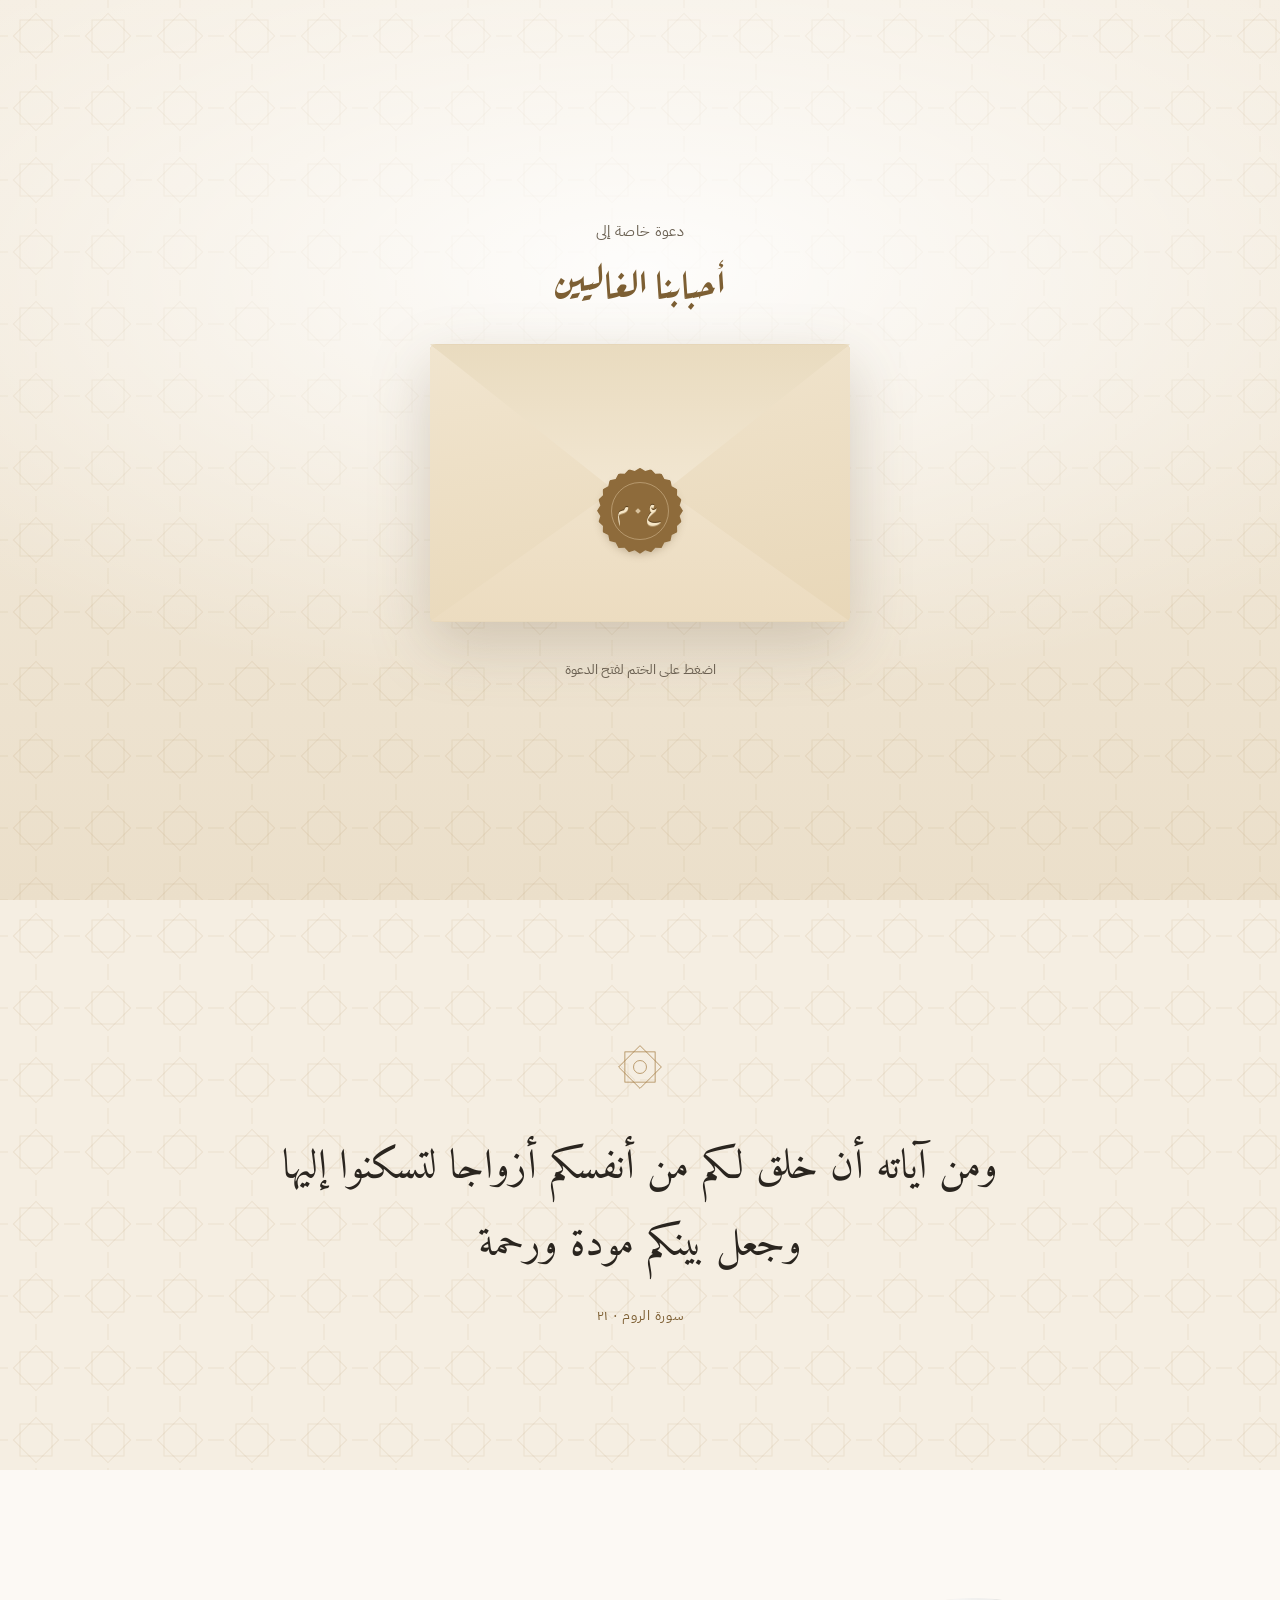
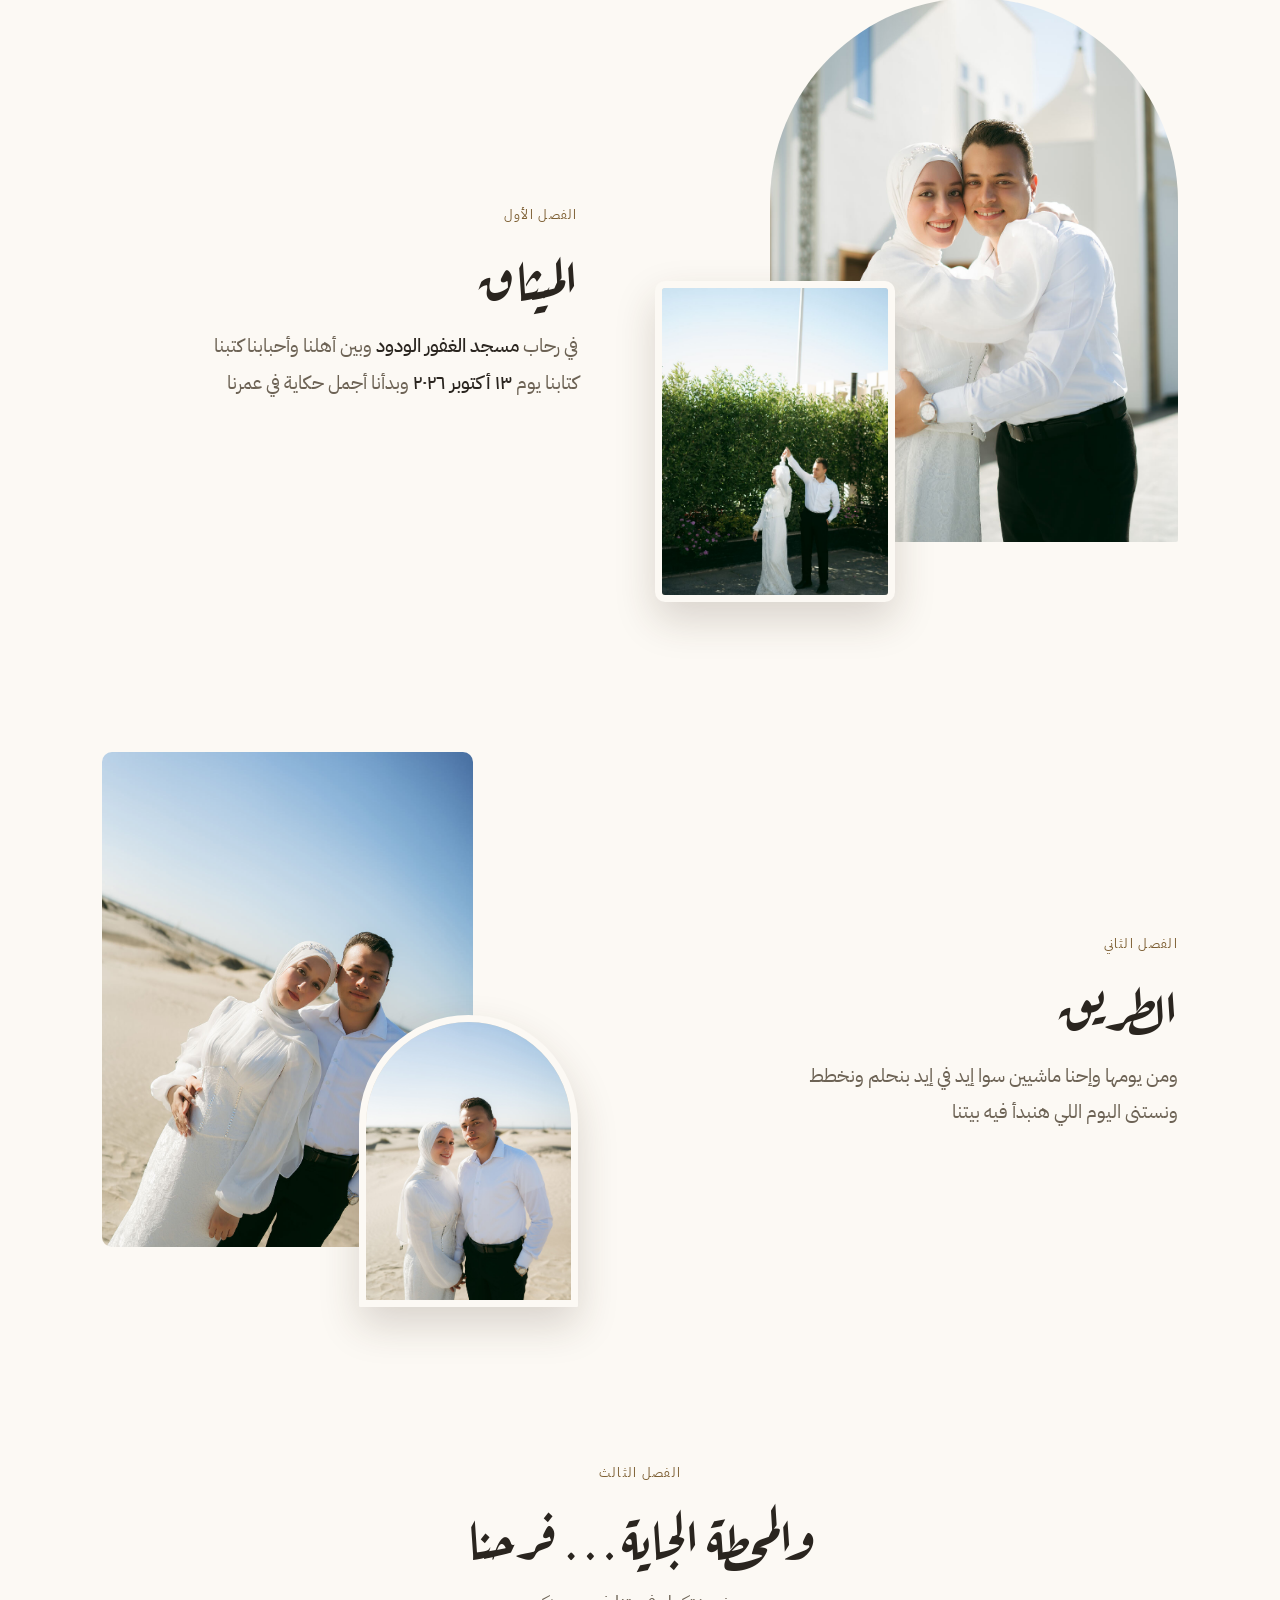
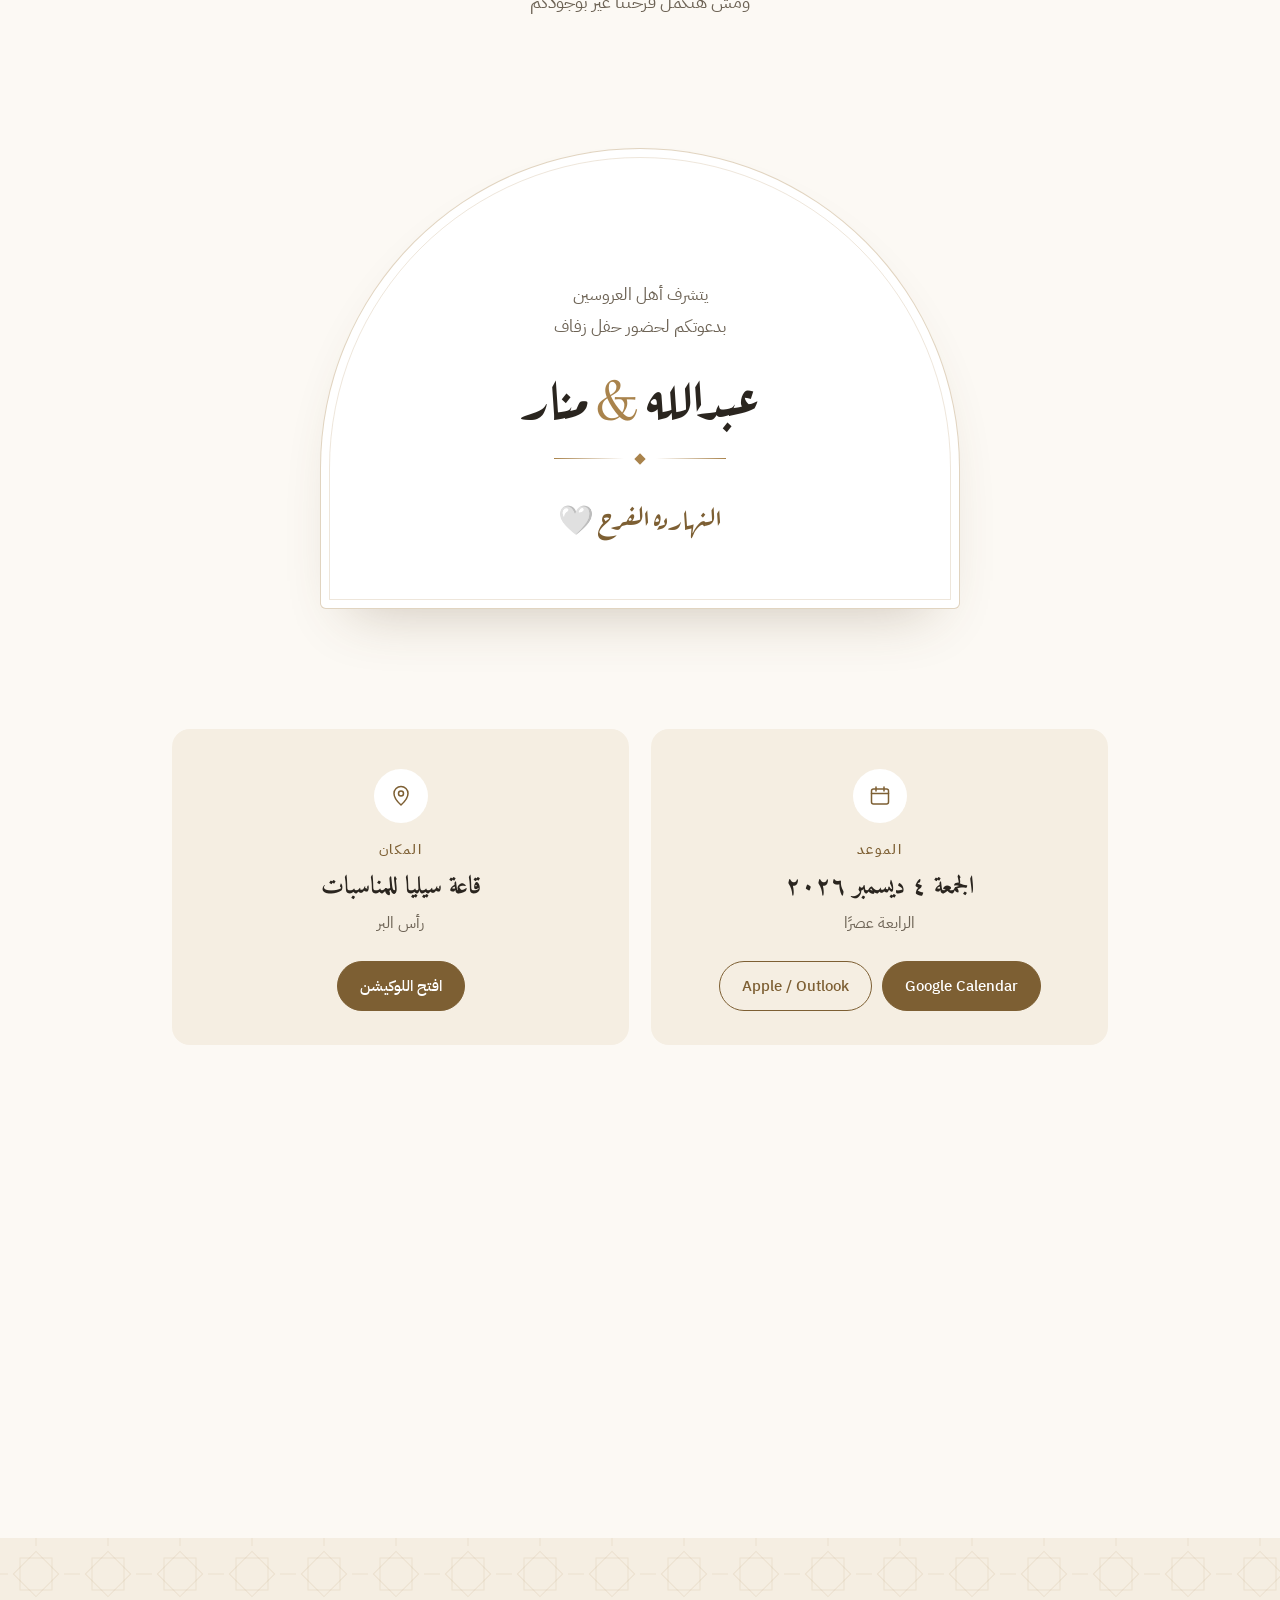
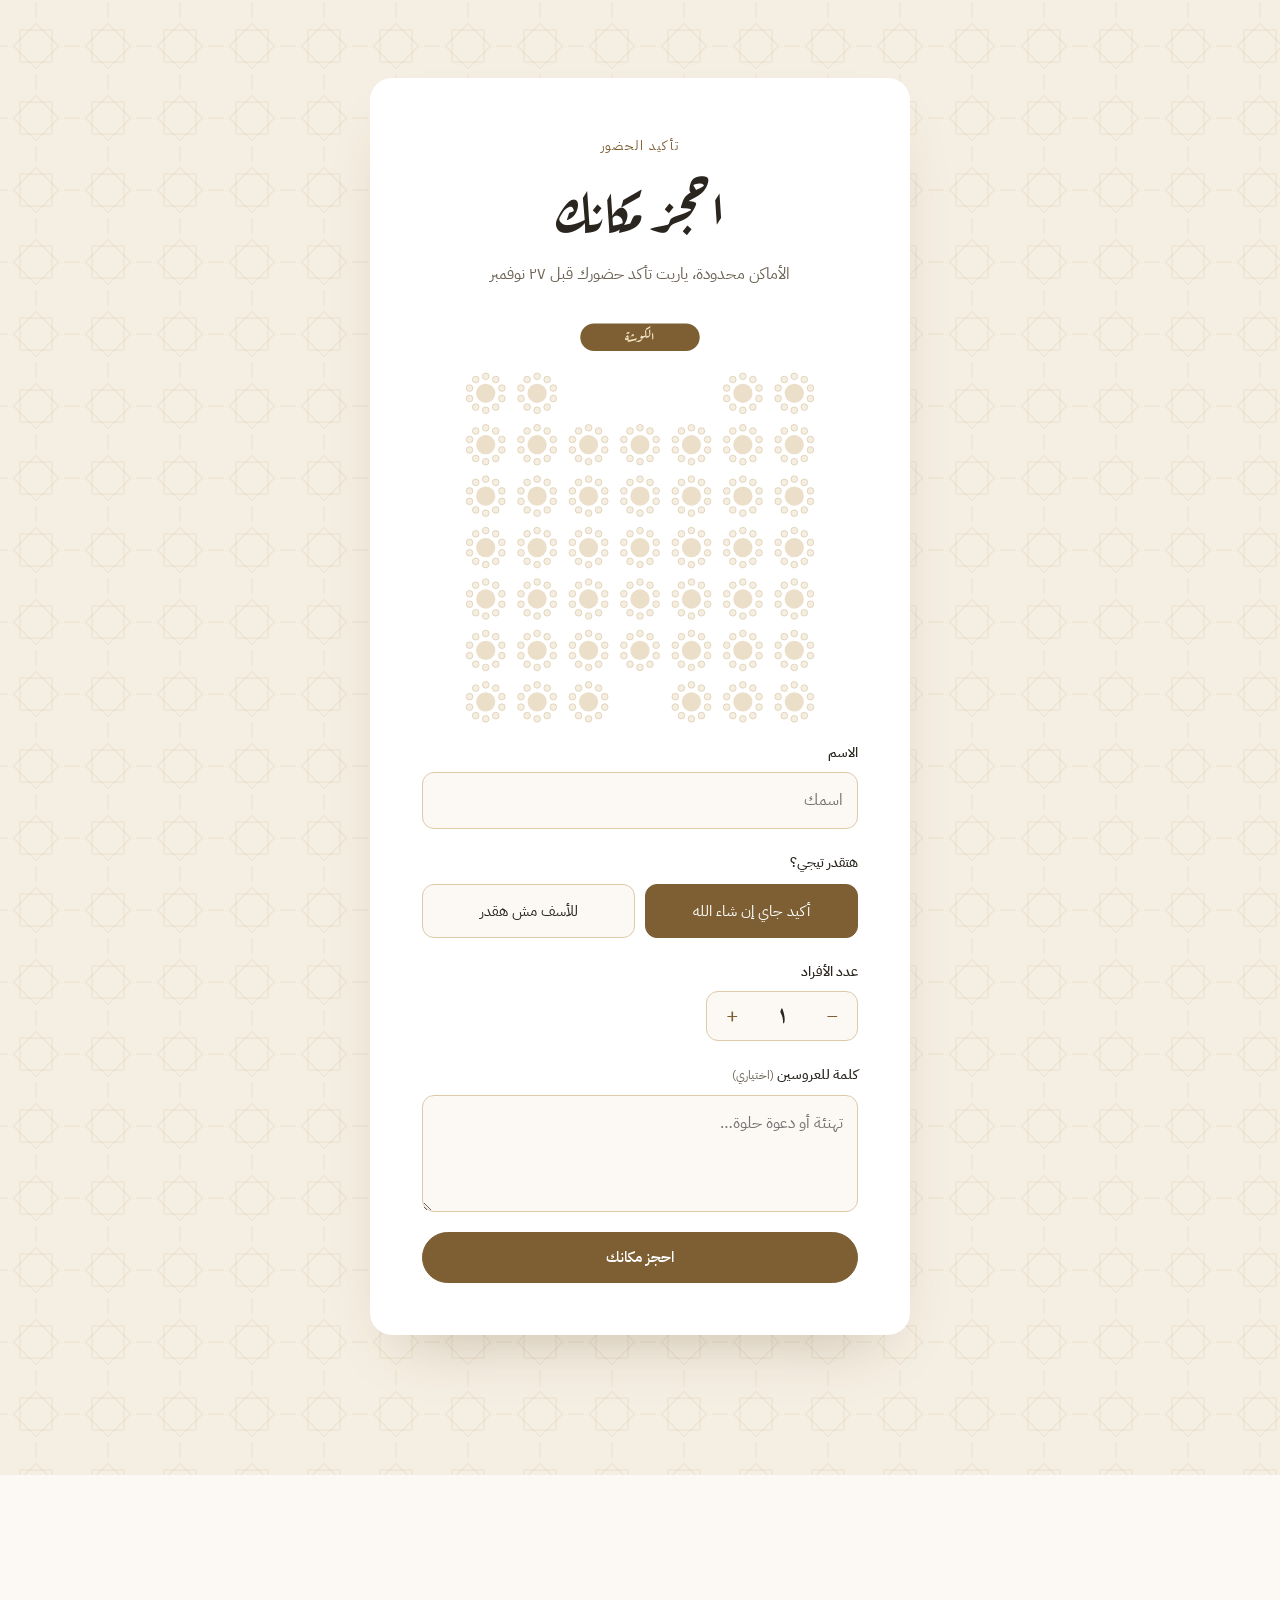
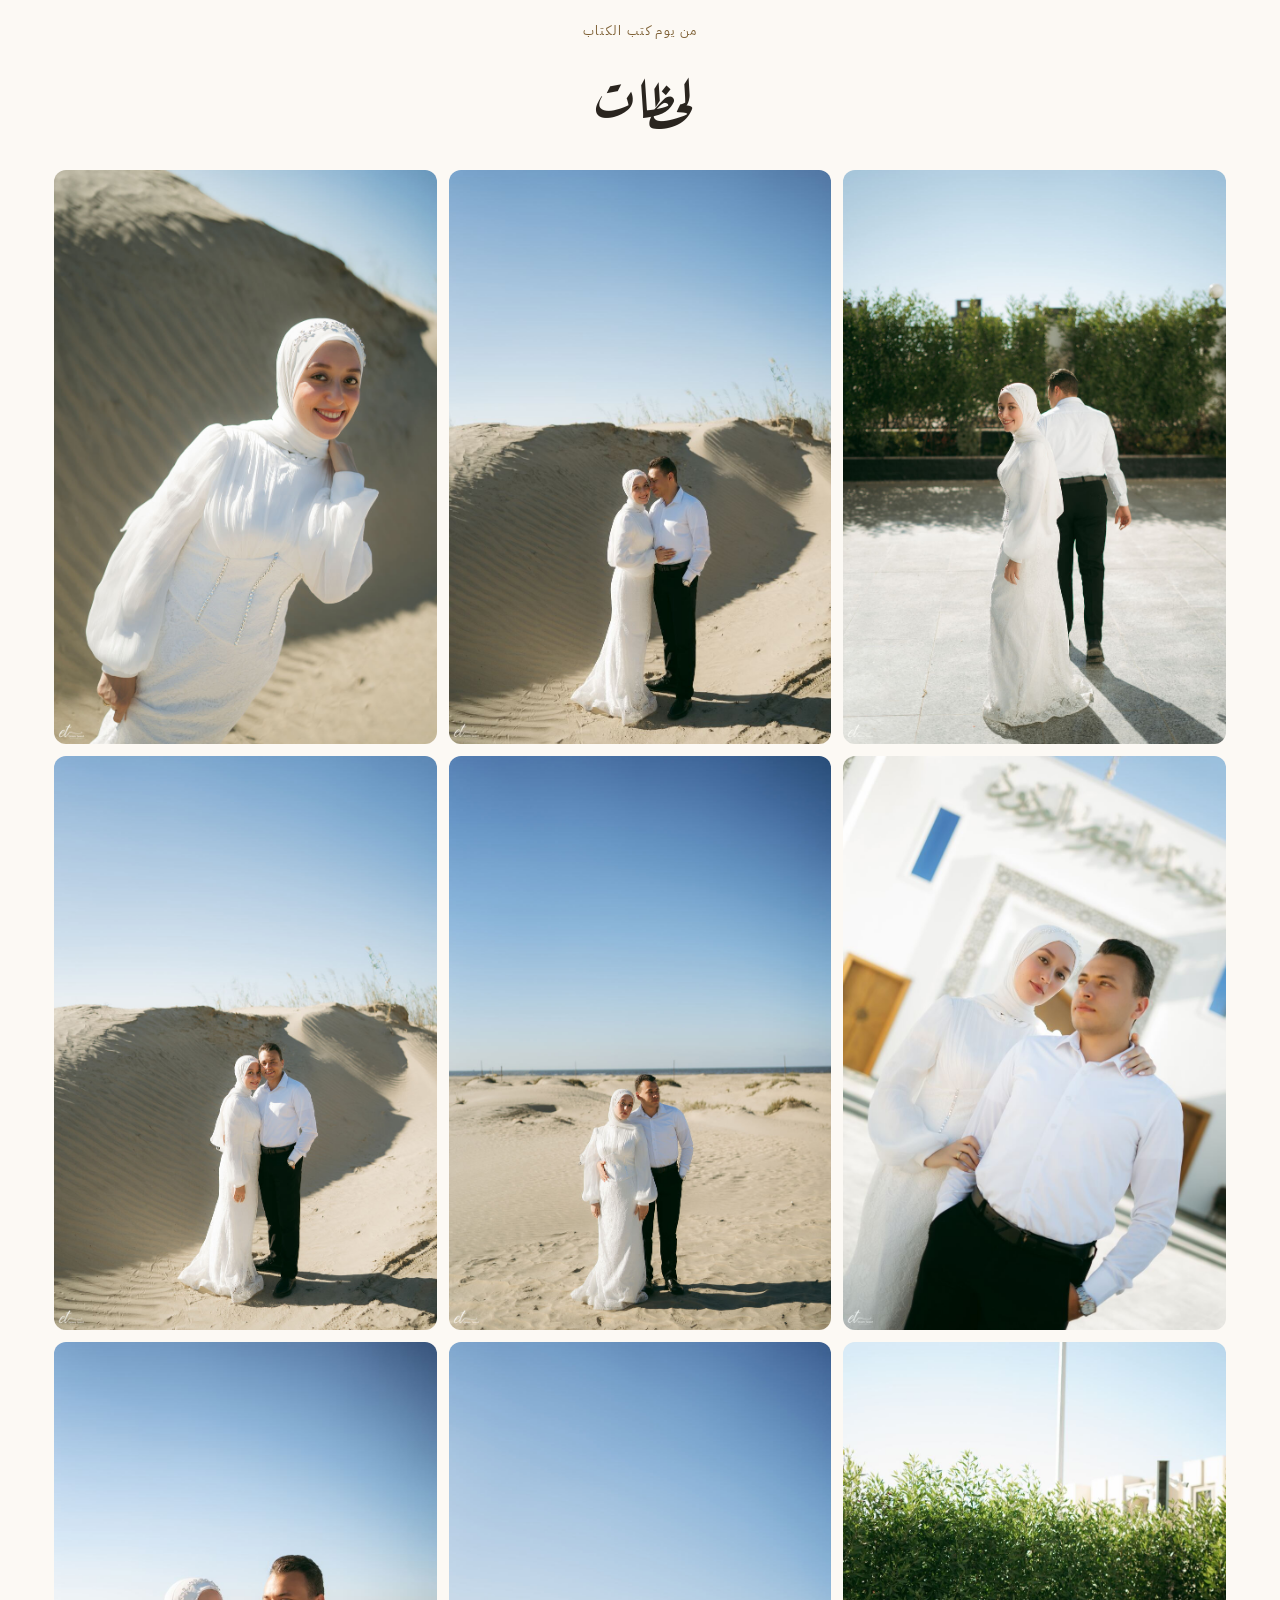
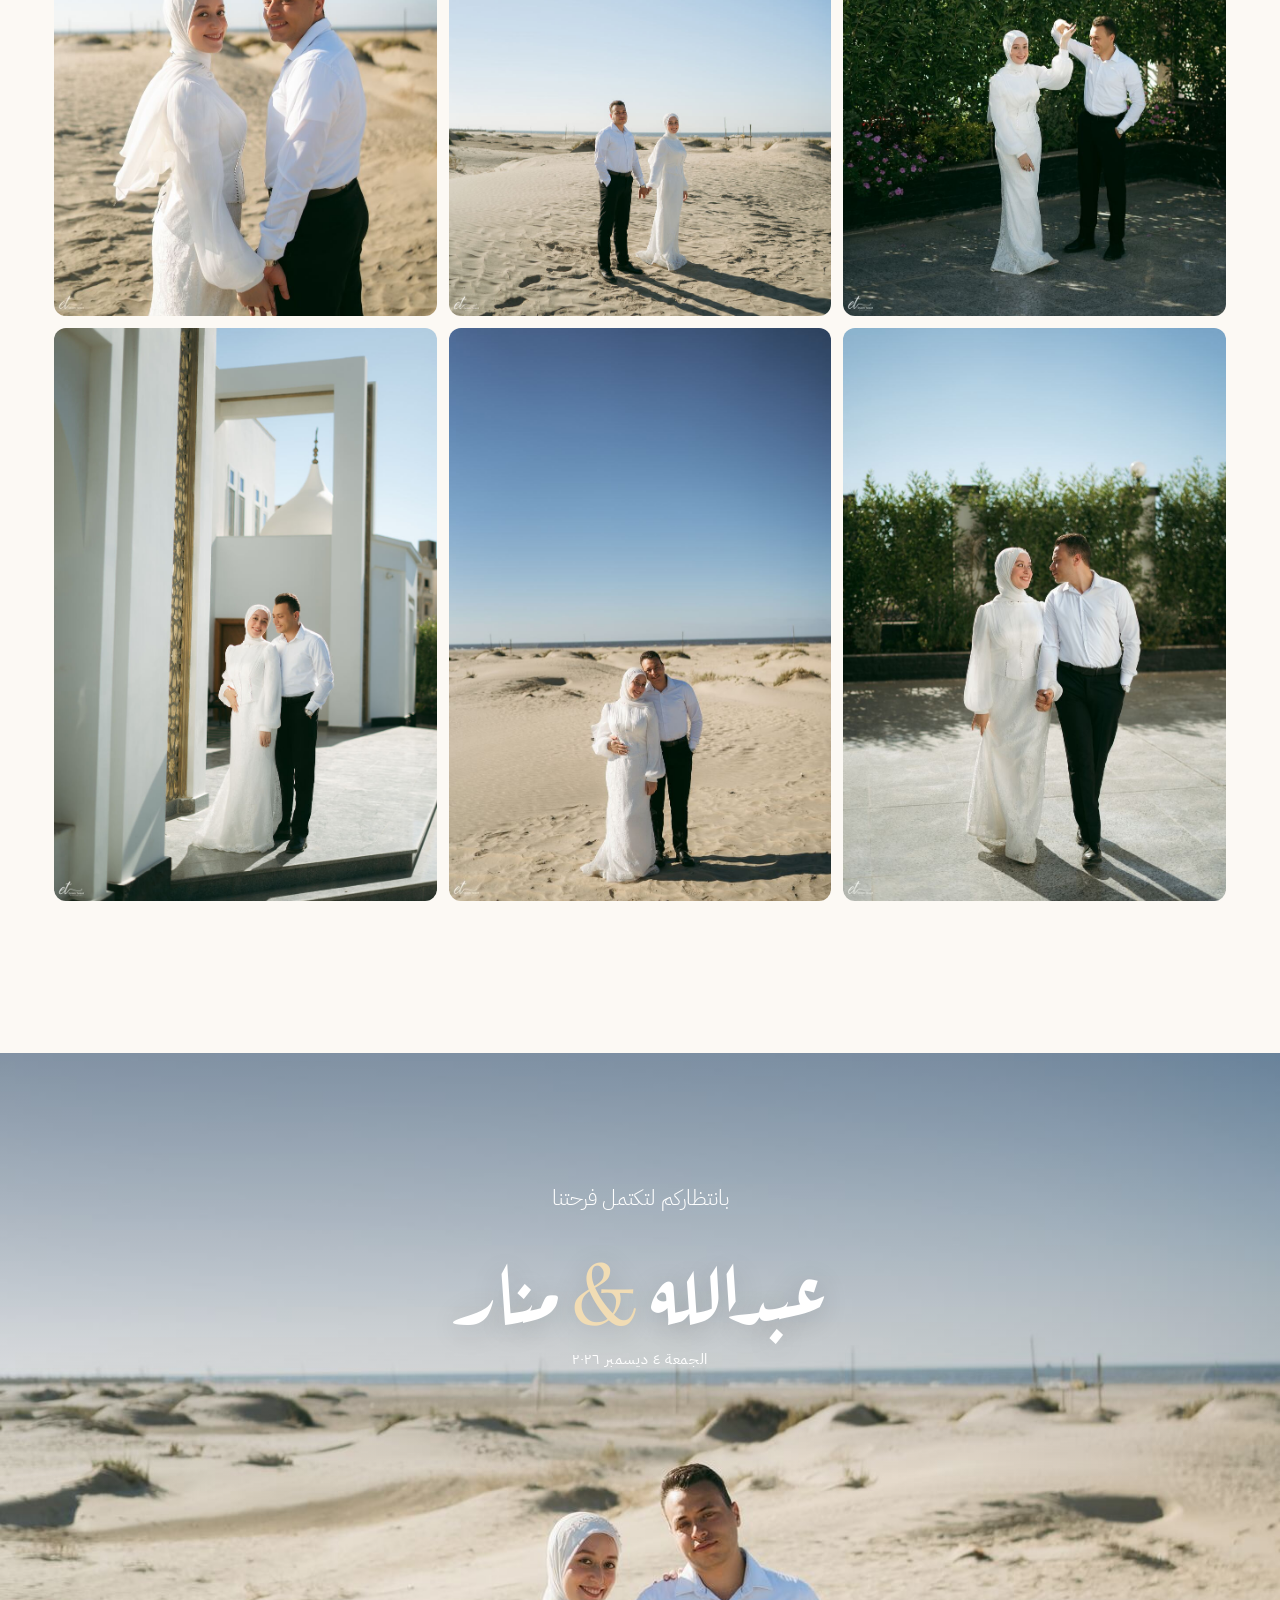
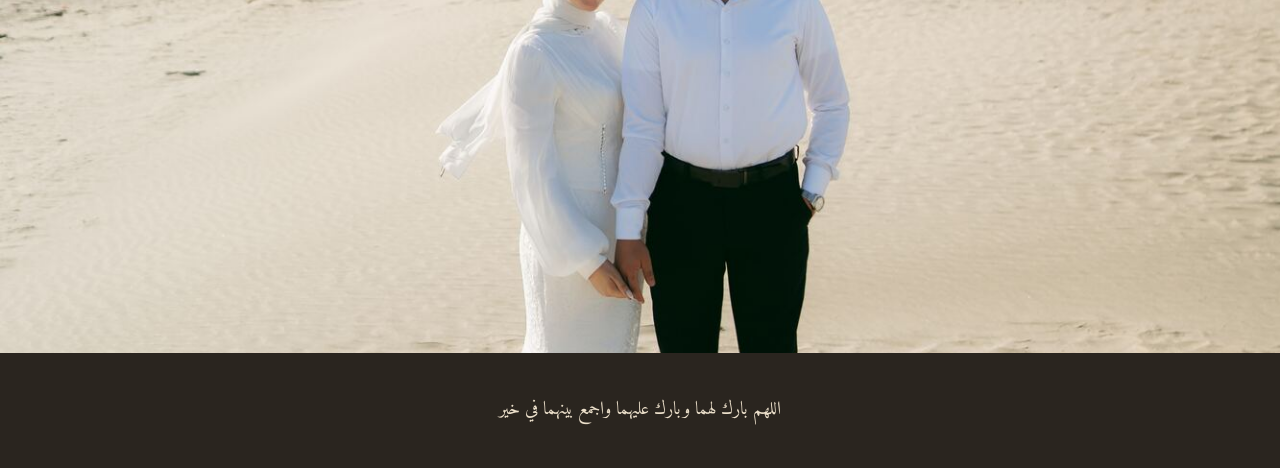
==== index.html @ acb017b3 "Add hall seat map with live counter and a public guestbook Seats fill from the front as RSVPs arrive" ====
<!DOCTYPE html>
<html lang="ar" dir="rtl">
<head>
  <meta charset="UTF-8" />
  <meta name="viewport" content="width=device-width, initial-scale=1, viewport-fit=cover" />
  <title>عبدالله & منار | دعوة زفاف</title>
  <meta name="description" content="يسعدنا دعوتكم لحضور حفل زفاف عبدالله ومنار" />
  <meta name="theme-color" content="#f4ecdf" />

  <!-- معاينة اللينك في واتساب وفيسبوك (لو غيرت الدومين غيّر اللينك ده) -->
  <meta property="og:url" content="https://abdllahosama.github.io/wedding-card/" />
  <meta property="og:type" content="website" />
  <meta property="og:title" content="عبدالله & منار — دعوة زفاف" />
  <meta property="og:description" content="يسعدنا حضورك ومشاركتنا فرحتنا 🤍" />
  <meta property="og:image" content="https://abdllahosama.github.io/wedding-card/images/og.jpg" />
  <meta property="og:image:width" content="1200" />
  <meta property="og:image:height" content="630" />
  <meta name="twitter:card" content="summary_large_image" />

  <link rel="preconnect" href="https://fonts.googleapis.com" />
  <link rel="preconnect" href="https://fonts.gstatic.com" crossorigin />
  <link href="https://fonts.googleapis.com/css2?family=Amiri:wght@400;700&family=Aref+Ruqaa:wght@400;700&family=IBM+Plex+Sans+Arabic:wght@300;400;500;600&display=swap" rel="stylesheet" />
  <link rel="preload" as="image" href="images/hero.jpg" />
  <link rel="stylesheet" href="css/style.css" />
</head>
<body class="locked">

  <!-- ================= الظرف ================= -->
  <section class="gate" id="gate" aria-label="الدعوة">
    <div class="gate-inner">
      <p class="gate-to"><span class="gate-to-label">دعوة خاصة إلى</span><span class="gate-to-name" id="gateName">أحبابنا الغاليين</span></p>

      <div class="envelope" id="envelope">
        <div class="env-back"></div>
        <div class="env-letter">
          <div class="letter-inner">
            <span class="letter-kicker">دعوة زفاف</span>
            <span class="letter-names"><span data-bind="groom"></span> <em>&</em> <span data-bind="bride"></span></span>
            <span class="letter-date" data-bind="dateText"></span>
          </div>
        </div>
        <div class="env-pocket"></div>
        <div class="env-flap"></div>
        <button class="seal" id="seal" type="button" aria-label="افتح الدعوة">
          <span class="seal-mono"><span id="mono1">ع</span><i></i><span id="mono2">م</span></span>
        </button>
      </div>

      <p class="gate-hint">اضغط على الختم لفتح الدعوة</p>
    </div>
  </section>

  <!-- زرار الموسيقى -->
  <button class="music" id="musicBtn" type="button" aria-label="تشغيل/إيقاف الموسيقى" hidden>
    <span class="bars"><i></i><i></i><i></i><i></i></span>
  </button>
  <audio id="music" loop preload="none"></audio>

  <main id="site">

    <!-- ================= الهيرو ================= -->
    <header class="hero">
      <div class="hero-media"><img src="images/hero.jpg" alt="عبدالله ومنار أمام مسجد الغفور الودود" /></div>
      <div class="hero-shade"></div>
      <div class="hero-content">
        <p class="basmala reveal">بسم الله الرحمن الرحيم</p>
        <h1 class="names reveal">
          <span data-bind="groom"></span>
          <span class="amp">&</span>
          <span data-bind="bride"></span>
        </h1>
        <p class="hero-greet reveal" id="heroGreet">يسعدنا حضوركم ومشاركتنا فرحتنا</p>
        <p class="hero-date reveal"><span data-bind="dateText"></span></p>
      </div>
      <a href="#ayah" class="scroll-cue" aria-label="انزل لتحت"><span></span></a>
    </header>

    <!-- ================= الآية ================= -->
    <section class="ayah" id="ayah">
      <div class="star reveal" aria-hidden="true">
        <svg viewBox="0 0 100 100"><g fill="none" stroke="currentColor" stroke-width="1.4"><rect x="22" y="22" width="56" height="56"/><rect x="22" y="22" width="56" height="56" transform="rotate(45 50 50)"/><circle cx="50" cy="50" r="12"/></g></svg>
      </div>
      <blockquote class="reveal">
        <p>ومن آياته أن خلق لكم من أنفسكم أزواجا لتسكنوا إليها وجعل بينكم مودة ورحمة</p>
        <cite>سورة الروم · ٢١</cite>
      </blockquote>
    </section>

    <!-- ================= القصة ================= -->
    <section class="story">
      <article class="chapter">
        <div class="chapter-media">
          <figure class="frame arch reveal"><img src="images/story-1.jpg" alt="" loading="lazy" /></figure>
          <figure class="frame small reveal"><img src="images/story-2.jpg" alt="" loading="lazy" /></figure>
        </div>
        <div class="chapter-text reveal">
          <span class="chapter-num">الفصل الأول</span>
          <h2>الميثاق</h2>
          <p>في رحاب <strong data-bind="mosque"></strong> وبين أهلنا وأحبابنا كتبنا كتابنا يوم <strong data-bind="katbDateText"></strong> وبدأنا أجمل حكاية في عمرنا</p>
        </div>
      </article>

      <article class="chapter flip">
        <div class="chapter-media">
          <figure class="frame tall reveal"><img src="images/story-3.jpg" alt="" loading="lazy" /></figure>
          <figure class="frame small reveal"><img src="images/story-4.jpg" alt="" loading="lazy" /></figure>
        </div>
        <div class="chapter-text reveal">
          <span class="chapter-num">الفصل الثاني</span>
          <h2>الطريق</h2>
          <p>ومن يومها وإحنا ماشيين سوا إيد في إيد بنحلم ونخطط ونستنى اليوم اللي هنبدأ فيه بيتنا</p>
        </div>
      </article>

      <div class="next-station reveal">
        <span class="chapter-num">الفصل الثالث</span>
        <h2>والمحطة الجاية… فرحنا</h2>
        <p>ومش هتكمل فرحتنا غير بوجودكم</p>
      </div>
    </section>

    <!-- ================= نص الدعوة + العد التنازلي ================= -->
    <section class="invite">
      <div class="invite-card reveal">
        <p class="invite-hosts" data-bind="hosts"></p>
        <p class="invite-line">بدعوتكم لحضور حفل زفاف</p>
        <p class="invite-names"><span data-bind="groom"></span> <em>&</em> <span data-bind="bride"></span></p>
        <div class="divider" aria-hidden="true"><span></span><i></i><span></span></div>

        <div class="countdown" id="countdown" aria-live="polite">
          <div><b data-cd="d">٠</b><small>يوم</small></div>
          <div><b data-cd="h">٠</b><small>ساعة</small></div>
          <div><b data-cd="m">٠</b><small>دقيقة</small></div>
          <div><b data-cd="s">٠</b><small>ثانية</small></div>
        </div>
        <p class="countdown-done" id="countdownDone" hidden>النهارده الفرح 🤍</p>
      </div>
    </section>

    <!-- ================= التفاصيل ================= -->
    <section class="details">
      <div class="detail reveal">
        <div class="detail-icon" aria-hidden="true">
          <svg viewBox="0 0 24 24"><rect x="3.5" y="5" width="17" height="15" rx="2"/><path d="M3.5 9.5h17M8 3v4M16 3v4"/></svg>
        </div>
        <h3>الموعد</h3>
        <p class="detail-main" data-bind="dateText"></p>
        <p class="detail-sub" data-bind="timeText"></p>
        <div class="btn-row">
          <a class="btn" id="gcalBtn" target="_blank" rel="noopener">Google Calendar</a>
          <button class="btn ghost" id="icsBtn" type="button">Apple / Outlook</button>
        </div>
      </div>

      <div class="detail reveal">
        <div class="detail-icon" aria-hidden="true">
          <svg viewBox="0 0 24 24"><path d="M12 21s-7-6.2-7-11.5A7 7 0 0 1 19 9.5C19 14.8 12 21 12 21z"/><circle cx="12" cy="9.5" r="2.5"/></svg>
        </div>
        <h3>المكان</h3>
        <p class="detail-main" data-bind="venueName"></p>
        <p class="detail-sub" data-bind="venueAddress"></p>
        <div class="btn-row">
          <a class="btn" id="mapsBtn" target="_blank" rel="noopener">افتح اللوكيشن</a>
        </div>
      </div>
    </section>
    <div class="map-wrap reveal" id="mapWrap" hidden><iframe id="mapFrame" title="خريطة المكان" loading="lazy" referrerpolicy="no-referrer-when-downgrade"></iframe></div>

    <!-- ================= تأكيد الحضور ================= -->
    <section class="rsvp" id="rsvp">
      <div class="rsvp-card reveal">
        <span class="chapter-num">تأكيد الحضور</span>
        <h2>احجز مكانك</h2>
        <p class="rsvp-note">الأماكن محدودة، ياريت تأكد حضورك <span data-bind="rsvpDeadlineText"></span></p>

        <div class="hall" id="hall" aria-hidden="true">
          <svg id="hallSvg" viewBox="0 0 392 452"></svg>
        </div>
        <div class="seats-meter" id="seatsMeter" hidden>
          <div class="meter-bar"><span id="meterFill"></span></div>
          <p><b id="seatsLeft">٠</b> مكان متبقي من <span id="seatsCap">٠</span></p>
        </div>

        <form id="rsvpForm" novalidate>
          <label class="field">
            <span>الاسم</span>
            <input type="text" name="name" id="rsvpName" required autocomplete="name" placeholder="اسمك" />
          </label>

          <fieldset class="choice">
            <legend>هتقدر تيجي؟</legend>
            <label><input type="radio" name="attending" value="yes" checked /><span>أكيد جاي إن شاء الله</span></label>
            <label><input type="radio" name="attending" value="no" /><span>للأسف مش هقدر</span></label>
          </fieldset>

          <label class="field" id="countField">
            <span>عدد الأفراد</span>
            <div class="stepper">
              <button type="button" data-step="-1" aria-label="أقل">−</button>
              <output id="guestCount">١</output>
              <button type="button" data-step="1" aria-label="أكتر">+</button>
            </div>
          </label>

          <label class="field">
            <span>كلمة للعروسين <small>(اختياري)</small></span>
            <textarea name="message" rows="3" placeholder="تهنئة أو دعوة حلوة…"></textarea>
          </label>

          <input type="text" name="website" class="hp" tabindex="-1" autocomplete="off" aria-hidden="true" />
          <button class="btn solid wide" type="submit" id="rsvpSubmit">احجز مكانك</button>
          <p class="form-error" id="rsvpError" hidden></p>
        </form>

        <div class="rsvp-done" id="rsvpDone" hidden>
          <div class="star small" aria-hidden="true"><svg viewBox="0 0 100 100"><g fill="none" stroke="currentColor" stroke-width="2"><rect x="22" y="22" width="56" height="56"/><rect x="22" y="22" width="56" height="56" transform="rotate(45 50 50)"/></g></svg></div>
          <h3 id="rsvpDoneTitle">ردك وصلنا</h3>
          <p id="rsvpDoneText">شكرا إنك أكدت 🤍</p>
          <button type="button" class="link-btn" id="rsvpEdit">عاوز تعدل ردك؟</button>
        </div>
      </div>
    </section>

    <!-- ================= التهاني ================= -->
    <section class="wishes" id="wishes" hidden>
      <div class="sec-head reveal">
        <span class="chapter-num">دفتر التهاني</span>
        <h2>كلمة حلوة</h2>
        <p class="wishes-note">حتى لو مش هتقدر تحضر، سيبلنا دعوة أو تهنئة</p>
      </div>

      <form class="wish-form reveal" id="wishForm" novalidate>
        <input type="text" name="name" id="wishName" maxlength="60" placeholder="اسمك" autocomplete="name" />
        <textarea name="message" id="wishMsg" maxlength="400" rows="3" placeholder="اكتب تهنئتك…"></textarea>
        <input type="text" name="website" class="hp" tabindex="-1" autocomplete="off" aria-hidden="true" />
        <div class="wish-actions">
          <small id="wishCount">٠ / ٤٠٠</small>
          <button class="btn" type="submit" id="wishSubmit">انشر التهنئة</button>
        </div>
        <p class="form-error" id="wishError" hidden></p>
      </form>

      <div class="wish-list" id="wishList" aria-live="polite"></div>
      <button type="button" class="btn ghost wish-more" id="wishMore" hidden>اعرض أكتر</button>
    </section>

    <!-- ================= الصور ================= -->
    <section class="gallery-sec">
      <div class="sec-head reveal">
        <span class="chapter-num">من يوم كتب الكتاب</span>
        <h2>لحظات</h2>
      </div>
      <div class="gallery" id="gallery"></div>
    </section>

    <!-- ================= الختام ================= -->
    <section class="finale">
      <img src="images/finale.jpg" alt="" loading="lazy" />
      <div class="finale-shade"></div>
      <div class="finale-content reveal">
        <p>بانتظاركم لتكتمل فرحتنا</p>
        <h2><span data-bind="groom"></span> <em>&</em> <span data-bind="bride"></span></h2>
        <span class="finale-date" data-bind="dateText"></span>
      </div>
    </section>

    <footer class="foot">
      <p>اللهم بارك لهما وبارك عليهما واجمع بينهما في خير</p>
    </footer>
  </main>

  <!-- عارض الصور -->
  <div class="lightbox" id="lightbox" hidden>
    <button class="lb-close" type="button" aria-label="إغلاق">×</button>
    <button class="lb-nav lb-prev" type="button" aria-label="السابقة">‹</button>
    <img alt="" />
    <button class="lb-nav lb-next" type="button" aria-label="التالية">›</button>
  </div>

  <script src="js/config.js"></script>
  <script src="js/main.js"></script>
</body>
</html>
---- css/style.css ----
/* ================================================================
   عبدالله & منار — دعوة زفاف
   ألوان مأخوذة من صور كتب الكتاب: رمل الصحرا، أبيض الجامع، دهبي الزخارف، أزرق السما
   ================================================================ */
:root {
  --sand-50: #fcf9f4;
  --sand-100: #f5eee2;
  --sand-200: #ebdfca;
  --sand-300: #dccaa9;
  --sand-500: #b99c70;
  --gold: #a9834c;
  --gold-deep: #7d5f33;
  --ink: #2a251f;
  --ink-soft: #6d6355;
  --sky: #4f7fae;
  --white: #fff;

  --f-display: "Aref Ruqaa", "Amiri", serif;
  --f-quote: "Amiri", serif;
  --f-body: "IBM Plex Sans Arabic", system-ui, sans-serif;

  --ease: cubic-bezier(.22, .8, .24, 1);
  --pattern: url("data:image/svg+xml,%3Csvg xmlns='http://www.w3.org/2000/svg' width='72' height='72' viewBox='0 0 72 72'%3E%3Cg fill='none' stroke='%23a9834c' stroke-opacity='.13' stroke-width='1'%3E%3Crect x='20' y='20' width='32' height='32'/%3E%3Crect x='20' y='20' width='32' height='32' transform='rotate(45 36 36)'/%3E%3Cpath d='M0 36h8M64 36h8M36 0v8M36 64v8'/%3E%3C/g%3E%3C/svg%3E");
}

*, *::before, *::after { box-sizing: border-box; }
html { scroll-behavior: smooth; -webkit-text-size-adjust: 100%; }
body {
  margin: 0;
  font-family: var(--f-body);
  font-weight: 400;
  color: var(--ink);
  background: var(--sand-50);
  line-height: 1.9;
  -webkit-font-smoothing: antialiased;
  overflow-x: hidden;
}
body.locked { overflow: hidden; height: 100svh; }
img { display: block; max-width: 100%; }
button { font: inherit; color: inherit; cursor: pointer; }
h1, h2, h3, p { margin: 0; }
em { font-style: normal; color: var(--gold); }
[hidden] { display: none !important; }

/* ================= الظرف ================= */
.gate {
  position: fixed; inset: 0; z-index: 50;
  display: grid; place-items: center;
  background:
    radial-gradient(120% 80% at 50% 30%, rgba(255,255,255,.9), rgba(255,255,255,0) 60%),
    var(--pattern),
    linear-gradient(180deg, var(--sand-100), var(--sand-200));
  transition: opacity 1s var(--ease), visibility 1s;
  padding: 24px;
}
.gate.s4 { opacity: 0; visibility: hidden; }
.gate-inner { display: flex; flex-direction: column; align-items: center; gap: 34px; }

.gate-to { text-align: center; display: flex; flex-direction: column; gap: 2px; }
.gate-to-label { font-size: .95rem; color: var(--ink-soft); letter-spacing: .02em; }
.gate-to-name { font-family: var(--f-display); font-size: clamp(1.9rem, 7vw, 2.6rem); color: var(--gold-deep); line-height: 1.5; }
.gate-hint { font-size: .9rem; color: var(--ink-soft); animation: breathe 2.4s ease-in-out infinite; }
.gate.s1 .gate-hint, .gate.s1 .gate-to { opacity: 0; transition: opacity .5s; }

.envelope {
  --ew: min(86vw, 420px);
  position: relative;
  width: var(--ew); height: calc(var(--ew) * .66);
  perspective: 1400px;
  filter: drop-shadow(0 22px 30px rgba(92, 70, 38, .22));
  transition: transform 1s var(--ease);
}
.gate.s3 .envelope { transform: translateY(18%); }

.env-back, .env-pocket, .env-flap, .env-letter { position: absolute; }
.env-back { inset: 0; border-radius: 6px; background: linear-gradient(180deg, #dcc8a6, #e5d4b6); }

.env-letter {
  left: 5%; right: 5%; top: 6%; height: 90%;
  z-index: 2;
  background: var(--sand-50);
  border-radius: 4px;
  padding: 8px;
  transition: transform 1.2s var(--ease);
}
.letter-inner {
  height: 100%;
  border: 1px solid rgba(169,131,76,.45);
  outline: 1px solid rgba(169,131,76,.25); outline-offset: -6px;
  display: flex; flex-direction: column; align-items: center; justify-content: flex-start;
  padding-top: 10%;
  gap: 2px; text-align: center;
}
.letter-kicker { font-size: .78rem; color: var(--ink-soft); letter-spacing: .08em; }
.letter-names { font-family: var(--f-display); font-size: clamp(1.6rem, 7vw, 2.2rem); line-height: 1.5; }
.letter-date { font-size: .82rem; color: var(--gold-deep); }
.gate.s3 .env-letter { transform: translateY(-58%); }

.env-pocket {
  inset: 0; z-index: 3; border-radius: 6px;
  background: linear-gradient(170deg, #f1e5cf, #e8d7b8);
  clip-path: polygon(0 0, 50% 54%, 100% 0, 100% 100%, 0 100%);
}
.env-pocket::after {
  content: ""; position: absolute; inset: 0;
  background: linear-gradient(0deg, #ecdcc0, #f4e9d6);
  clip-path: polygon(0 100%, 50% 46%, 100% 100%);
}

.env-flap {
  top: 0; left: 0; right: 0; height: 60%;
  z-index: 4;
  background: linear-gradient(180deg, #e9dbbf, #f3e8d4);
  clip-path: polygon(0 0, 100% 0, 50% 100%);
  transform-origin: top center;
  transition: transform .9s var(--ease), z-index 0s .45s;
}
.gate.s2 .env-flap { transform: rotateX(180deg); z-index: 1; }

.seal {
  position: absolute; z-index: 5;
  top: calc(60% - 38px); left: 50%;
  width: 76px; height: 76px; margin-left: -38px;
  border: 0; border-radius: 50%;
  background:
    radial-gradient(circle at 35% 30%, #c9a46a 0%, #a9834c 38%, #7d5f33 75%, #6a4f2a 100%);
  box-shadow:
    inset 0 2px 3px rgba(255,240,210,.45),
    inset 0 -3px 6px rgba(60,40,15,.45),
    0 4px 10px rgba(80,55,20,.35);
  display: grid; place-items: center;
  transition: transform .5s var(--ease), opacity .5s;
  animation: pulse 2.4s ease-in-out infinite;
}
.seal::before {   /* حافة الشمع المتعرجة */
  content: ""; position: absolute; inset: -5px; border-radius: 50%; z-index: -1;
  background: #8e6b3b;
  clip-path: polygon(50.0% 0.0%, 56.1% 3.9%, 62.9% 1.7%, 67.8% 7.0%, 75.0% 6.7%, 78.3% 13.1%, 85.4% 14.6%, 86.9% 21.7%, 93.3% 25.0%, 93.0% 32.2%, 98.3% 37.1%, 96.1% 43.9%, 100.0% 50.0%, 96.1% 56.1%, 98.3% 62.9%, 93.0% 67.8%, 93.3% 75.0%, 86.9% 78.3%, 85.4% 85.4%, 78.3% 86.9%, 75.0% 93.3%, 67.8% 93.0%, 62.9% 98.3%, 56.1% 96.1%, 50.0% 100.0%, 43.9% 96.1%, 37.1% 98.3%, 32.2% 93.0%, 25.0% 93.3%, 21.7% 86.9%, 14.6% 85.4%, 13.1% 78.3%, 6.7% 75.0%, 7.0% 67.8%, 1.7% 62.9%, 3.9% 56.1%, 0.0% 50.0%, 3.9% 43.9%, 1.7% 37.1%, 7.0% 32.2%, 6.7% 25.0%, 13.1% 21.7%, 14.6% 14.6%, 21.7% 13.1%, 25.0% 6.7%, 32.2% 7.0%, 37.1% 1.7%, 43.9% 3.9%);
}
.seal-mono {
  width: 58px; height: 58px; border-radius: 50%;
  border: 1px solid rgba(255,235,200,.35);
  display: flex; align-items: center; justify-content: center; gap: 7px;
  font-family: var(--f-display); font-size: 1.35rem; line-height: 1;
  color: #f6e6c6;
  text-shadow: 0 -1px 0 rgba(60,40,15,.6), 0 1px 0 rgba(255,240,210,.35);
}
.seal-mono span { display: block; height: 1.35rem; line-height: 1.35rem; transform: translateY(-.12em); }
.seal-mono i { width: 4px; height: 4px; background: rgba(246,230,198,.7); transform: rotate(45deg); flex: none; }
.seal:hover { transform: scale(1.05); }
.seal:focus-visible { outline: 2px solid var(--gold-deep); outline-offset: 8px; }
.gate.s1 .seal { animation: none; transform: scale(1.25) rotate(-12deg); opacity: 0; pointer-events: none; }

@keyframes pulse { 0%,100% { transform: scale(1); } 50% { transform: scale(1.06); } }
@keyframes breathe { 0%,100% { opacity: .55; } 50% { opacity: 1; } }

/* ================= زرار الموسيقى ================= */
.music {
  position: fixed; z-index: 40; bottom: max(18px, env(safe-area-inset-bottom)); left: 18px;
  width: 48px; height: 48px; border-radius: 50%;
  border: 1px solid rgba(169,131,76,.4);
  background: rgba(252,249,244,.85); backdrop-filter: blur(8px); -webkit-backdrop-filter: blur(8px);
  display: grid; place-items: center;
  box-shadow: 0 6px 18px rgba(60,45,25,.15);
}
.bars { display: flex; gap: 3px; align-items: flex-end; height: 16px; }
.bars i { width: 3px; height: 4px; background: var(--gold-deep); border-radius: 2px; }
.music.playing .bars i { animation: bar 1s ease-in-out infinite; }
.music.playing .bars i:nth-child(2) { animation-delay: .2s; }
.music.playing .bars i:nth-child(3) { animation-delay: .4s; }
.music.playing .bars i:nth-child(4) { animation-delay: .1s; }
@keyframes bar { 0%,100% { height: 4px; } 50% { height: 16px; } }

/* ================= الحركة عند الظهور ================= */
.reveal { opacity: 0; transform: translateY(26px); transition: opacity 1s var(--ease), transform 1s var(--ease); }
.reveal.in { opacity: 1; transform: none; }

/* ================= الهيرو ================= */
.hero { position: relative; height: 100svh; min-height: 560px; overflow: hidden; color: var(--white); }
.hero-media { position: absolute; inset: 0; }
.hero-media img { width: 100%; height: 100%; object-fit: cover; object-position: center 35%; transform: scale(1.12); transition: transform 6s var(--ease); }
body.opened .hero-media img { transform: scale(1); }
.hero-shade { position: absolute; inset: 0; background: linear-gradient(180deg, rgba(20,16,10,.15) 0%, rgba(20,16,10,0) 30%, rgba(20,16,10,.25) 55%, rgba(20,16,10,.78) 100%); }
.hero-content {
  position: absolute; inset: auto 0 0 0;
  padding: 0 24px calc(90px + env(safe-area-inset-bottom));
  text-align: center;
  display: flex; flex-direction: column; align-items: center; gap: 6px;
}
.basmala { font-family: var(--f-quote); font-size: 1.05rem; opacity: .9; }
.names {
  font-family: var(--f-display); font-weight: 400;
  font-size: clamp(3.2rem, 13vw, 6.8rem); line-height: 1.35;
  display: flex; align-items: baseline; gap: .25em; flex-wrap: wrap; justify-content: center;
  text-shadow: 0 4px 30px rgba(0,0,0,.25);
}
.names .amp { color: #e9cf9f; font-size: .7em; }
.hero-greet { font-size: clamp(1rem, 3.6vw, 1.2rem); font-weight: 300; max-width: 30ch; }
.hero-greet b { font-weight: 600; color: #f1dcb4; }
.hero-date { margin-top: 10px; font-size: .9rem; letter-spacing: .04em; padding: 6px 18px; border: 1px solid rgba(255,255,255,.45); border-radius: 999px; }
.hero .reveal:nth-child(2) { transition-delay: .15s; }
.hero .reveal:nth-child(3) { transition-delay: .3s; }
.hero .reveal:nth-child(4) { transition-delay: .45s; }

.scroll-cue { position: absolute; bottom: calc(26px + env(safe-area-inset-bottom)); left: 50%; transform: translateX(-50%); width: 26px; height: 42px; border: 1.5px solid rgba(255,255,255,.7); border-radius: 14px; }
.scroll-cue span { position: absolute; top: 8px; left: 50%; width: 3px; height: 8px; margin-left: -1.5px; border-radius: 2px; background: #fff; animation: cue 1.8s ease-in-out infinite; }
@keyframes cue { 0% { opacity: 0; transform: translateY(0); } 40% { opacity: 1; } 100% { opacity: 0; transform: translateY(12px); } }

/* ================= الآية ================= */
.ayah {
  padding: clamp(80px, 14vw, 140px) 24px;
  text-align: center;
  background: var(--pattern), var(--sand-100);
}
.star { width: 54px; margin: 0 auto 26px; color: var(--gold); }
.star.small { width: 40px; margin-bottom: 14px; }
.ayah blockquote { margin: 0 auto; max-width: 760px; }
.ayah p { font-family: var(--f-quote); font-size: clamp(1.6rem, 5.4vw, 2.6rem); line-height: 1.85; color: var(--ink); }
.ayah cite { display: block; margin-top: 18px; font-style: normal; font-size: .9rem; color: var(--gold-deep); letter-spacing: .05em; }

/* ================= القصة ================= */
.story { padding: clamp(70px, 10vw, 130px) 22px; max-width: 1120px; margin: 0 auto; display: flex; flex-direction: column; gap: clamp(80px, 12vw, 150px); }
.chapter { display: grid; grid-template-columns: 1.1fr 1fr; gap: clamp(36px, 6vw, 90px); align-items: center; }
.chapter.flip .chapter-media { order: 2; }
.chapter-media { position: relative; padding-bottom: 60px; }
.frame { margin: 0; overflow: hidden; background: var(--sand-200); }
.frame img { width: 100%; height: 100%; object-fit: cover; }
.frame.arch { border-radius: 999px 999px 10px 10px; aspect-ratio: 3 / 4; width: 78%; }
.frame.tall { border-radius: 10px; aspect-ratio: 3 / 4; width: 78%; }
.frame.small {
  position: absolute; bottom: 0; left: 0;
  width: 46%; aspect-ratio: 3 / 4; border-radius: 10px;
  border: 7px solid var(--sand-50);
  box-shadow: 0 18px 40px rgba(60,45,25,.18);
  transition-delay: .2s;
}
.chapter.flip .frame.tall { margin-right: auto; }
.chapter.flip .frame.small { left: auto; right: 0; border-radius: 999px 999px 10px 10px; }
.chapter-num { display: inline-block; font-size: .82rem; color: var(--gold-deep); letter-spacing: .1em; margin-bottom: 6px; }
.chapter-text h2, .next-station h2, .rsvp h2, .sec-head h2 { font-family: var(--f-display); font-weight: 400; font-size: clamp(2.4rem, 7vw, 3.6rem); line-height: 1.4; margin-bottom: 14px; }
.chapter-text p { font-size: clamp(1.05rem, 2.6vw, 1.2rem); color: var(--ink-soft); max-width: 34ch; }
.chapter-text strong { color: var(--ink); font-weight: 500; }
.next-station { text-align: center; }
.next-station p { color: var(--ink-soft); font-size: 1.1rem; }

/* ================= نص الدعوة ================= */
.invite { padding: 0 22px clamp(70px, 10vw, 120px); }
.invite-card {
  max-width: 640px; margin: 0 auto; text-align: center;
  background: var(--white);
  padding: clamp(40px, 7vw, 64px) clamp(22px, 5vw, 56px);
  border-radius: 999px 999px 18px 18px;
  border: 1px solid rgba(169,131,76,.35);
  outline: 1px solid rgba(169,131,76,.2); outline-offset: -10px;
  box-shadow: 0 30px 60px -30px rgba(92,70,38,.3);
  padding-top: clamp(90px, 16vw, 130px);
}
.invite-hosts { color: var(--ink-soft); font-size: 1.05rem; }
.invite-line { color: var(--ink-soft); font-size: 1.05rem; }
.invite-names { font-family: var(--f-display); font-size: clamp(2.4rem, 9vw, 3.6rem); line-height: 1.5; margin: 6px 0 4px; }
.divider { display: flex; align-items: center; gap: 12px; justify-content: center; margin: 20px auto 26px; }
.divider span { width: 70px; height: 1px; background: linear-gradient(90deg, transparent, var(--gold)); }
.divider span:last-child { transform: scaleX(-1); }
.divider i { width: 8px; height: 8px; background: var(--gold); transform: rotate(45deg); }
.countdown { display: grid; grid-template-columns: repeat(4, 1fr); gap: 10px; max-width: 420px; margin: 0 auto; }
.countdown div { background: var(--sand-100); border-radius: 12px; padding: 14px 4px 10px; display: flex; flex-direction: column; }
.countdown b { font-family: var(--f-quote); font-size: clamp(1.7rem, 6vw, 2.3rem); font-weight: 700; line-height: 1.2; color: var(--gold-deep); font-variant-numeric: tabular-nums; }
.countdown small { font-size: .78rem; color: var(--ink-soft); }
.countdown-done { font-family: var(--f-display); font-size: 1.8rem; color: var(--gold-deep); }

/* ================= التفاصيل ================= */
.details { max-width: 980px; margin: 0 auto; padding: 0 22px; display: grid; grid-template-columns: 1fr 1fr; gap: 22px; }
.detail {
  text-align: center; padding: 40px 26px 34px;
  background: var(--sand-100); border-radius: 18px;
  display: flex; flex-direction: column; align-items: center;
}
.detail-icon { width: 54px; height: 54px; border-radius: 50%; display: grid; place-items: center; background: var(--white); color: var(--gold-deep); margin-bottom: 14px; }
.detail-icon svg { width: 24px; height: 24px; fill: none; stroke: currentColor; stroke-width: 1.5; stroke-linecap: round; stroke-linejoin: round; }
.detail h3 { font-size: .85rem; font-weight: 500; letter-spacing: .1em; color: var(--gold-deep); }
.detail-main { font-family: var(--f-quote); font-size: 1.55rem; font-weight: 700; line-height: 1.6; margin-top: 6px; }
.detail-sub { color: var(--ink-soft); }
.detail .reveal { transition-delay: .1s; }
.btn-row { display: flex; gap: 10px; flex-wrap: wrap; justify-content: center; margin-top: 22px; }
.btn {
  display: inline-flex; align-items: center; justify-content: center;
  min-height: 46px; padding: 10px 22px; border-radius: 999px;
  border: 1px solid var(--gold-deep); background: var(--gold-deep); color: var(--white);
  text-decoration: none; font-size: .95rem; font-weight: 500;
  transition: transform .2s, background .2s, color .2s;
}
.btn:hover { transform: translateY(-2px); }
.btn.ghost { background: transparent; color: var(--gold-deep); }
.btn.ghost:hover { background: var(--white); }
.btn.wide { width: 100%; }
.btn:disabled { opacity: .6; cursor: wait; transform: none; }

.map-wrap { max-width: 980px; margin: 22px auto 0; padding: 0 22px; }
.map-wrap iframe { width: 100%; height: 340px; border: 0; border-radius: 18px; filter: sepia(.25) saturate(.9); }

/* ================= تأكيد الحضور ================= */
.rsvp { padding: clamp(80px, 12vw, 140px) 22px; background: var(--pattern), var(--sand-100); margin-top: clamp(70px, 10vw, 120px); }
.rsvp-card { max-width: 540px; margin: 0 auto; background: var(--white); border-radius: 22px; padding: clamp(32px, 6vw, 52px); text-align: center; box-shadow: 0 30px 60px -34px rgba(92,70,38,.35); }
.rsvp-note { color: var(--ink-soft); margin-bottom: 28px; }
form { text-align: right; display: flex; flex-direction: column; gap: 20px; }
.field { display: flex; flex-direction: column; gap: 6px; }
.field > span, .choice legend { font-size: .9rem; font-weight: 500; color: var(--ink); }
.field small { color: var(--ink-soft); font-weight: 400; }
input[type="text"], textarea {
  font: inherit; color: var(--ink);
  border: 1px solid var(--sand-300); background: var(--sand-50);
  border-radius: 12px; padding: 12px 14px; width: 100%;
  transition: border-color .2s, box-shadow .2s;
}
input[type="text"]:focus, textarea:focus { outline: none; border-color: var(--gold); box-shadow: 0 0 0 3px rgba(169,131,76,.15); }
textarea { resize: vertical; min-height: 90px; }
.choice { border: 0; padding: 0; margin: 0; display: grid; grid-template-columns: 1fr 1fr; gap: 10px; }
.choice legend { margin-bottom: 8px; padding: 0; }
.choice label { position: relative; }
.choice input { position: absolute; opacity: 0; inset: 0; cursor: pointer; }
.choice span {
  display: flex; align-items: center; justify-content: center; text-align: center;
  min-height: 54px; padding: 8px 10px; border-radius: 12px;
  border: 1px solid var(--sand-300); background: var(--sand-50);
  font-size: .92rem; line-height: 1.5; transition: all .2s;
}
.choice input:checked + span { border-color: var(--gold-deep); background: var(--gold-deep); color: var(--white); }
.choice input:focus-visible + span { outline: 2px solid var(--gold); outline-offset: 2px; }
.stepper { display: flex; align-items: center; gap: 0; border: 1px solid var(--sand-300); border-radius: 12px; background: var(--sand-50); width: max-content; overflow: hidden; }
.stepper button { width: 50px; height: 48px; border: 0; background: transparent; font-size: 1.3rem; color: var(--gold-deep); }
.stepper button:hover { background: var(--sand-100); }
.stepper output { min-width: 50px; text-align: center; font-family: var(--f-quote); font-size: 1.4rem; font-weight: 700; }
.form-error { color: #a33b2b; font-size: .9rem; text-align: center; }
.rsvp-done h3 { font-family: var(--f-display); font-weight: 400; font-size: 2.2rem; }
.rsvp-done p { color: var(--ink-soft); }
.link-btn { margin-top: 14px; border: 0; background: none; color: var(--gold-deep); text-decoration: underline; text-underline-offset: 4px; font-size: .9rem; }

/* ================= رسمة القاعة ================= */
.hall { margin: 0 auto 6px; max-width: 360px; }
.hall svg { width: 100%; height: auto; display: block; }
.hall .stage { fill: var(--gold-deep); }
.hall .stage-label { fill: #f6e6c6; font-family: var(--f-display); font-size: 15px; }
.hall .table { fill: var(--sand-200); }
.hall .seat { fill: var(--sand-100); stroke: var(--sand-300); stroke-width: .8; transition: fill .6s, stroke .6s; }
.hall .seat.on { fill: var(--gold); stroke: var(--gold); }
.hall .seat.mine { fill: var(--sky); stroke: rgba(79,127,174,.35); stroke-width: 4; paint-order: stroke; transform-box: fill-box; transform-origin: center; animation: seatPop .9s var(--ease) both, seatGlow 1.6s ease-in-out 1s infinite; }
@keyframes seatPop { 0% { transform: scale(0); } 60% { transform: scale(2); } 100% { transform: scale(1.5); } }
@keyframes seatGlow { 0%,100% { opacity: 1; } 50% { opacity: .45; } }

.seats-meter { margin: 10px auto 30px; max-width: 320px; }
.meter-bar { height: 6px; border-radius: 99px; background: var(--sand-200); overflow: hidden; }
.meter-bar span { display: block; height: 100%; width: 0; background: linear-gradient(90deg, var(--gold), var(--gold-deep)); border-radius: inherit; transition: width 1.2s var(--ease); margin-right: 0; margin-left: auto; }
.seats-meter p { margin-top: 8px; font-size: .92rem; color: var(--ink-soft); }
.seats-meter b { font-family: var(--f-quote); font-size: 1.35rem; color: var(--gold-deep); }
.seats-meter.almost b { color: #a33b2b; }
.hp { position: absolute !important; width: 1px !important; height: 1px !important; min-width: 0 !important; inset: 0 auto auto 0; padding: 0 !important; border: 0 !important; overflow: hidden; clip-path: inset(50%); opacity: 0; pointer-events: none; }

/* ================= دفتر التهاني ================= */
.wishes { padding: clamp(80px, 12vw, 130px) 22px 0; max-width: 1100px; margin: 0 auto; }
.wishes-note { color: var(--ink-soft); }
.wish-form {
  max-width: 560px; margin: 0 auto 40px; display: flex; flex-direction: column; gap: 10px;
  background: var(--white); padding: 22px; border-radius: 20px;
  box-shadow: 0 24px 50px -32px rgba(92,70,38,.35);
}
.wish-actions { display: flex; align-items: center; justify-content: space-between; gap: 12px; }
.wish-actions small { color: var(--ink-soft); font-size: .8rem; }
.wish-list { columns: 3 260px; column-gap: 14px; }
.wish {
  break-inside: avoid; margin-bottom: 14px;
  background: var(--sand-100); border-radius: 16px; padding: 20px 20px 14px;
  position: relative;
}
.wish::before { content: "”"; position: absolute; top: -6px; left: 14px; font-family: var(--f-quote); font-size: 3.4rem; color: var(--sand-300); line-height: 1; }
.wish p { font-family: var(--f-quote); font-size: 1.12rem; line-height: 1.9; white-space: pre-line; word-break: break-word; }
.wish footer { display: flex; justify-content: space-between; align-items: baseline; gap: 10px; margin-top: 10px; font-size: .85rem; }
.wish footer b { font-weight: 500; color: var(--gold-deep); }
.wish footer time { color: var(--ink-soft); font-size: .78rem; }
.wish.fresh { animation: fresh 1.2s var(--ease); }
@keyframes fresh { from { opacity: 0; transform: translateY(-14px) scale(.97); background: #fff4dc; } }
.wish-more { display: flex; margin: 10px auto 0; }

/* ================= الصور ================= */
.gallery-sec { padding: clamp(80px, 12vw, 140px) 14px; max-width: 1200px; margin: 0 auto; }
.sec-head { text-align: center; margin-bottom: 40px; }
.gallery { columns: 3 260px; column-gap: 12px; }
.gallery button { display: block; width: 100%; padding: 0; border: 0; margin-bottom: 12px; border-radius: 12px; overflow: hidden; background: var(--sand-200); break-inside: avoid; }
.gallery img { width: 100%; height: auto; aspect-ratio: 867 / 1300; transition: transform .8s var(--ease); }
.gallery button:hover img { transform: scale(1.04); }

.lightbox { position: fixed; inset: 0; z-index: 60; background: rgba(22,18,13,.94); display: grid; place-items: center; padding: 50px 12px; }
.lightbox img { max-width: 100%; max-height: 100%; border-radius: 8px; object-fit: contain; }
.lb-close, .lb-nav { position: absolute; border: 0; background: rgba(255,255,255,.1); color: #fff; border-radius: 50%; width: 46px; height: 46px; font-size: 1.7rem; line-height: 1; }
.lb-close { top: 14px; left: 14px; }
.lb-nav { top: 50%; margin-top: -23px; }
.lb-prev { right: 12px; }
.lb-next { left: 12px; }

/* ================= الختام ================= */
.finale { position: relative; height: 100svh; min-height: 560px; overflow: hidden; color: var(--white); }
.finale img { position: absolute; inset: 0; width: 100%; height: 100%; object-fit: cover; object-position: center 70%; }
.finale-shade { position: absolute; inset: 0; background: linear-gradient(180deg, rgba(25,45,70,.45), rgba(25,45,70,0) 50%); }
.finale-content { position: relative; text-align: center; padding: clamp(80px, 14vh, 150px) 24px 0; }
.finale-content p { font-size: clamp(1.05rem, 3.4vw, 1.3rem); font-weight: 300; }
.finale-content h2 { font-family: var(--f-display); font-weight: 400; font-size: clamp(3rem, 12vw, 5.6rem); line-height: 1.4; text-shadow: 0 4px 30px rgba(0,0,0,.2); }
.finale-content em { color: #f1dcb4; }
.finale-date { font-size: .95rem; letter-spacing: .04em; }

.foot { text-align: center; padding: 40px 24px calc(40px + env(safe-area-inset-bottom)); background: var(--ink); color: var(--sand-200); }
.foot p { font-family: var(--f-quote); font-size: 1.15rem; }

/* ================= موبايل ================= */
@media (max-width: 760px) {
  .wish-list { columns: 1; }
  .chapter { grid-template-columns: 1fr; }
  .chapter.flip .chapter-media { order: 0; }
  .chapter-text { text-align: center; }
  .chapter-text p { margin: 0 auto; }
  .frame.arch, .frame.tall { width: 80%; margin-right: 0; }
  .chapter.flip .frame.tall { margin-right: auto; margin-left: 0; }
  .details { grid-template-columns: 1fr; }
  .gallery { columns: 2; column-gap: 8px; }
  .gallery button { margin-bottom: 8px; }
  .invite-card { border-radius: 260px 260px 18px 18px; }
}

@media (prefers-reduced-motion: reduce) {
  *, *::before, *::after { animation: none !important; transition-duration: .01ms !important; transition-delay: 0s !important; }
  .reveal { opacity: 1; transform: none; }
}
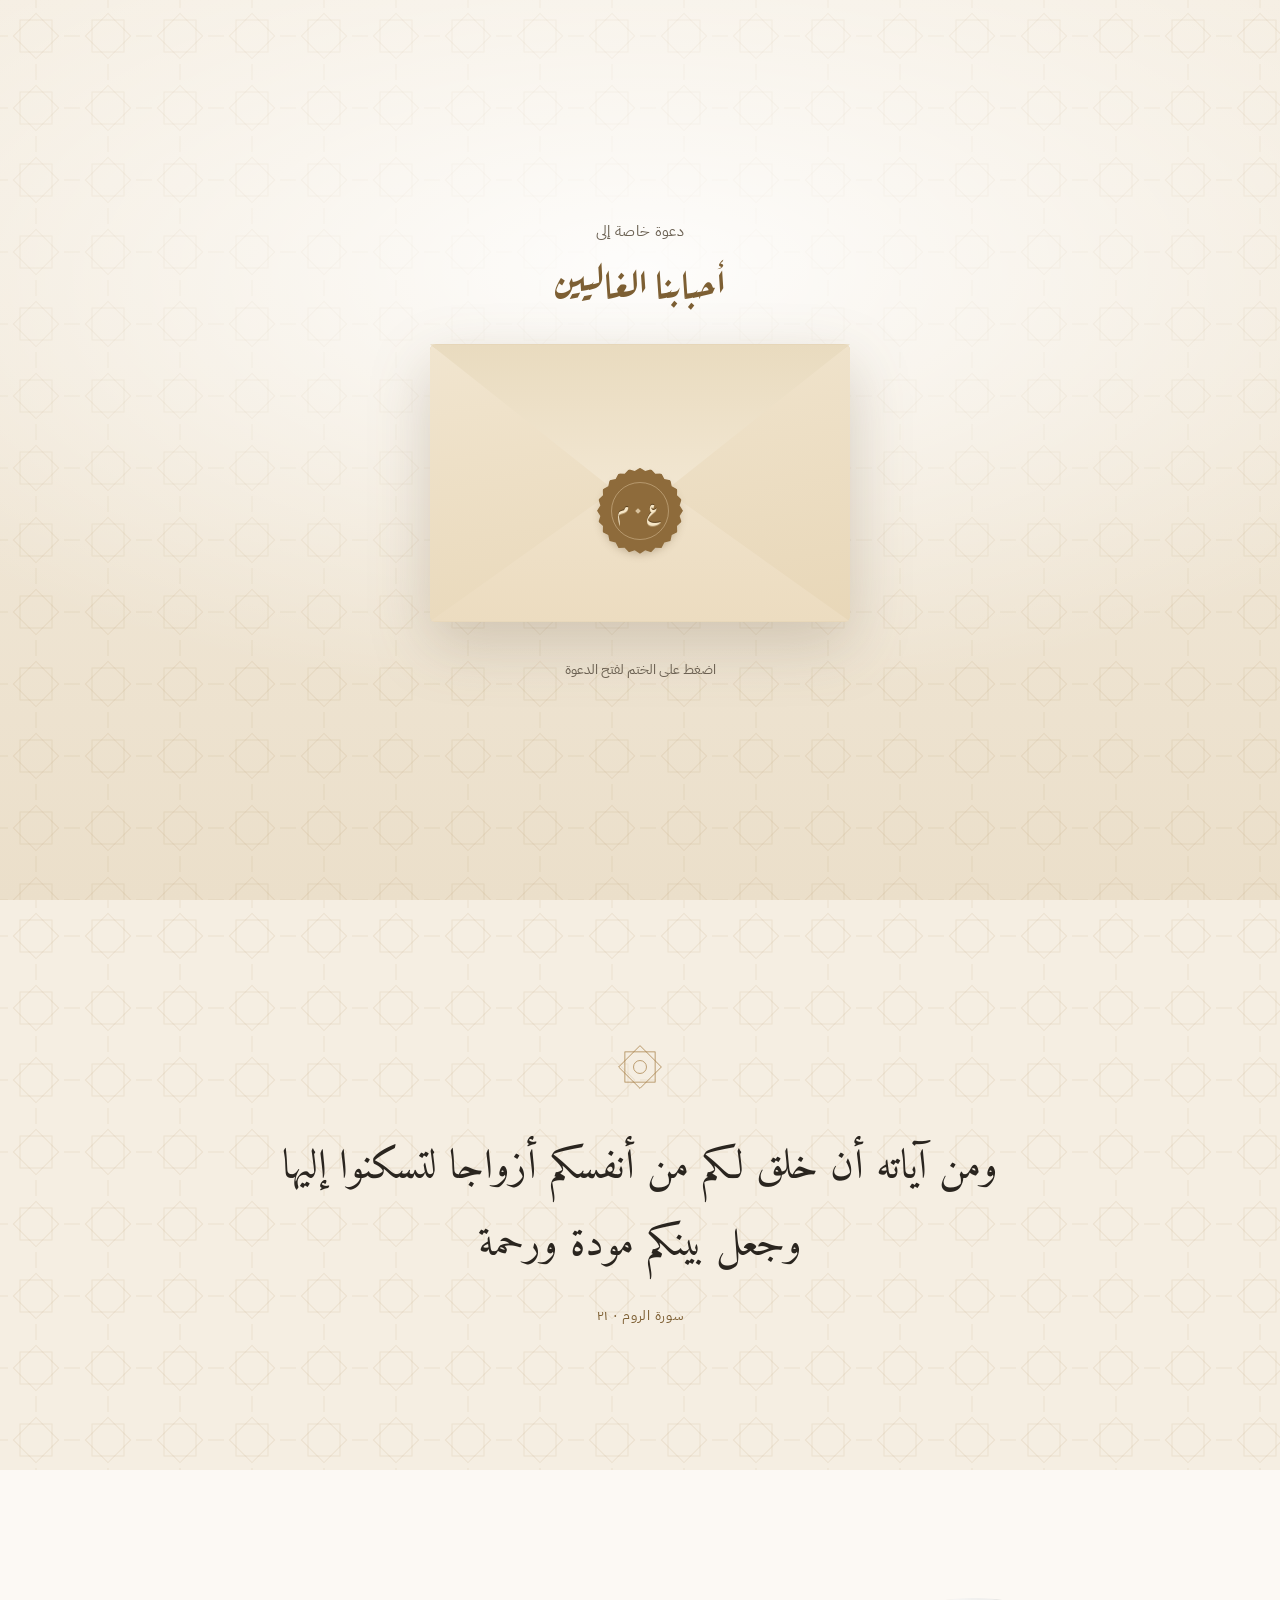
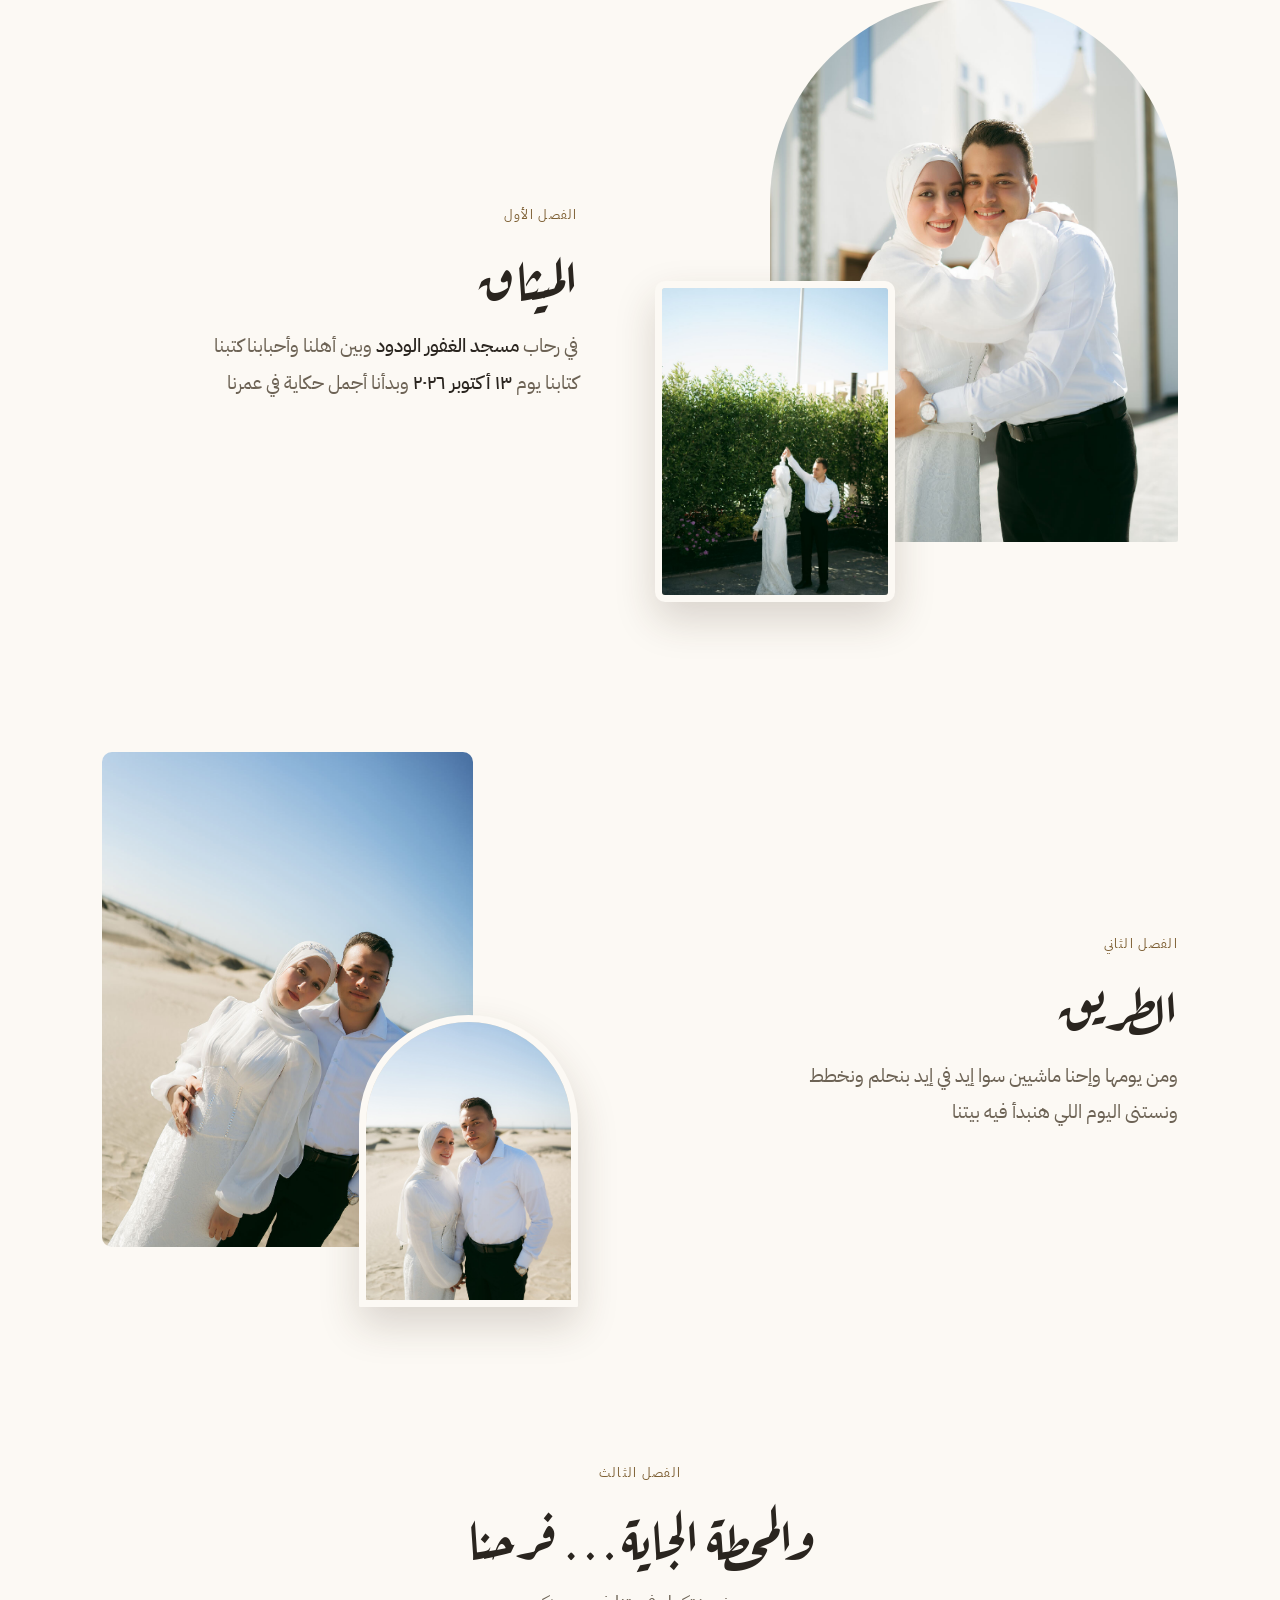
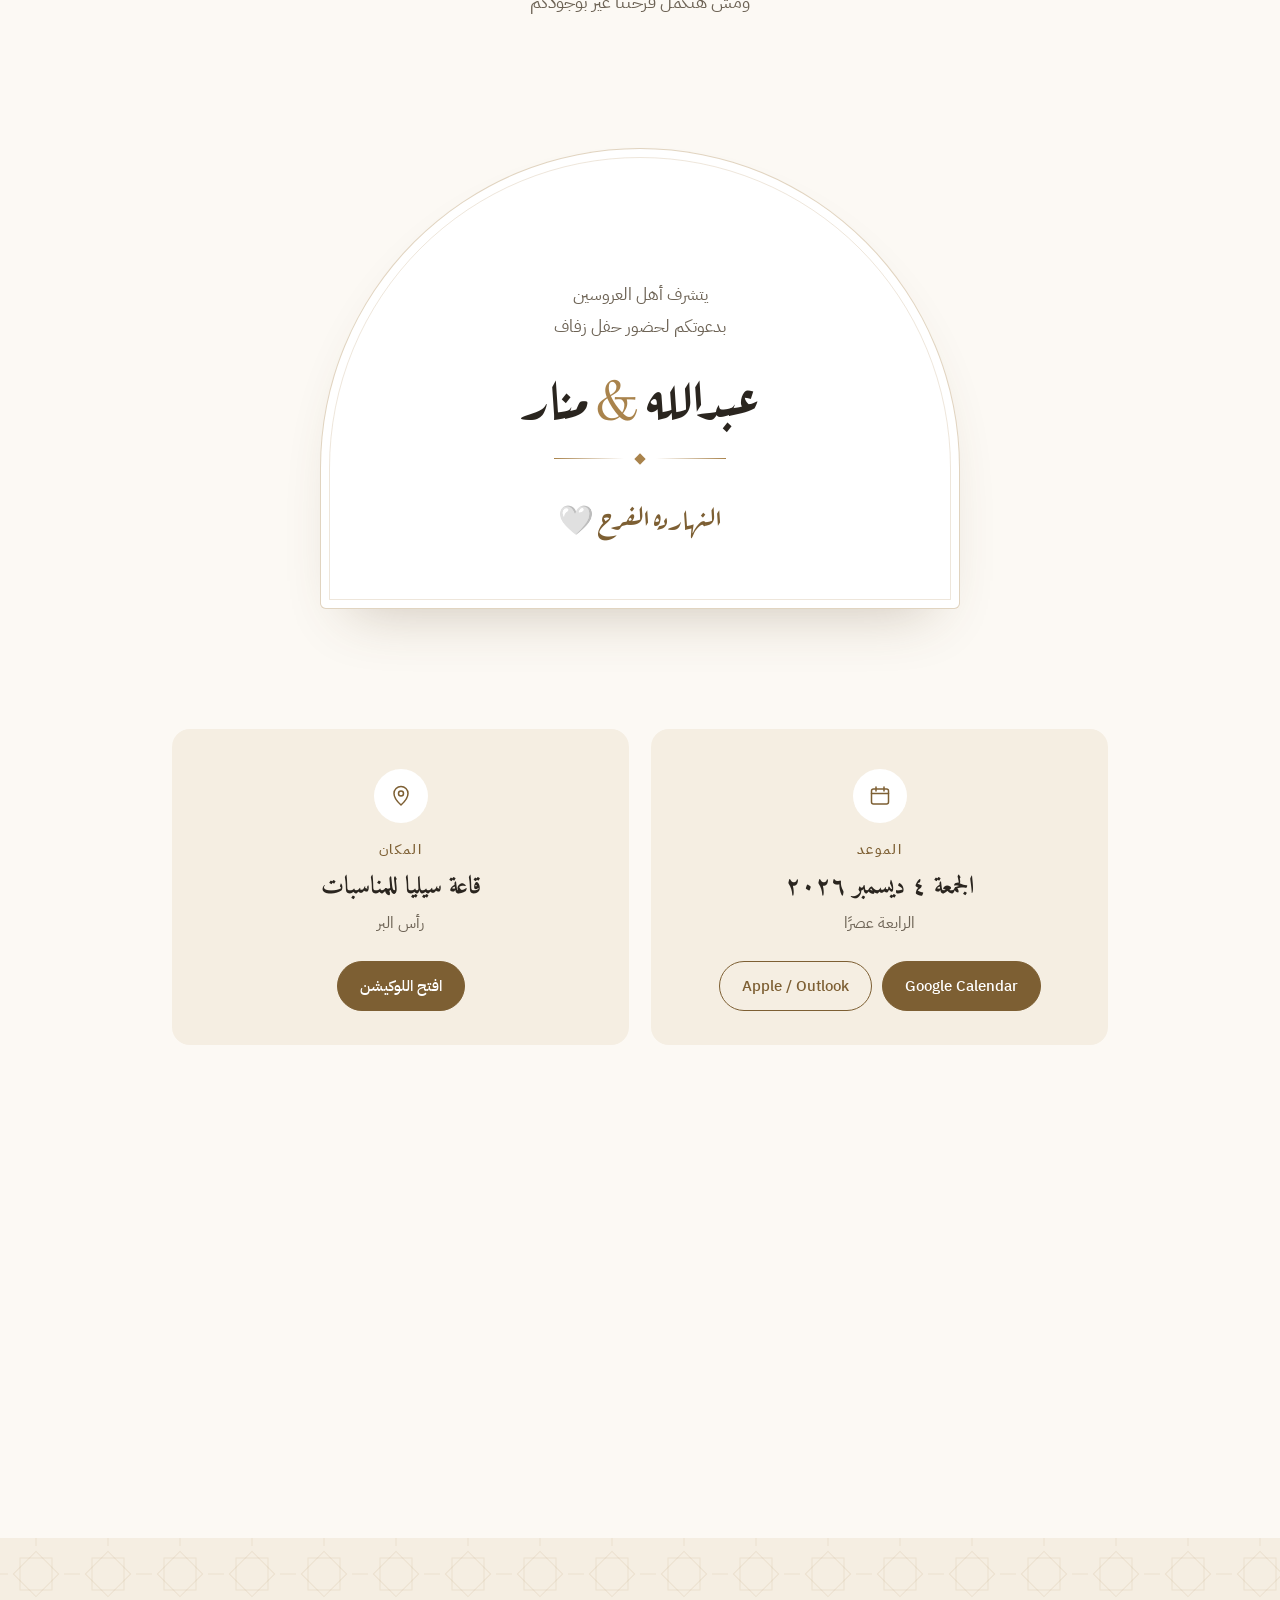
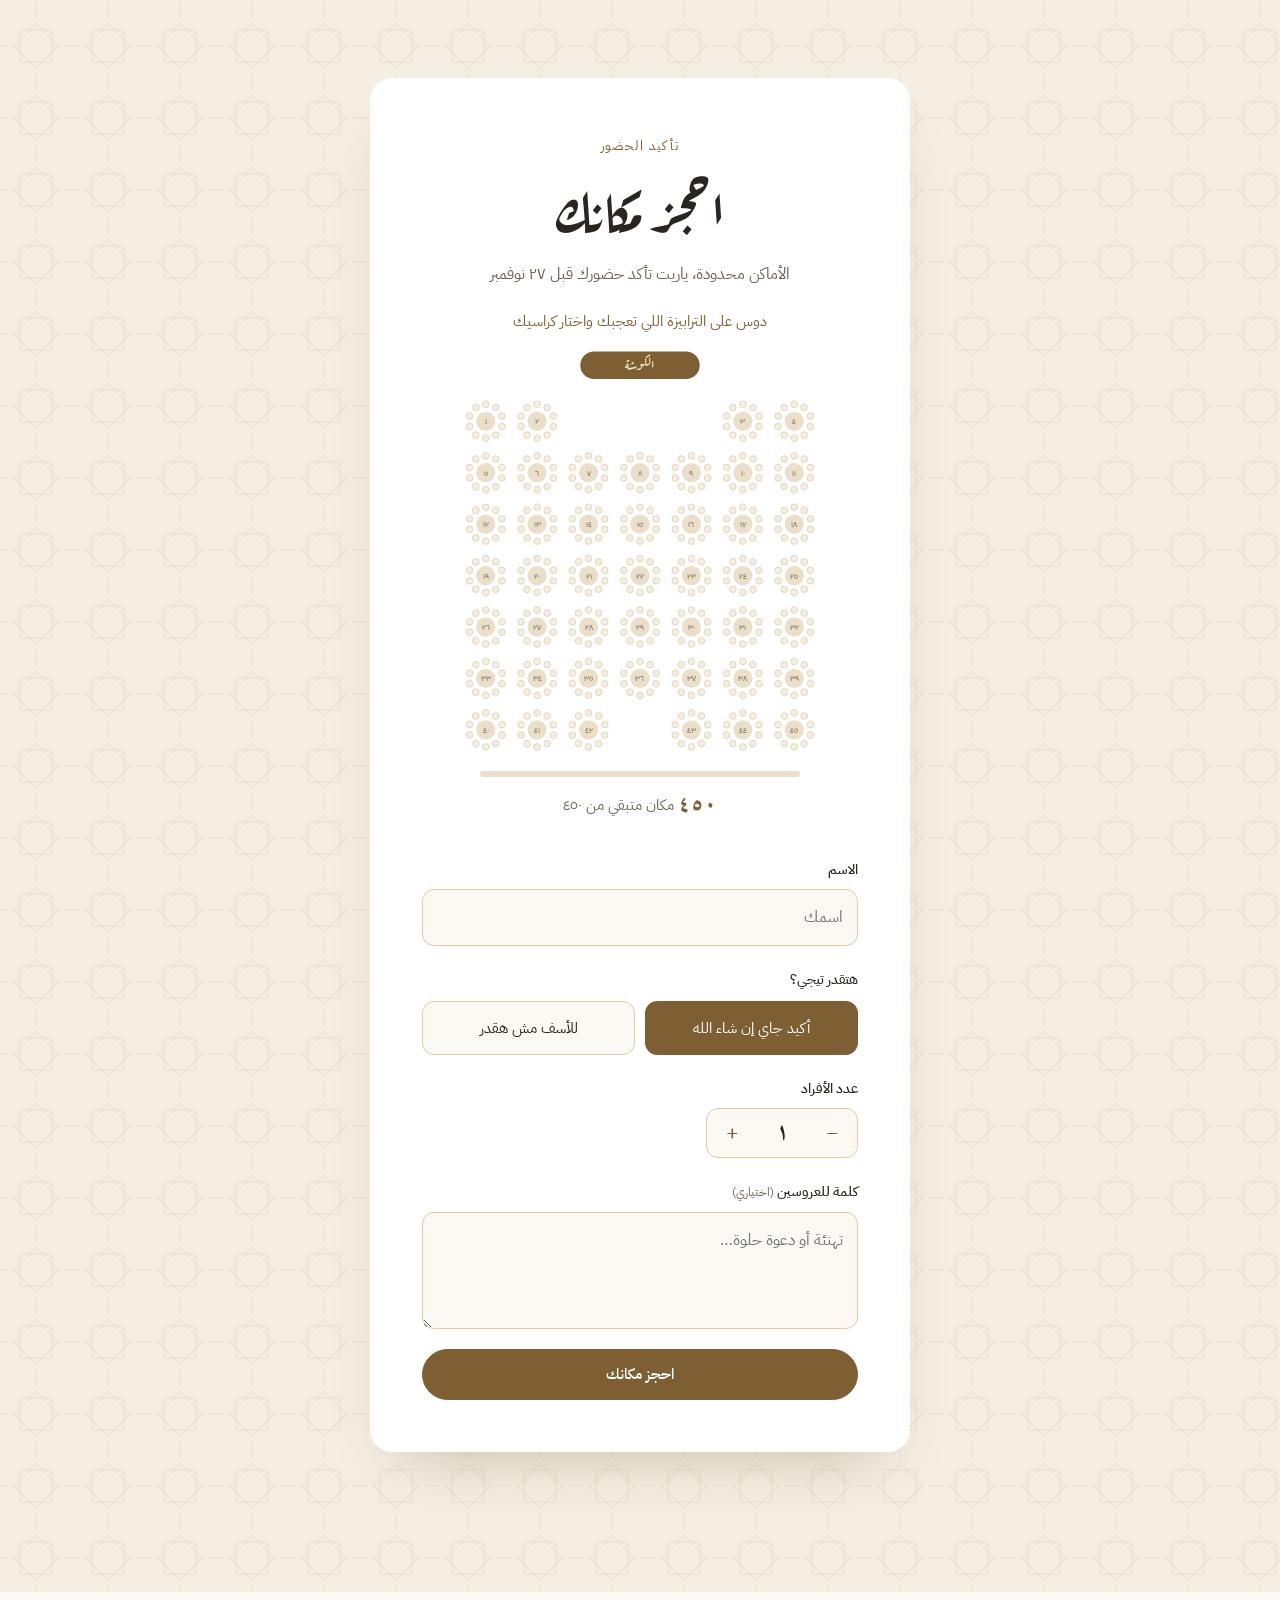
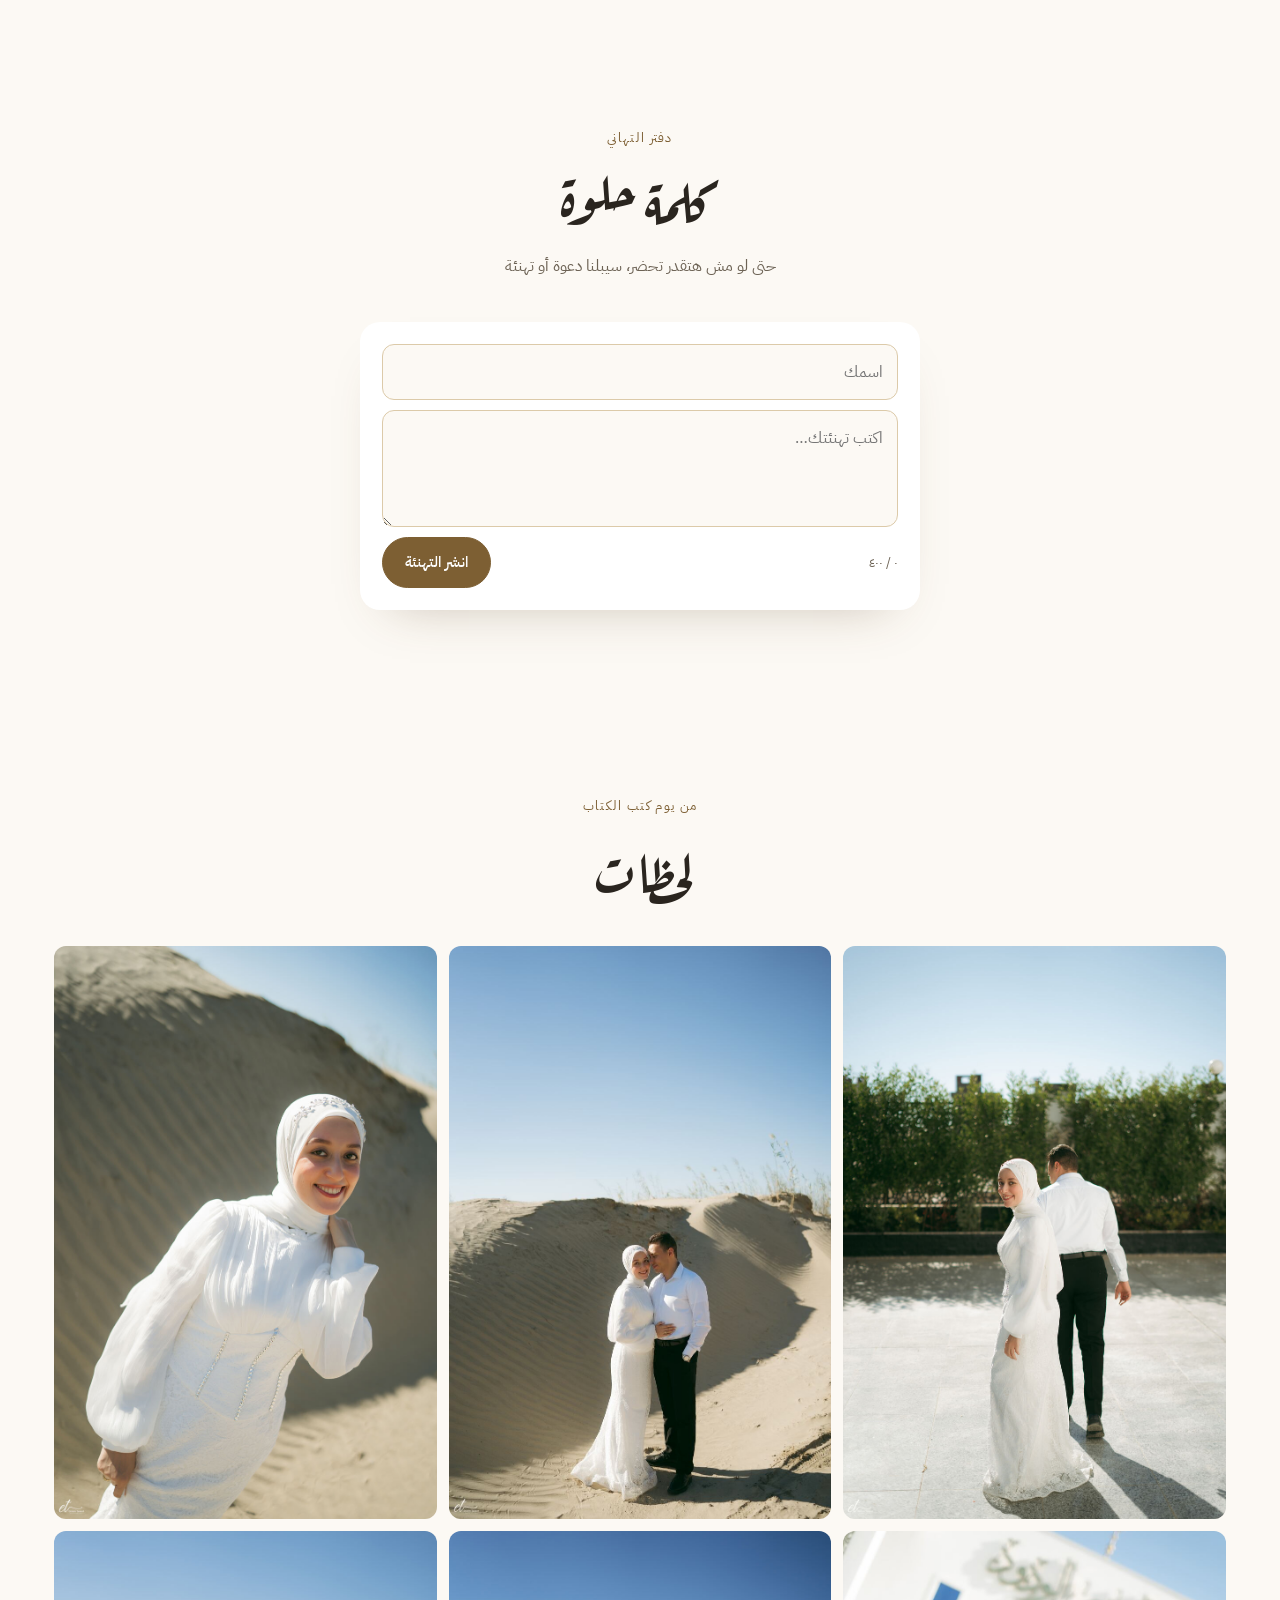
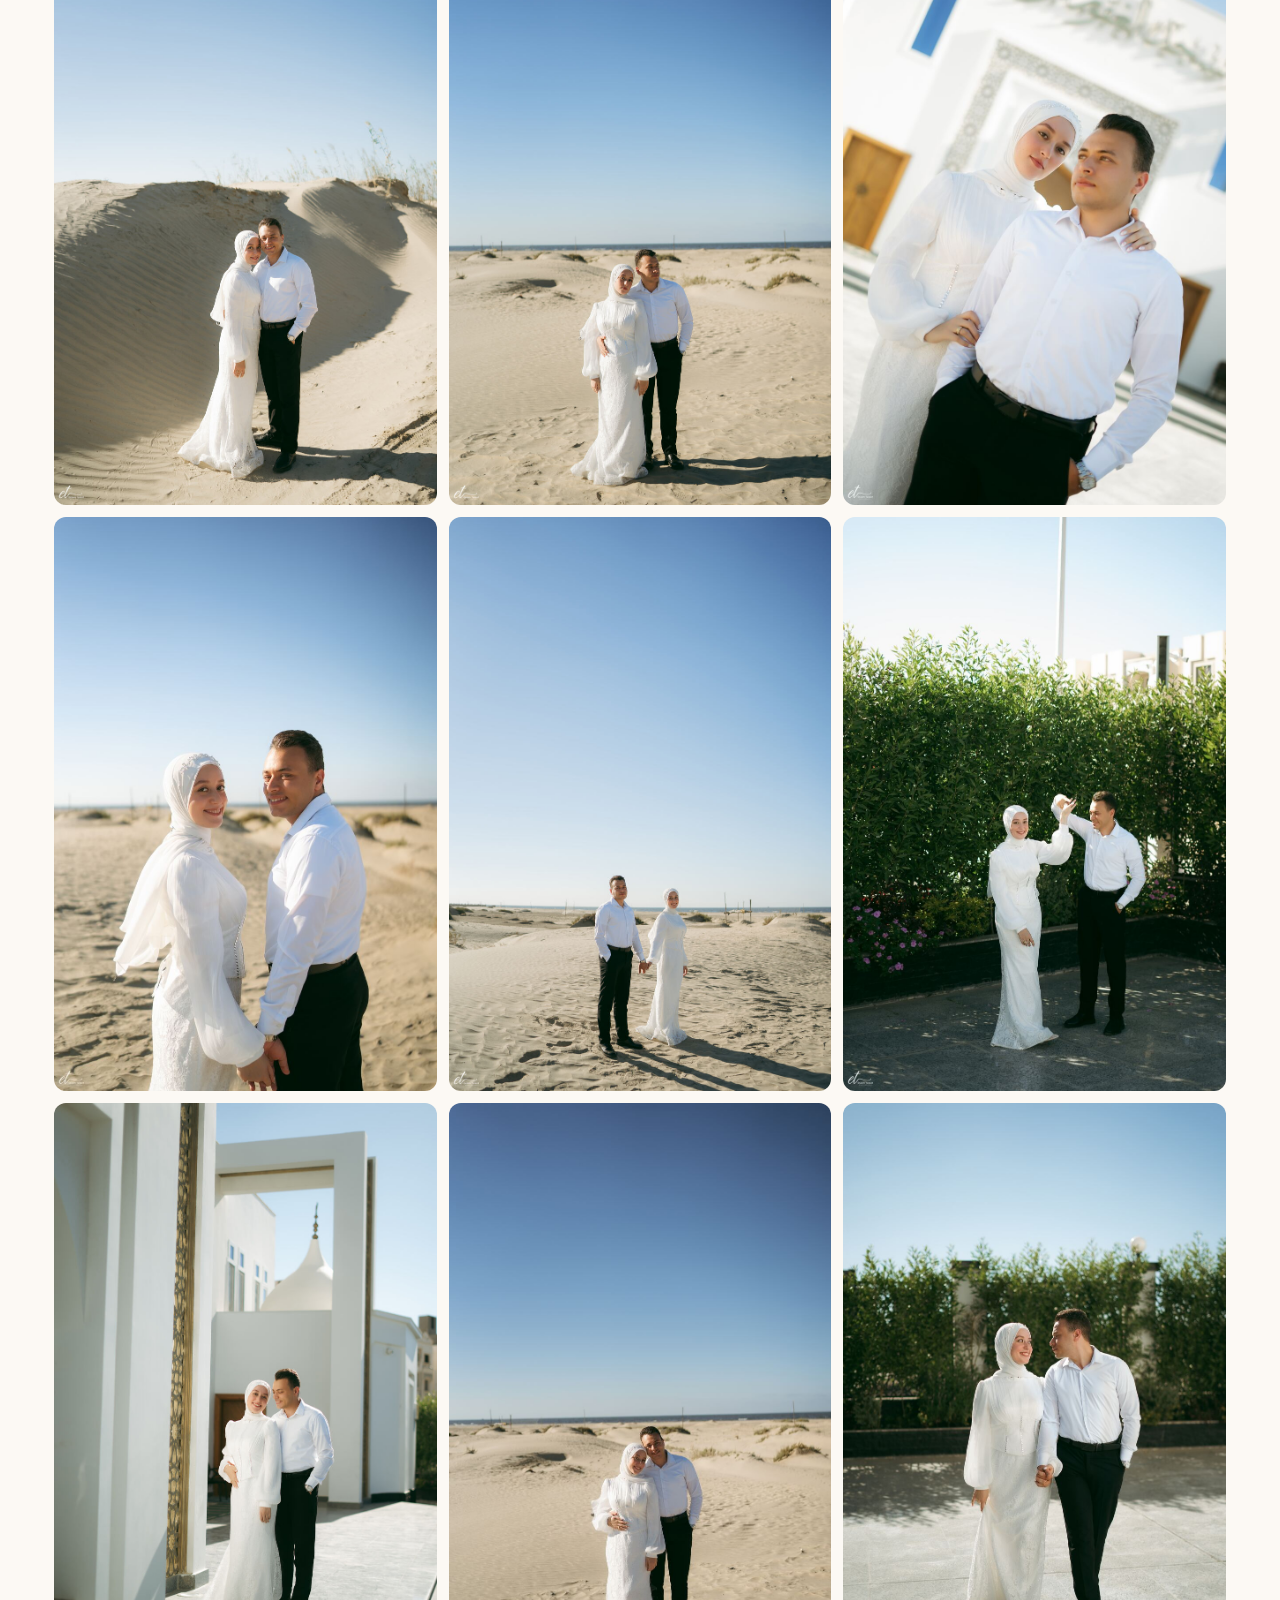
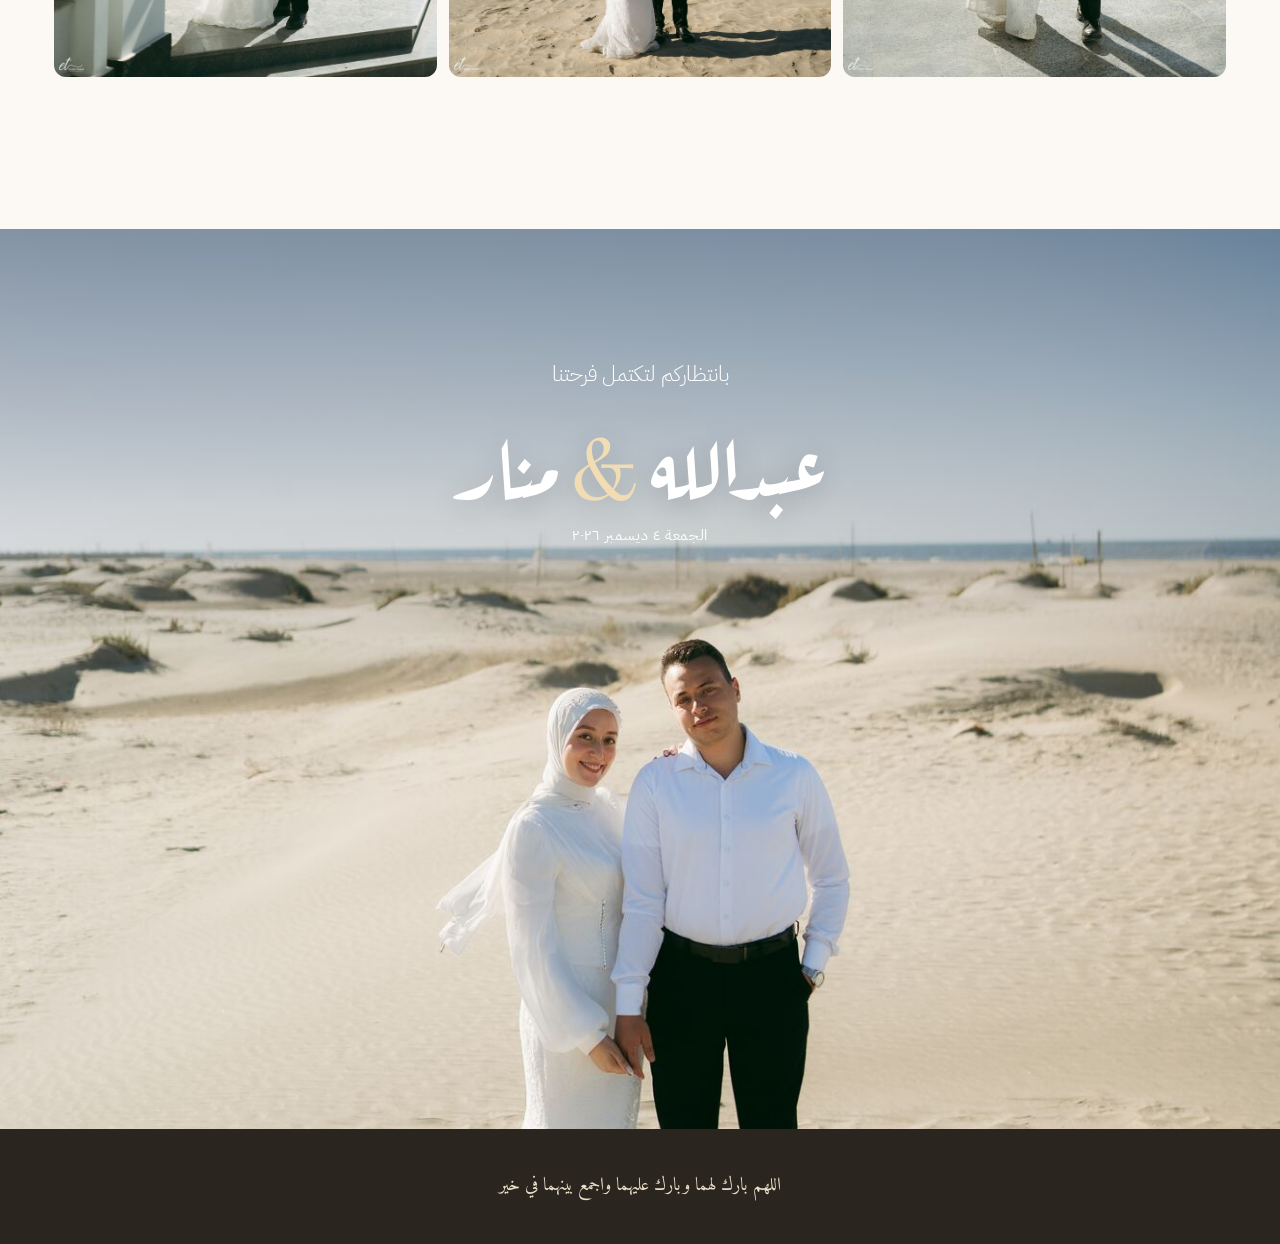
==== commit bd0b497d: "Let guests pick their table and seats Tapping a table opens an enlarged view where guests choose sea" ====
--- a/index.html
+++ b/index.html
@@ -173,8 +173,19 @@
         <h2>احجز مكانك</h2>
         <p class="rsvp-note">الأماكن محدودة، ياريت تأكد حضورك <span data-bind="rsvpDeadlineText"></span></p>
 
-        <div class="hall" id="hall" aria-hidden="true">
-          <svg id="hallSvg" viewBox="0 0 392 452"></svg>
+        <p class="hall-hint" id="hallHint">دوس على الترابيزة اللي تعجبك واختار كراسيك</p>
+        <div class="hall" id="hall">
+          <svg id="hallSvg" viewBox="0 0 392 452" role="img" aria-label="رسمة القاعة"></svg>
+        </div>
+        <div class="picker" id="picker" hidden>
+          <div class="picker-head">
+            <b id="pickerTitle">ترابيزة</b>
+            <button type="button" class="picker-close" id="pickerClose" aria-label="إغلاق">×</button>
+          </div>
+          <svg id="pickerSvg" viewBox="0 0 240 240"></svg>
+          <div class="picker-legend"><span class="lg free"></span>فاضي <span class="lg mine"></span>اختيارك <span class="lg taken"></span>محجوز</div>
+          <p class="picker-hint" id="pickerHint"></p>
+          <p class="picker-note">ده عشان نعرف تحب تقعد فين، والقعدة يوم الفرح حرة 🤍</p>
         </div>
         <div class="seats-meter" id="seatsMeter" hidden>
           <div class="meter-bar"><span id="meterFill"></span></div>
--- a/css/style.css
+++ b/css/style.css
@@ -343,9 +343,41 @@
 .hall .table { fill: var(--sand-200); }
 .hall .seat { fill: var(--sand-100); stroke: var(--sand-300); stroke-width: .8; transition: fill .6s, stroke .6s; }
 .hall .seat.on { fill: var(--gold); stroke: var(--gold); }
-.hall .seat.mine { fill: var(--sky); stroke: rgba(79,127,174,.35); stroke-width: 4; paint-order: stroke; transform-box: fill-box; transform-origin: center; animation: seatPop .9s var(--ease) both, seatGlow 1.6s ease-in-out 1s infinite; }
+.hall .seat.mine { fill: var(--sky); stroke: rgba(79,127,174,.35); stroke-width: 4; paint-order: stroke; transform-box: fill-box; transform-origin: center; animation: seatPop .6s var(--ease) both; }
+.hall .seat.mine.booked { animation: seatPop .9s var(--ease) both, seatGlow 1.6s ease-in-out 1s infinite; }
 @keyframes seatPop { 0% { transform: scale(0); } 60% { transform: scale(2); } 100% { transform: scale(1.5); } }
 @keyframes seatGlow { 0%,100% { opacity: 1; } 50% { opacity: .45; } }
+
+.hall-hint { font-size: .92rem; color: var(--gold-deep); margin: -10px 0 10px; }
+.hall .tbl { cursor: pointer; }
+.hall .tbl-hit { fill: transparent; }
+.hall .tbl:hover .table, .hall .tbl.active .table { fill: var(--sand-300); }
+.hall .tbl.active .tbl-hit { fill: rgba(79,127,174,.08); stroke: var(--sky); stroke-width: 1; stroke-dasharray: 3 3; }
+.hall .tbl-num { font-family: var(--f-body); font-size: 8.5px; fill: var(--ink-soft); pointer-events: none; }
+
+.picker { margin: 4px auto 18px; max-width: 320px; background: var(--sand-50); border: 1px solid var(--sand-200); border-radius: 18px; padding: 12px 14px 14px; animation: pickerIn .5s var(--ease); }
+@keyframes pickerIn { from { opacity: 0; transform: translateY(-8px) scale(.97); } }
+.picker-head { display: flex; justify-content: space-between; align-items: center; }
+.picker-head b { font-family: var(--f-display); font-weight: 400; font-size: 1.5rem; }
+.picker-close { width: 34px; height: 34px; border: 0; border-radius: 50%; background: var(--sand-100); font-size: 1.3rem; line-height: 1; }
+#pickerSvg { width: 100%; max-width: 240px; display: block; margin: 0 auto; }
+.p-table { fill: var(--sand-200); }
+.p-label { font-family: var(--f-body); font-size: 12px; fill: var(--ink-soft); }
+.p-num { font-family: var(--f-quote); font-size: 26px; font-weight: 700; fill: var(--gold-deep); }
+.p-seat { cursor: pointer; outline: none; }
+.p-seat circle { transition: fill .25s, stroke .25s, transform .25s; transform-box: fill-box; transform-origin: center; stroke-width: 2; }
+.p-seat.free circle { fill: var(--white); stroke: var(--sand-300); }
+.p-seat.free:hover circle, .p-seat.free:focus-visible circle { stroke: var(--sky); }
+.p-seat.mine circle { fill: var(--sky); stroke: rgba(79,127,174,.3); stroke-width: 7; paint-order: stroke; transform: scale(1.08); }
+.p-seat.taken { cursor: not-allowed; }
+.p-seat.taken circle { fill: var(--gold); stroke: var(--gold); opacity: .85; }
+.picker-legend { display: flex; justify-content: center; align-items: center; gap: 6px 14px; flex-wrap: wrap; font-size: .8rem; color: var(--ink-soft); margin-top: 4px; }
+.picker-legend .lg { display: inline-block; width: 11px; height: 11px; border-radius: 50%; margin-inline-end: 4px; vertical-align: -1px; }
+.lg.free { background: var(--white); border: 1.5px solid var(--sand-300); }
+.lg.mine { background: var(--sky); }
+.lg.taken { background: var(--gold); }
+.picker-hint { margin-top: 8px; font-weight: 500; font-size: .95rem; color: var(--ink); }
+.picker-note { margin-top: 2px; font-size: .78rem; color: var(--ink-soft); }
 
 .seats-meter { margin: 10px auto 30px; max-width: 320px; }
 .meter-bar { height: 6px; border-radius: 99px; background: var(--sand-200); overflow: hidden; }
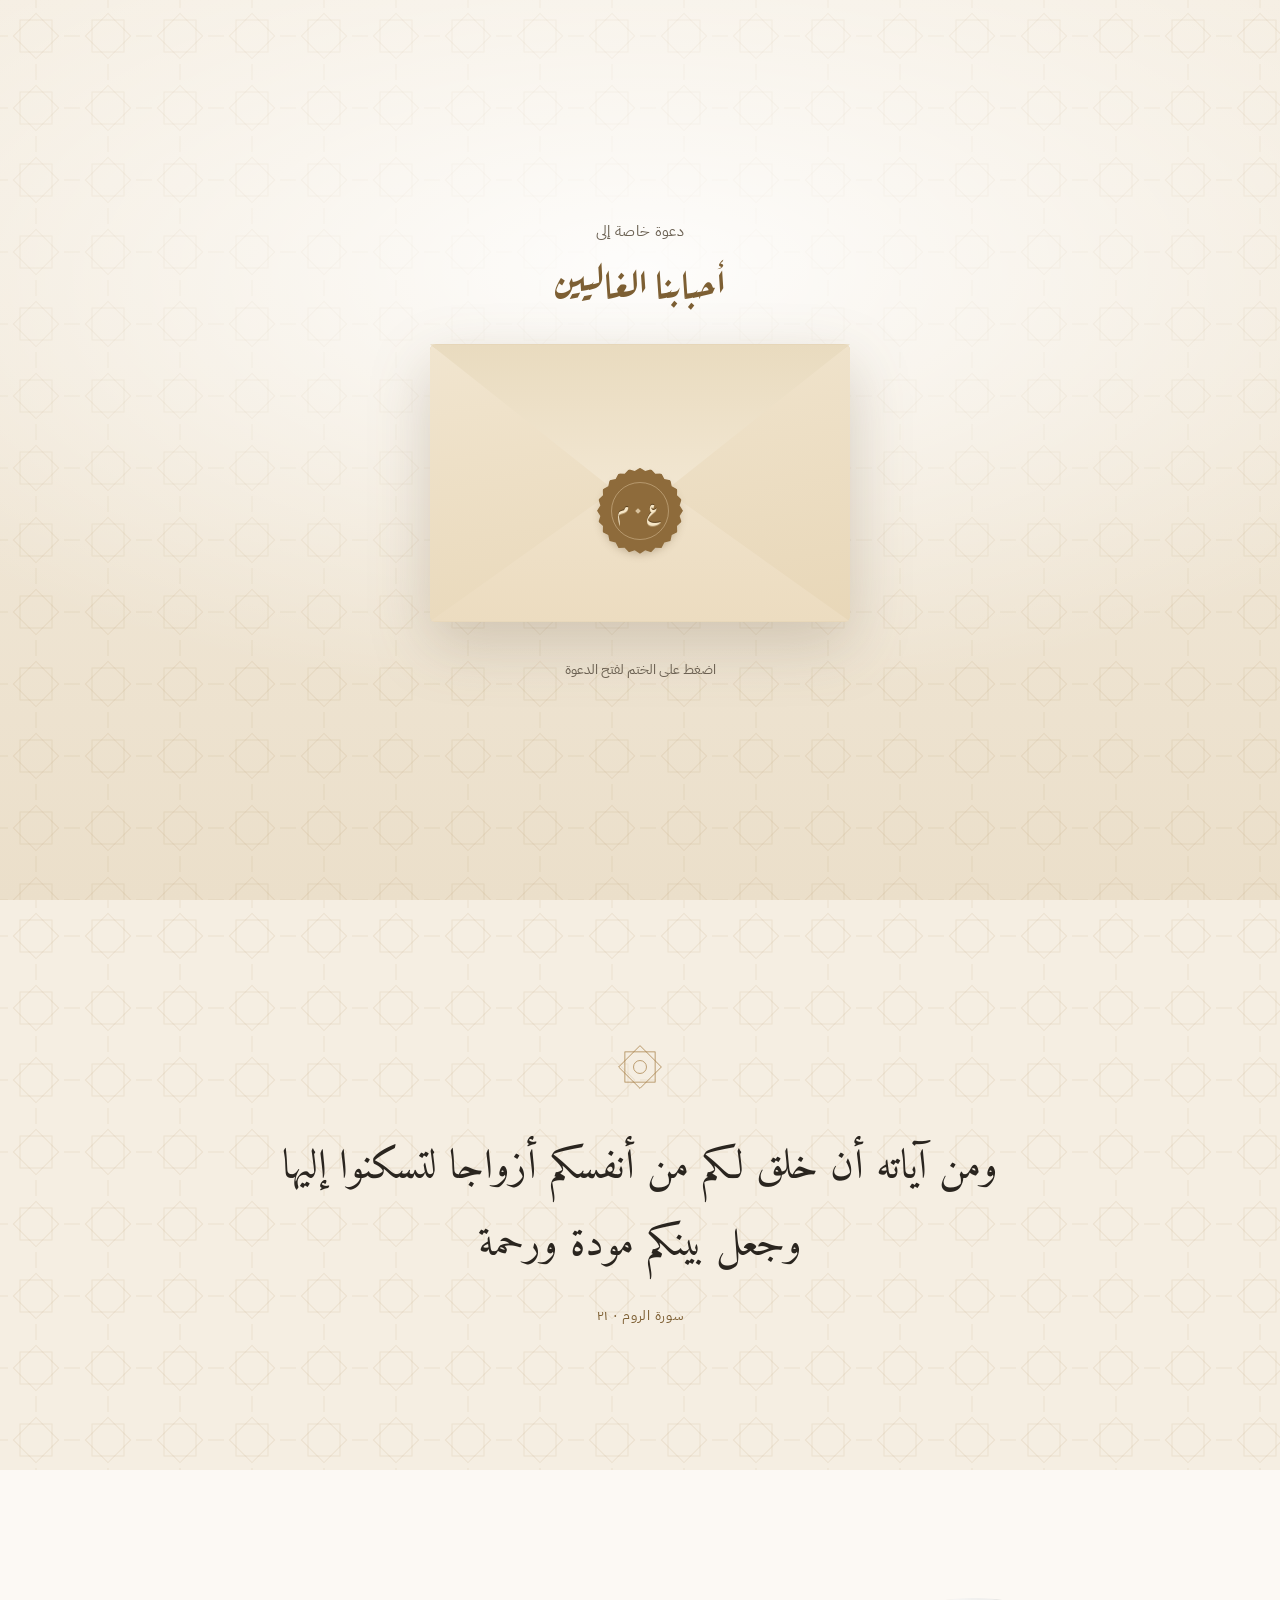
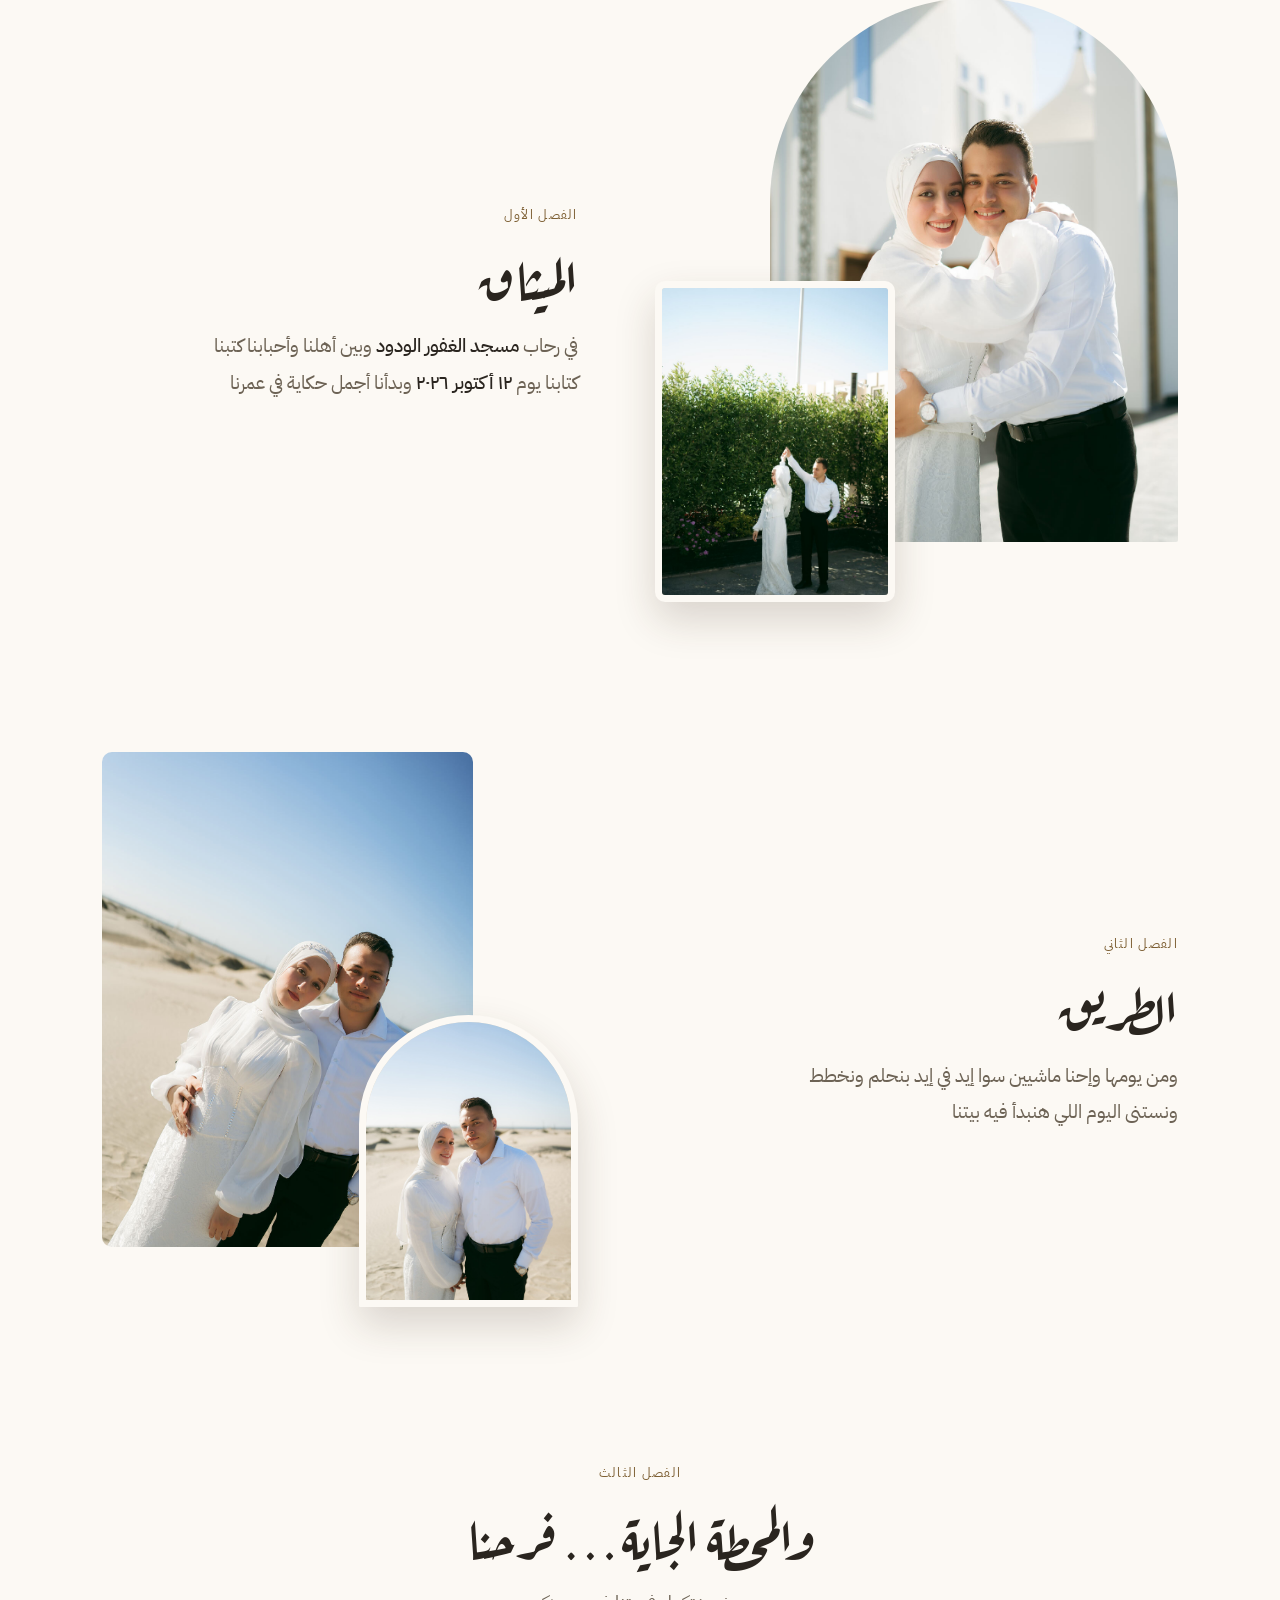
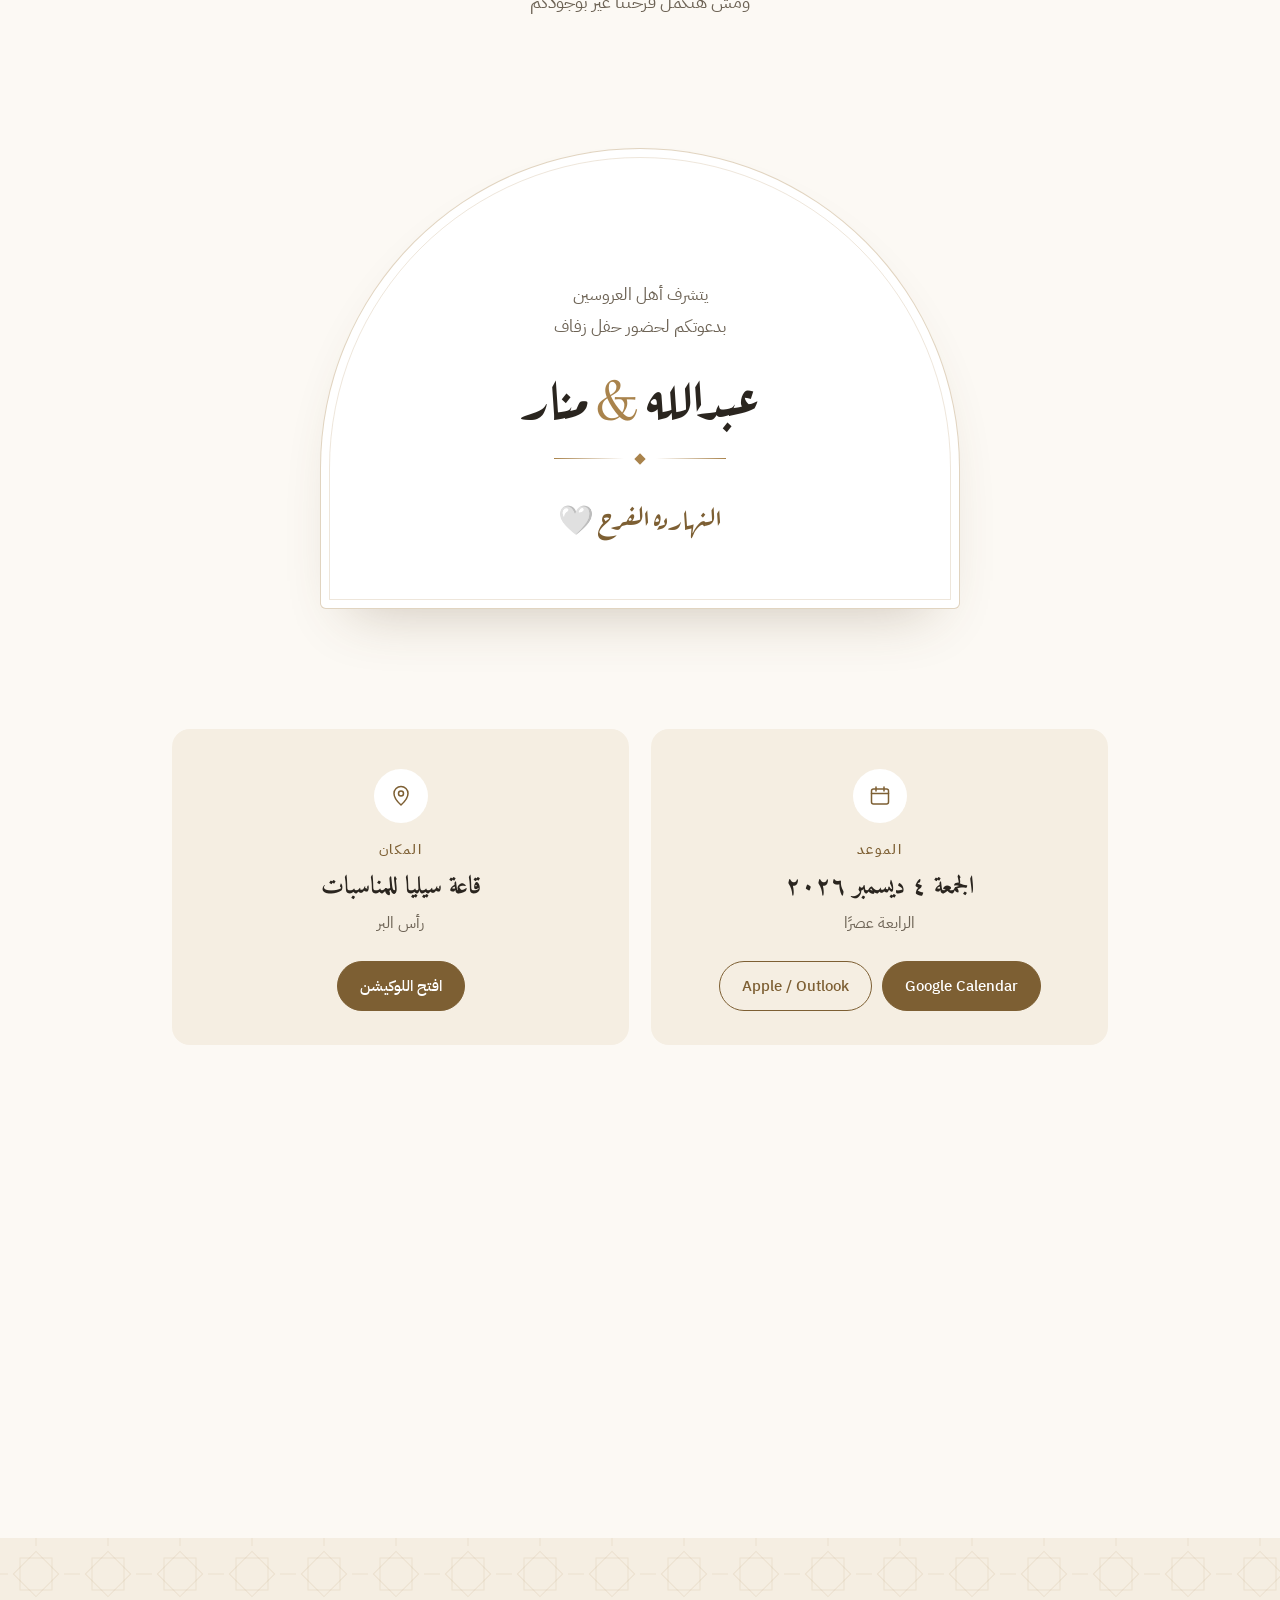
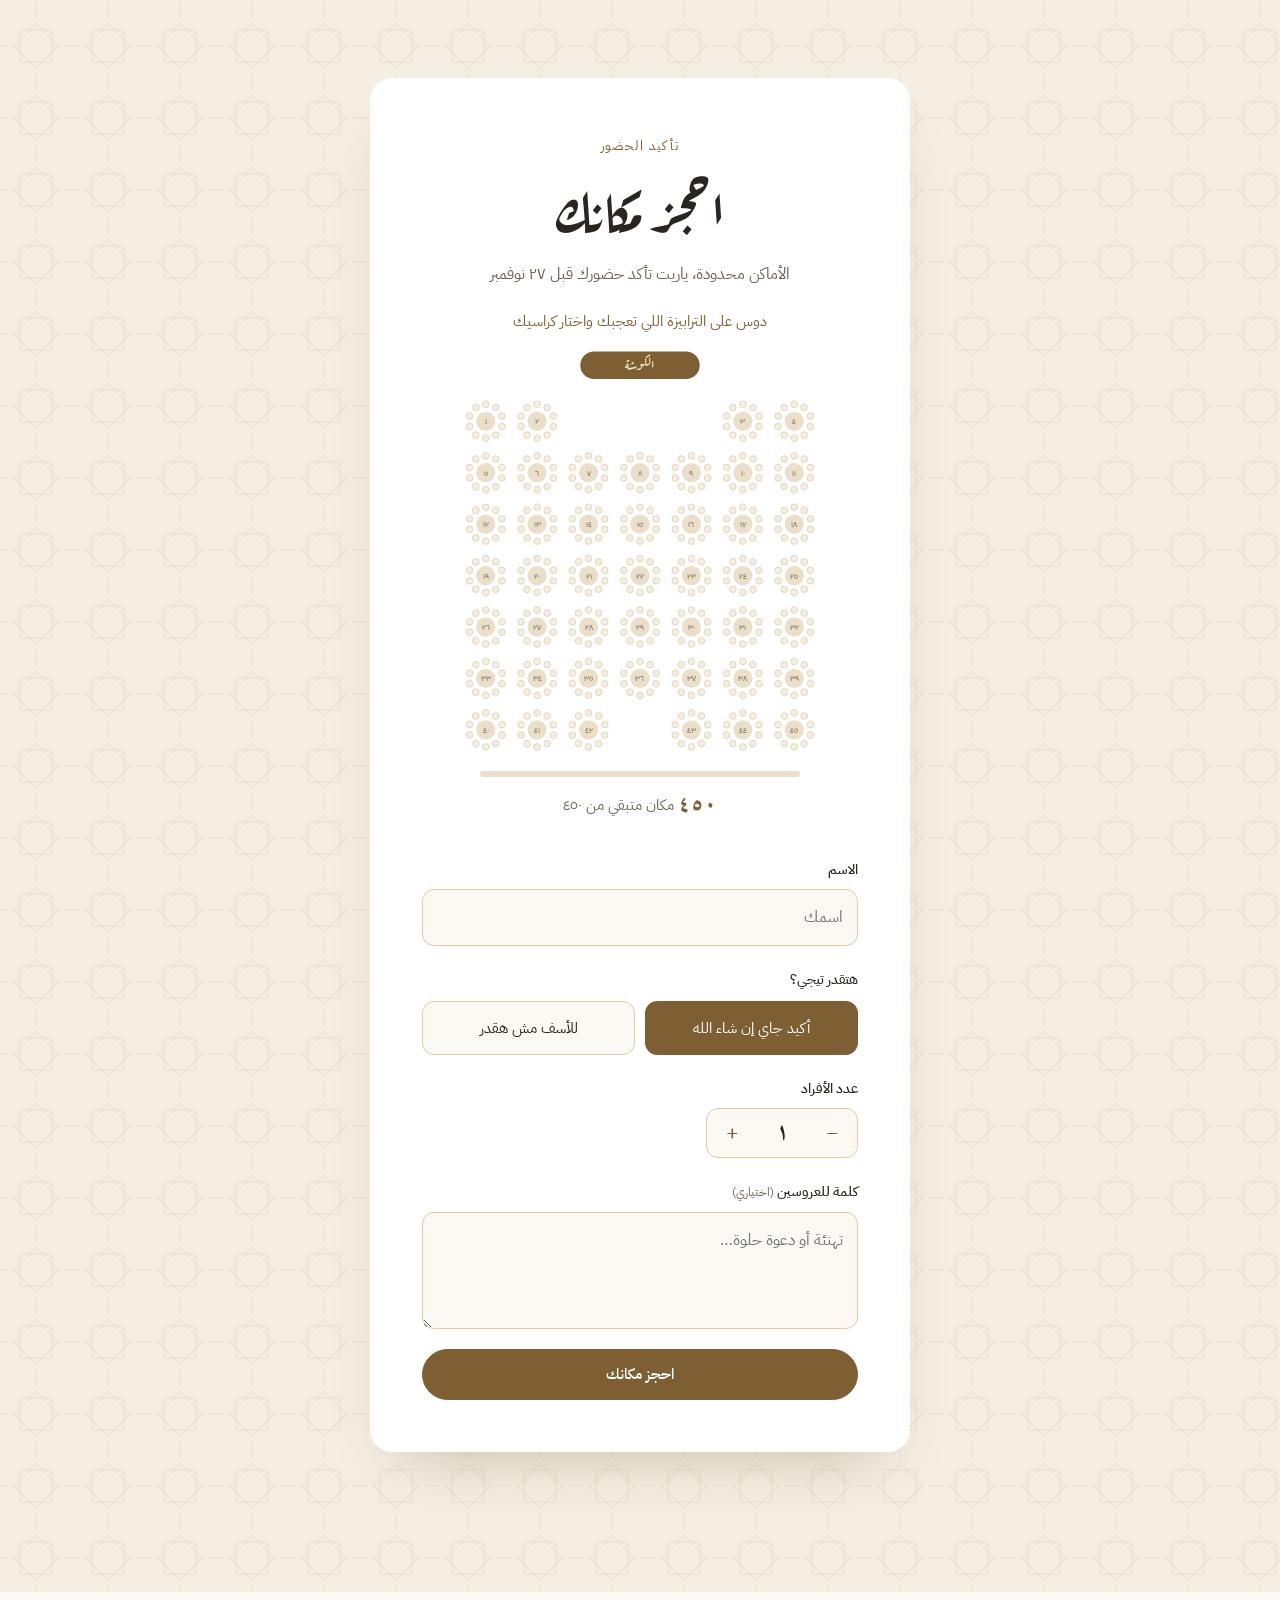
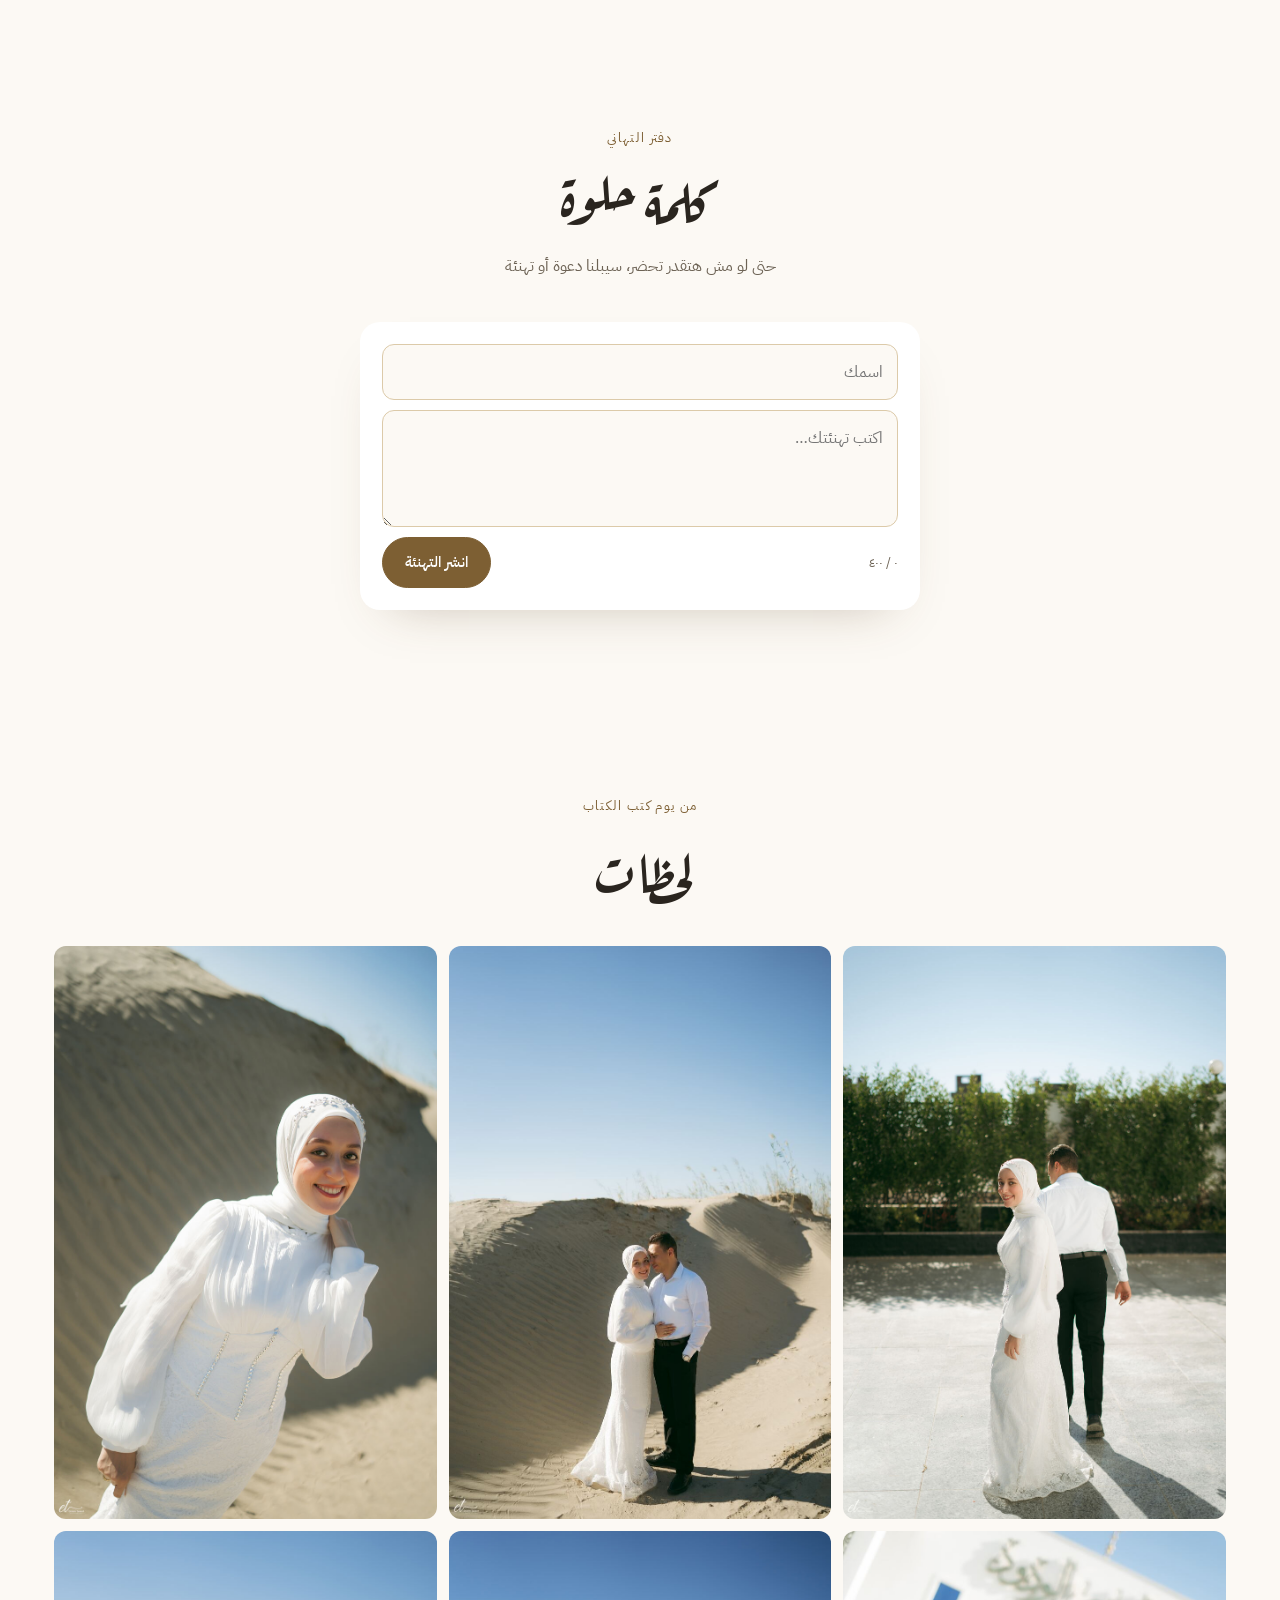
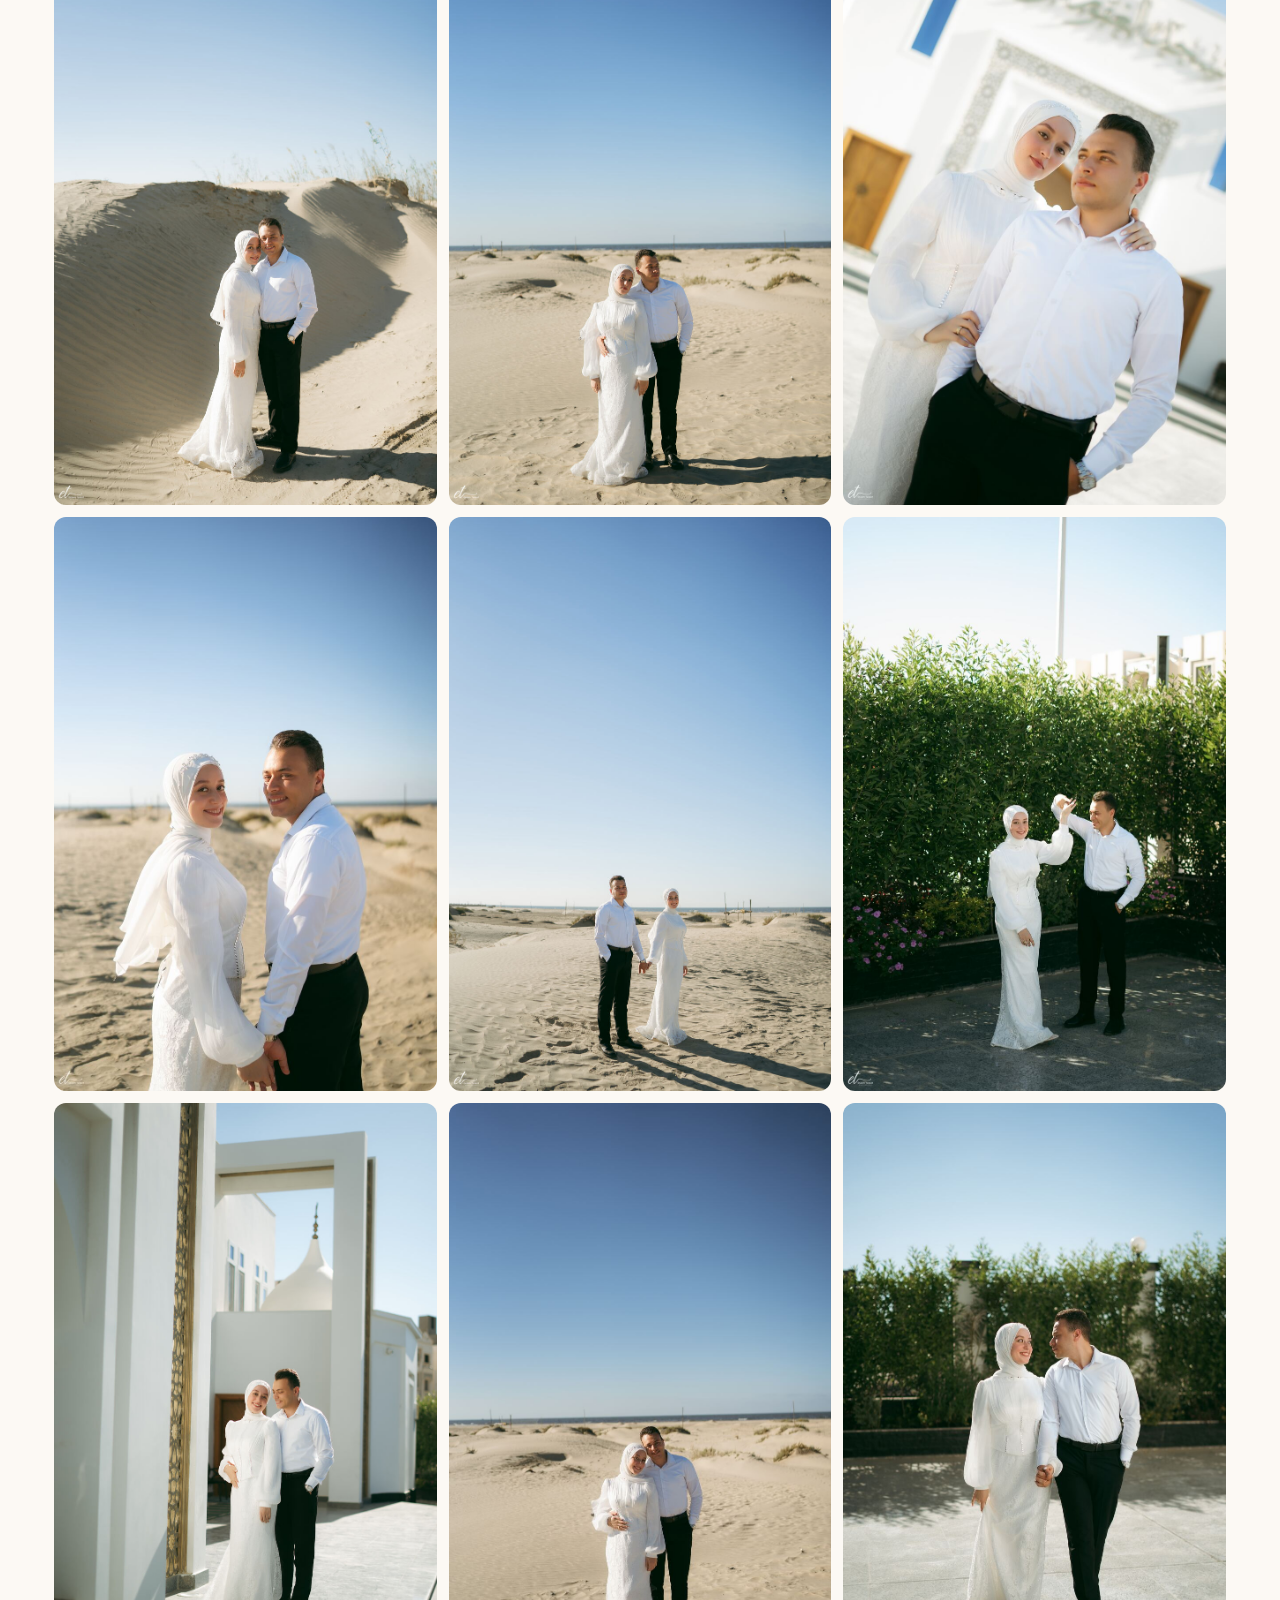
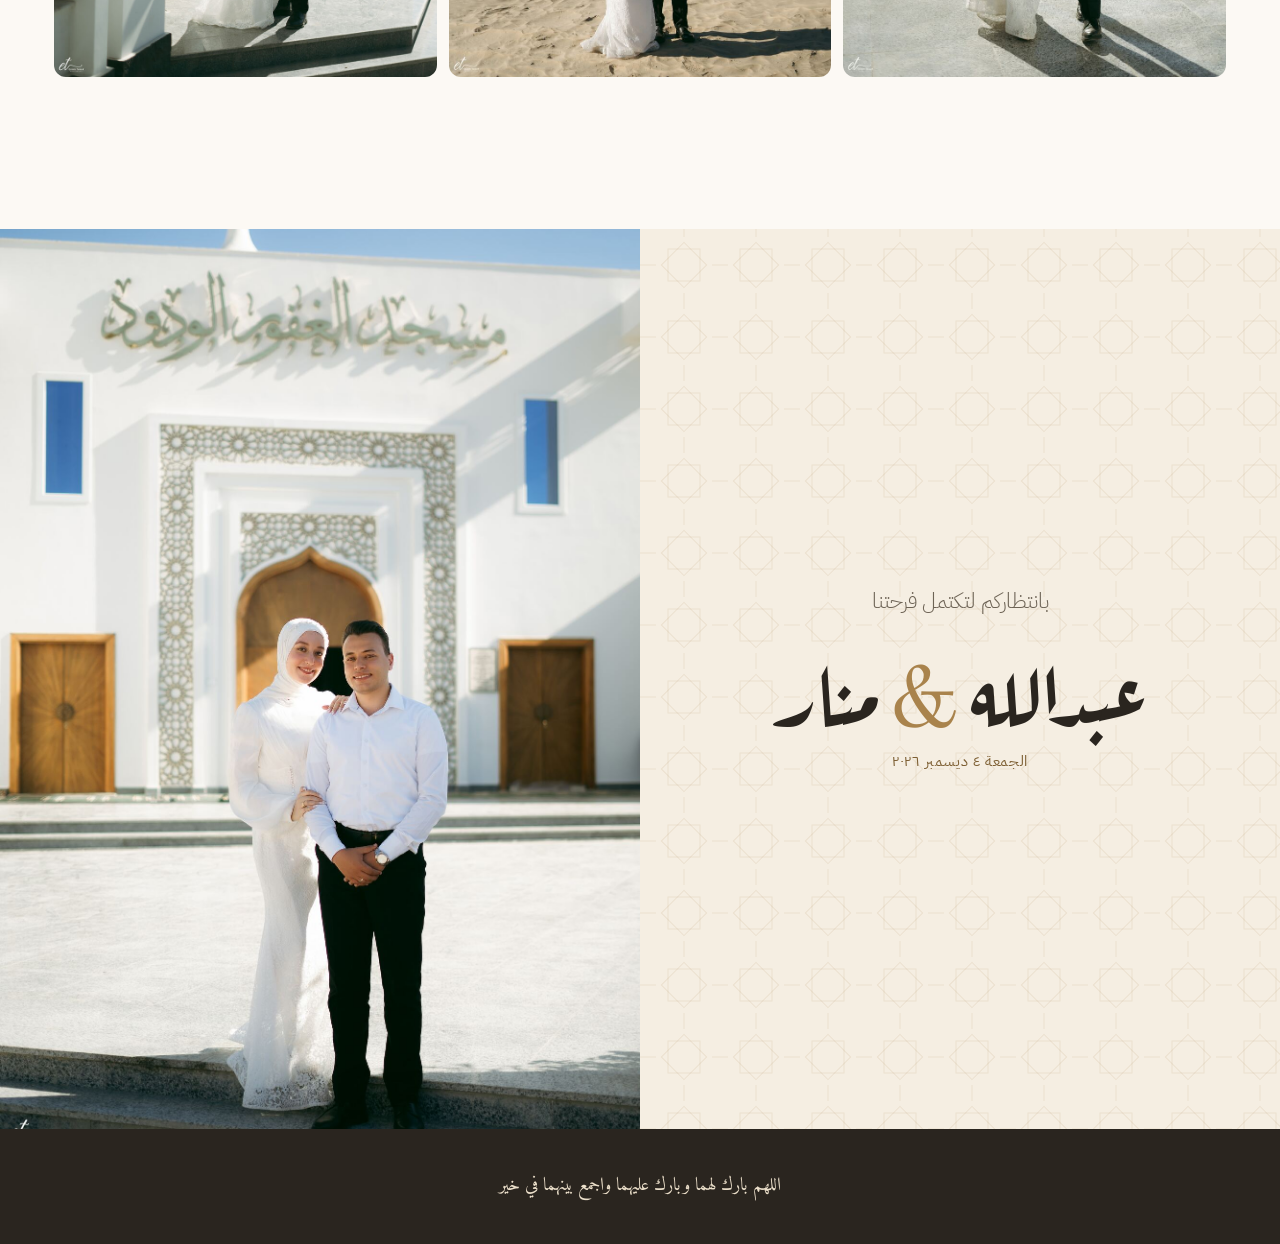
==== commit 569ddef1: "Swap header and footer photos, fix katb el-kitab date Text now sits over the sky in the desert hero " ====
--- a/index.html
+++ b/index.html
@@ -60,7 +60,7 @@
 
     <!-- ================= الهيرو ================= -->
     <header class="hero">
-      <div class="hero-media"><img src="images/hero.jpg" alt="عبدالله ومنار أمام مسجد الغفور الودود" /></div>
+      <div class="hero-media"><img src="images/hero.jpg" alt="عبدالله ومنار في الصحرا" /></div>
       <div class="hero-shade"></div>
       <div class="hero-content">
         <p class="basmala reveal">بسم الله الرحمن الرحيم</p>
@@ -266,7 +266,7 @@
 
     <!-- ================= الختام ================= -->
     <section class="finale">
-      <img src="images/finale.jpg" alt="" loading="lazy" />
+      <img src="images/finale.jpg" alt="عبدالله ومنار أمام مسجد الغفور الودود" loading="lazy" />
       <div class="finale-shade"></div>
       <div class="finale-content reveal">
         <p>بانتظاركم لتكتمل فرحتنا</p>
--- a/css/style.css
+++ b/css/style.css
@@ -178,12 +178,12 @@
 /* ================= الهيرو ================= */
 .hero { position: relative; height: 100svh; min-height: 560px; overflow: hidden; color: var(--white); }
 .hero-media { position: absolute; inset: 0; }
-.hero-media img { width: 100%; height: 100%; object-fit: cover; object-position: center 35%; transform: scale(1.12); transition: transform 6s var(--ease); }
+.hero-media img { width: 100%; height: 100%; object-fit: cover; object-position: center 78%; transform: scale(1.12); transition: transform 6s var(--ease); }
 body.opened .hero-media img { transform: scale(1); }
-.hero-shade { position: absolute; inset: 0; background: linear-gradient(180deg, rgba(20,16,10,.15) 0%, rgba(20,16,10,0) 30%, rgba(20,16,10,.25) 55%, rgba(20,16,10,.78) 100%); }
+.hero-shade { position: absolute; inset: 0; background: linear-gradient(180deg, rgba(22,36,54,.62) 0%, rgba(22,36,54,.3) 32%, rgba(22,36,54,0) 55%, rgba(20,16,10,0) 80%, rgba(20,16,10,.35) 100%); }
 .hero-content {
-  position: absolute; inset: auto 0 0 0;
-  padding: 0 24px calc(90px + env(safe-area-inset-bottom));
+  position: absolute; inset: 0 0 auto 0;
+  padding: calc(clamp(56px, 11vh, 110px) + env(safe-area-inset-top)) 24px 0;
   text-align: center;
   display: flex; flex-direction: column; align-items: center; gap: 6px;
 }
@@ -430,9 +430,9 @@
 
 /* ================= الختام ================= */
 .finale { position: relative; height: 100svh; min-height: 560px; overflow: hidden; color: var(--white); }
-.finale img { position: absolute; inset: 0; width: 100%; height: 100%; object-fit: cover; object-position: center 70%; }
-.finale-shade { position: absolute; inset: 0; background: linear-gradient(180deg, rgba(25,45,70,.45), rgba(25,45,70,0) 50%); }
-.finale-content { position: relative; text-align: center; padding: clamp(80px, 14vh, 150px) 24px 0; }
+.finale img { position: absolute; inset: 0; width: 100%; height: 100%; object-fit: cover; object-position: center 40%; }
+.finale-shade { position: absolute; inset: 0; background: linear-gradient(0deg, rgba(20,16,10,.82) 0%, rgba(20,16,10,.45) 28%, rgba(20,16,10,0) 52%); }
+.finale-content { position: absolute; inset: auto 0 0 0; text-align: center; padding: 0 24px calc(clamp(48px, 8vh, 90px) + env(safe-area-inset-bottom)); }
 .finale-content p { font-size: clamp(1.05rem, 3.4vw, 1.3rem); font-weight: 300; }
 .finale-content h2 { font-family: var(--f-display); font-weight: 400; font-size: clamp(3rem, 12vw, 5.6rem); line-height: 1.4; text-shadow: 0 4px 30px rgba(0,0,0,.2); }
 .finale-content em { color: #f1dcb4; }
@@ -456,6 +456,31 @@
   .invite-card { border-radius: 260px 260px 18px 18px; }
 }
 
+/* ================= شاشات عريضة: الصورة في نص والكلام في نص ================= */
+@media (min-width: 900px) and (min-aspect-ratio: 1/1) {
+  .hero, .finale { background: var(--pattern), var(--sand-100); color: var(--ink); }
+  .hero-shade, .finale-shade { display: none; }
+  .hero-media { inset: 0 0 0 auto; width: 50%; }
+  .hero-content, .finale-content {
+    inset: 0 auto 0 0; width: 50%;
+    padding: 0 clamp(32px, 5vw, 80px);
+    justify-content: center;
+    display: flex; flex-direction: column; align-items: center;
+  }
+  .names, .finale-content h2 { text-shadow: none; }
+  .names { font-size: clamp(3rem, 5.6vw, 5.4rem); flex-wrap: nowrap; }
+  .names .amp, .finale-content em { color: var(--gold); }
+  .hero-greet b { color: var(--gold-deep); }
+  .hero-date { border-color: var(--sand-300); color: var(--gold-deep); }
+  .basmala { color: var(--ink-soft); }
+  .scroll-cue { left: 25%; border-color: var(--sand-500); }
+  .scroll-cue span { background: var(--gold-deep); }
+  .finale img { inset: 0 auto 0 0; width: 50%; object-position: center 60%; }
+  .finale-content { inset: 0 0 0 auto; }
+  .finale-content p { color: var(--ink-soft); }
+  .finale-date { color: var(--gold-deep); }
+}
+
 @media (prefers-reduced-motion: reduce) {
   *, *::before, *::after { animation: none !important; transition-duration: .01ms !important; transition-delay: 0s !important; }
   .reveal { opacity: 1; transform: none; }
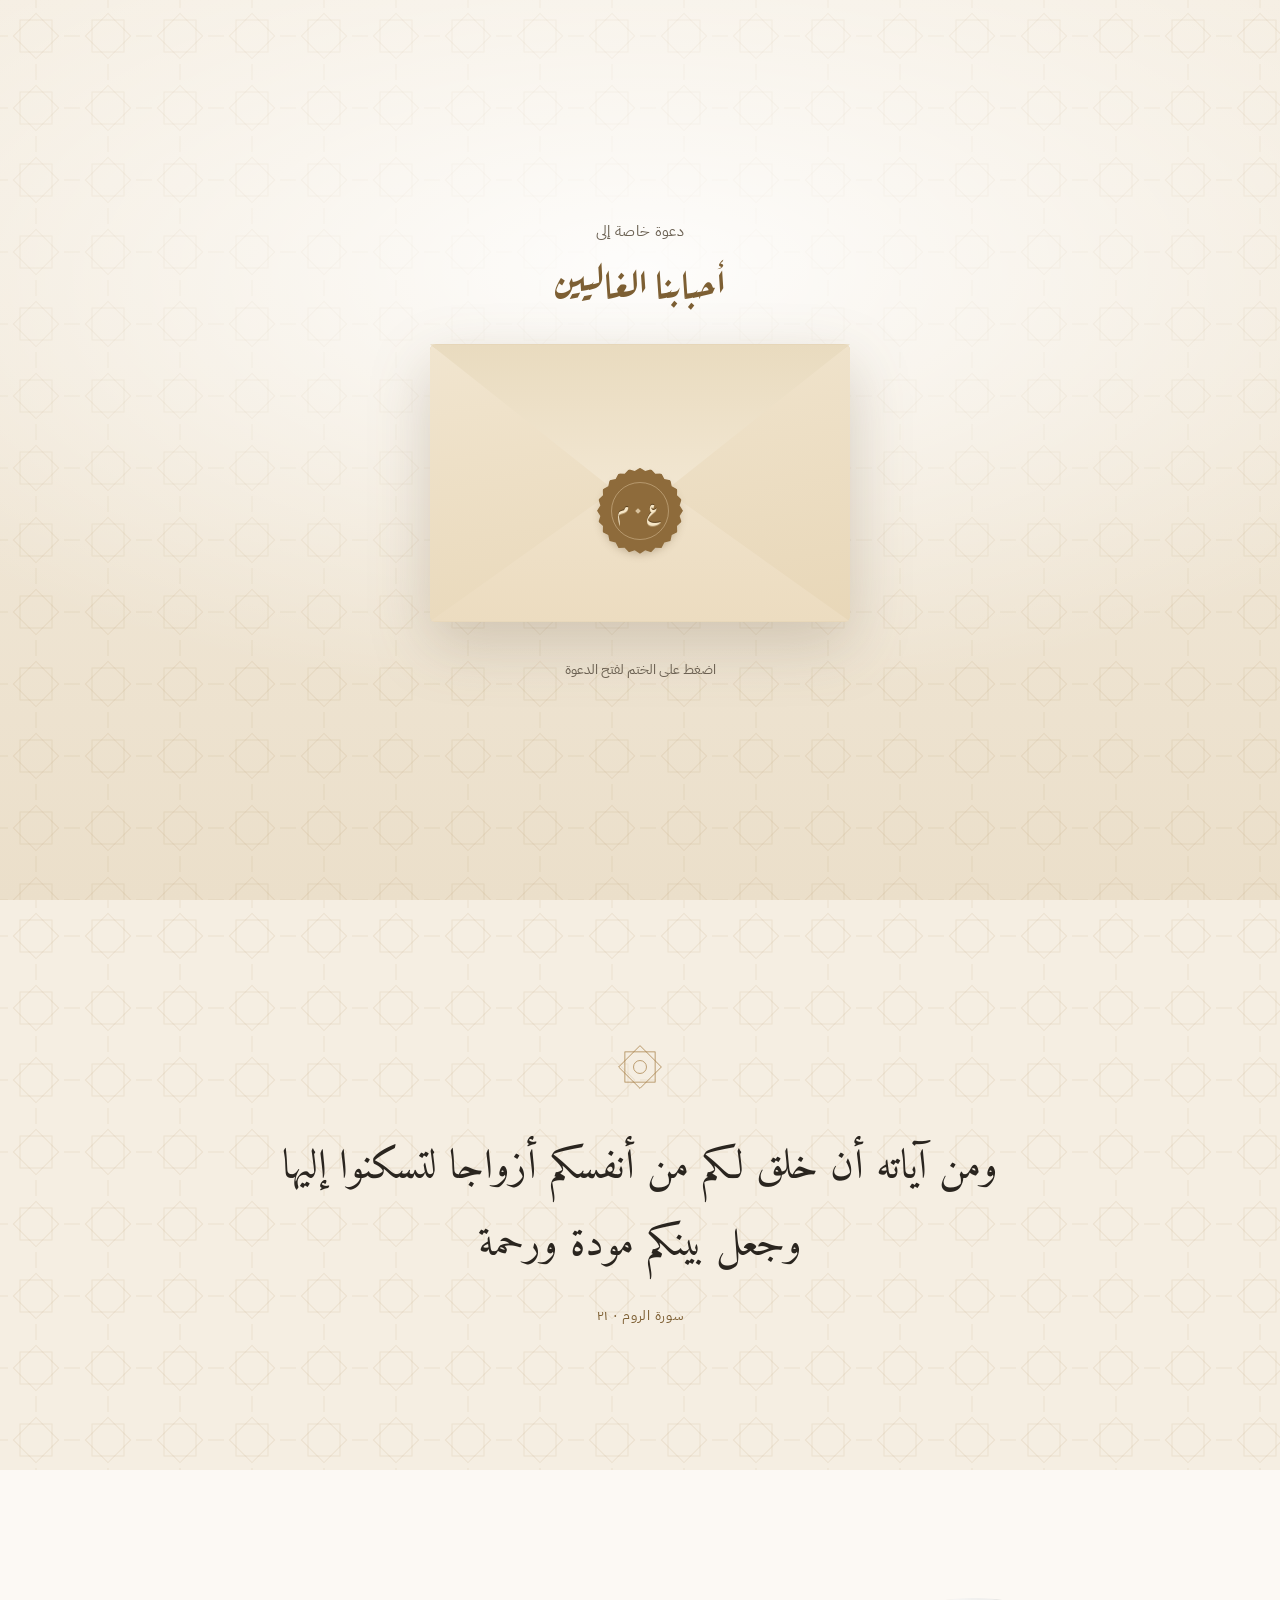
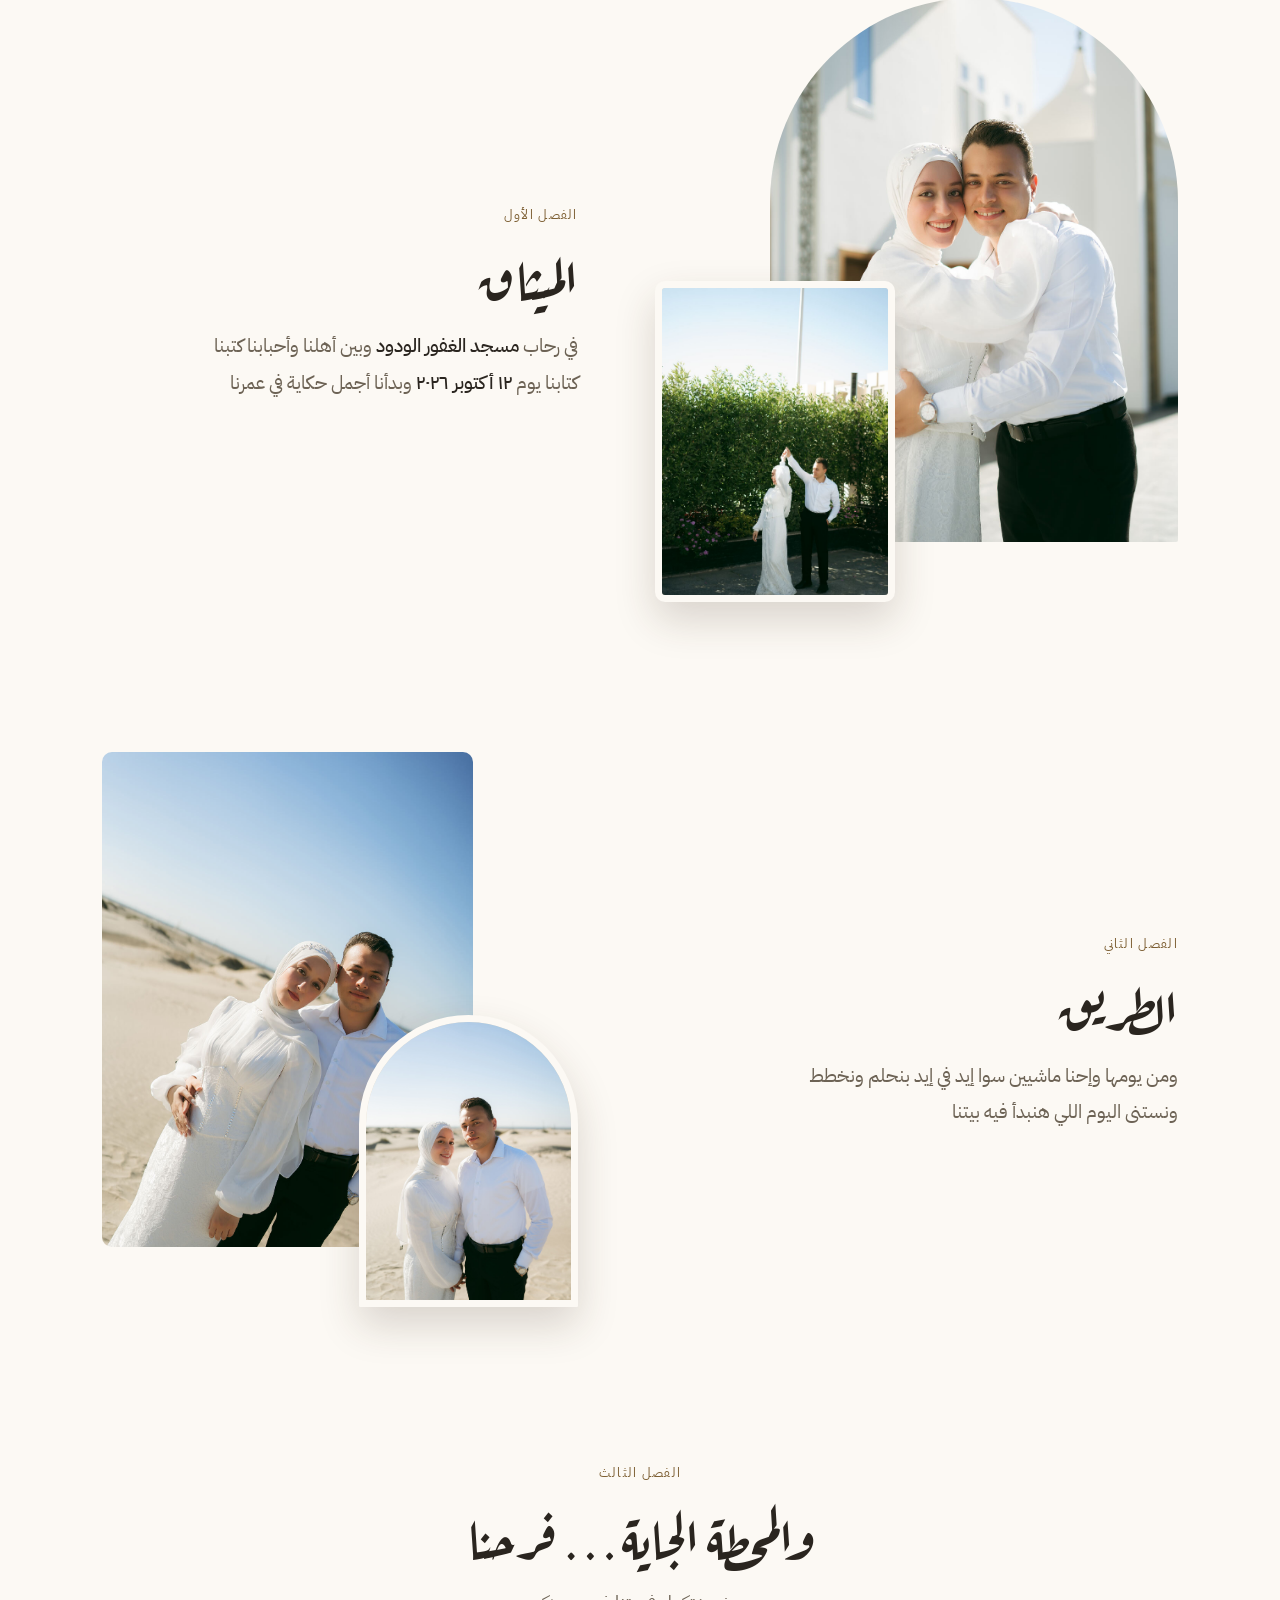
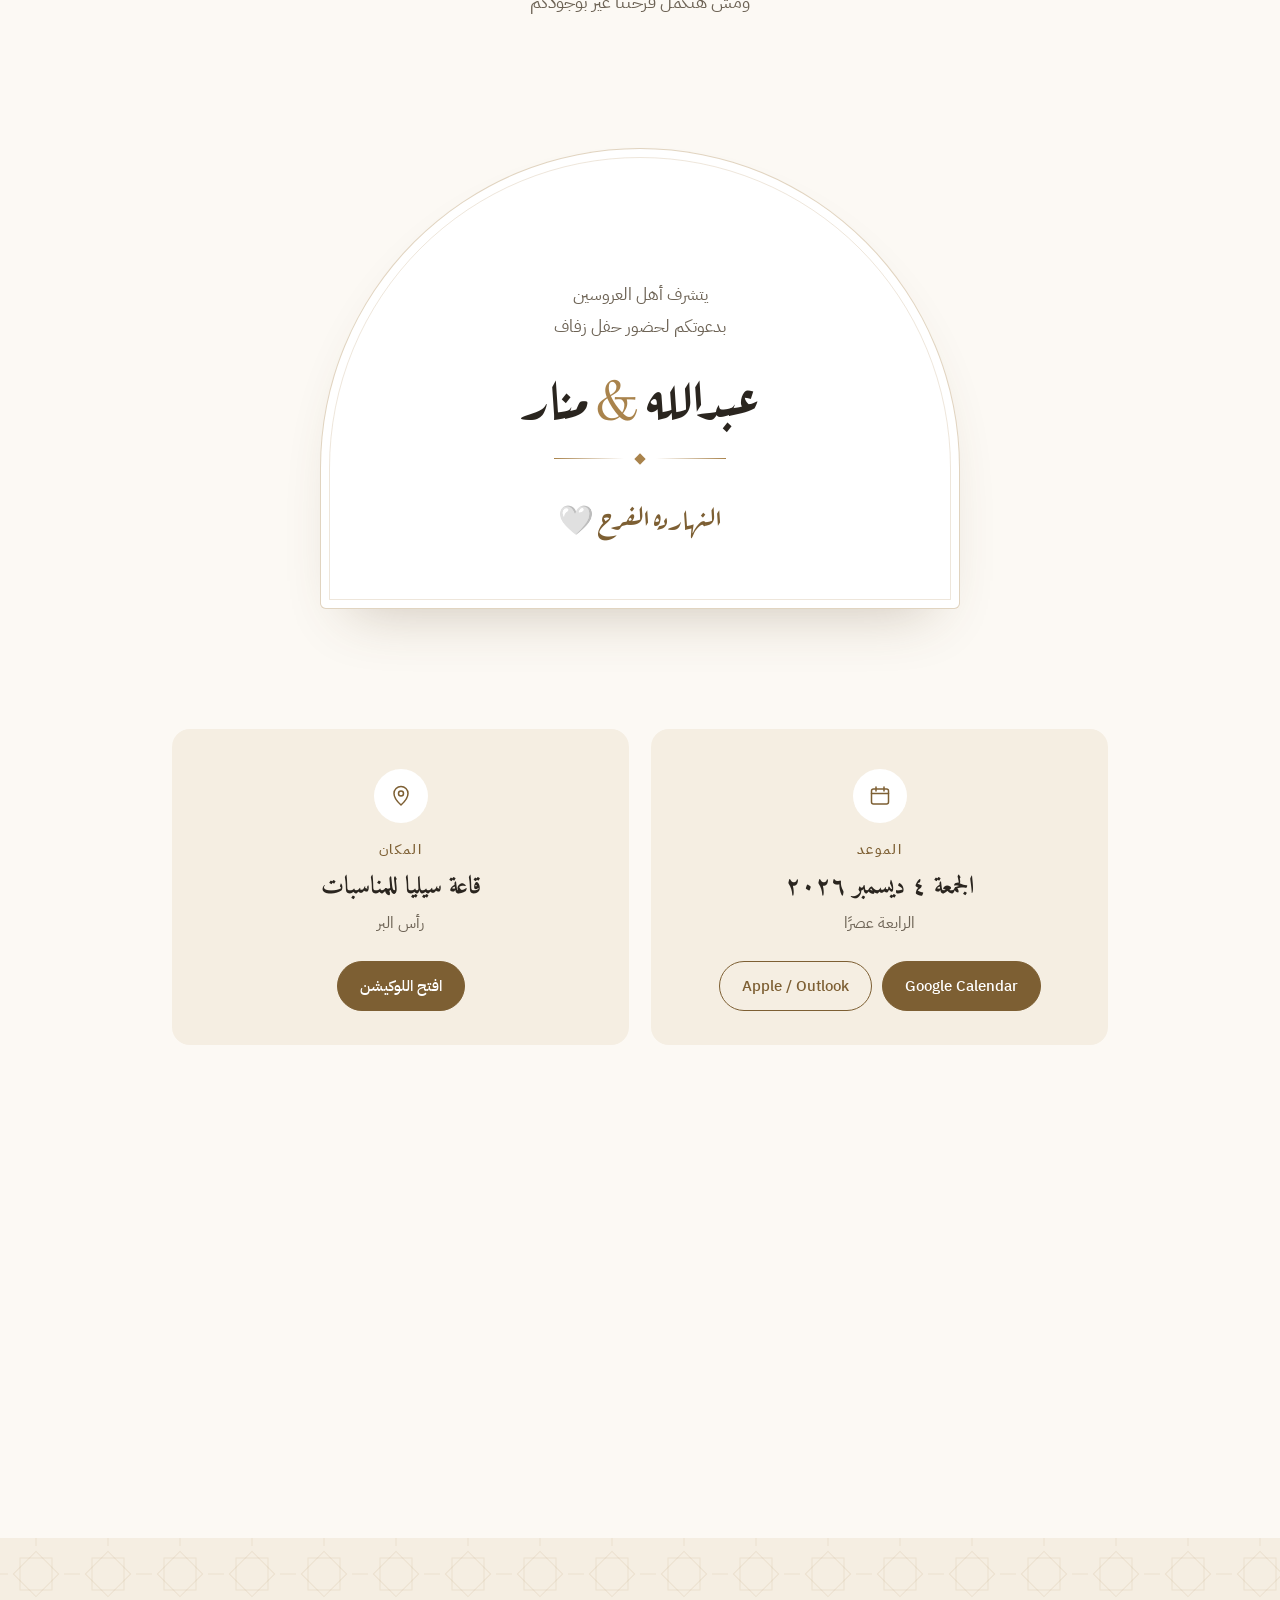
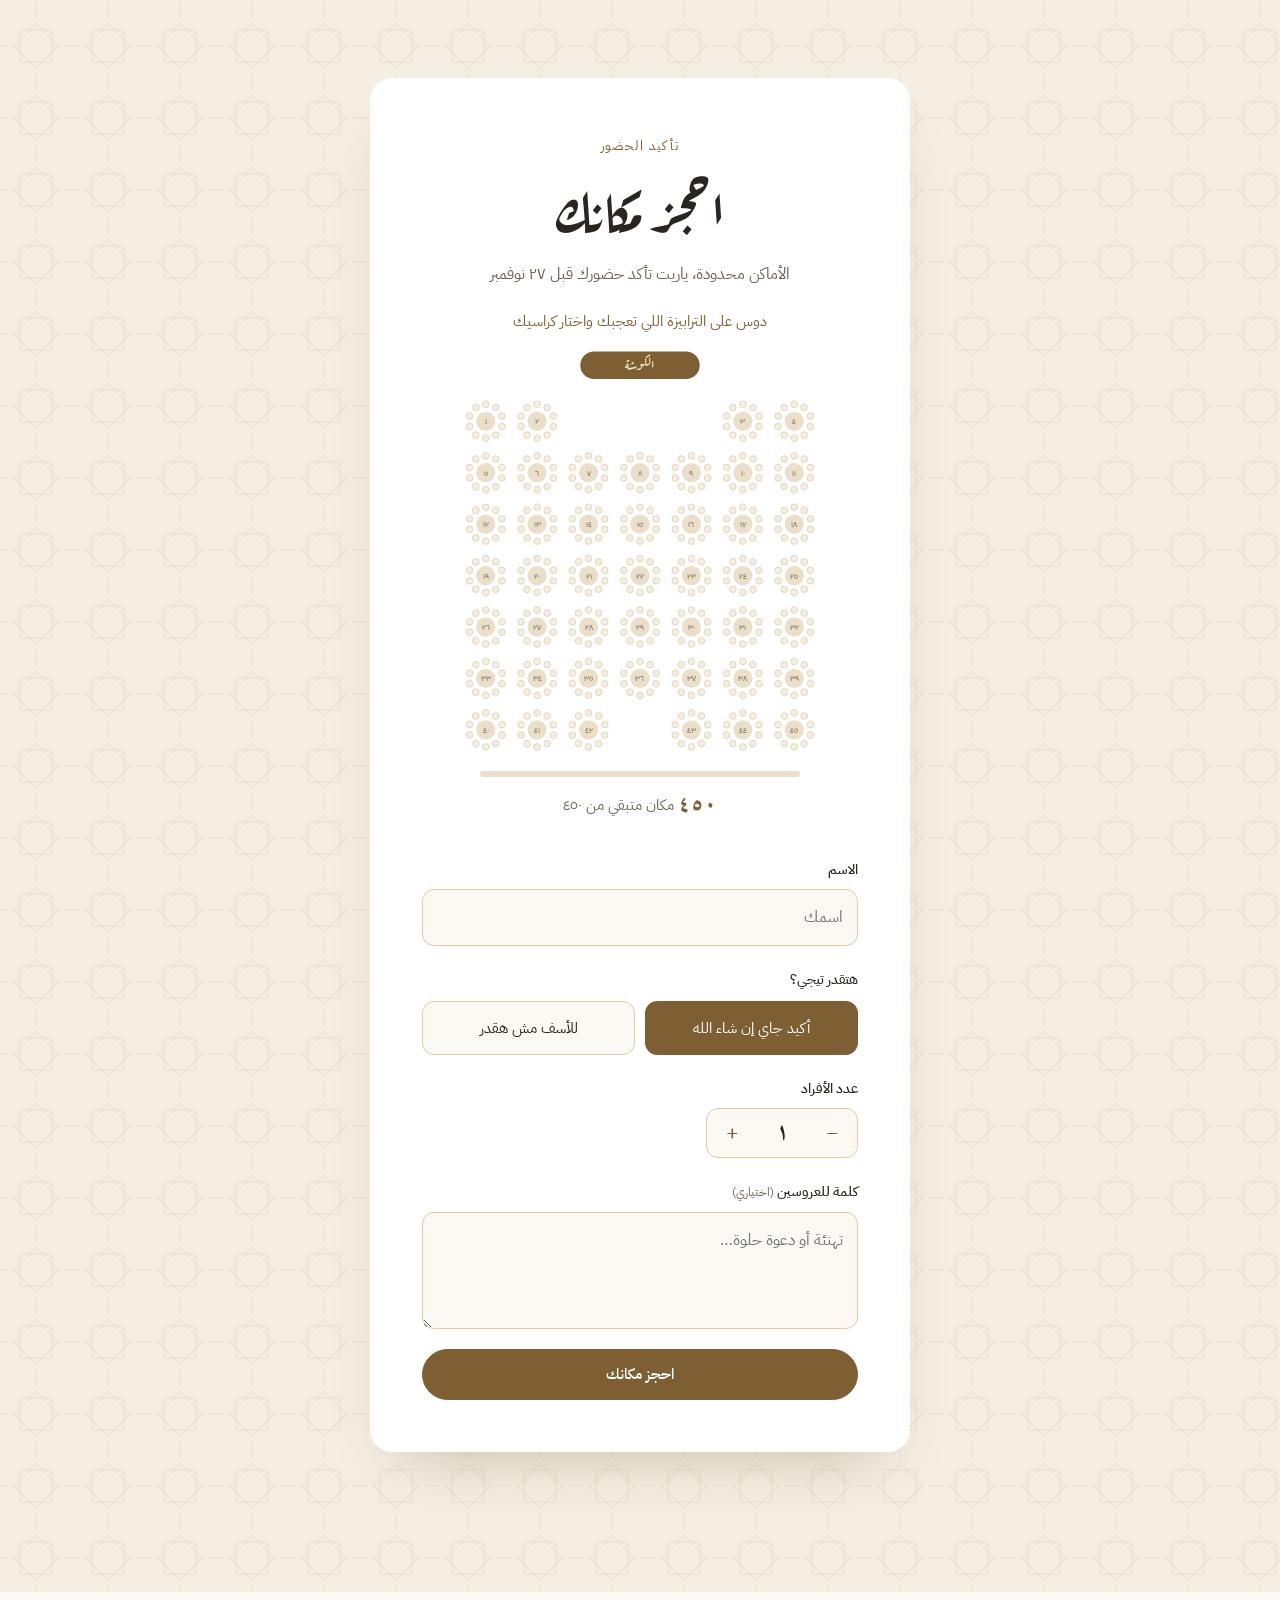
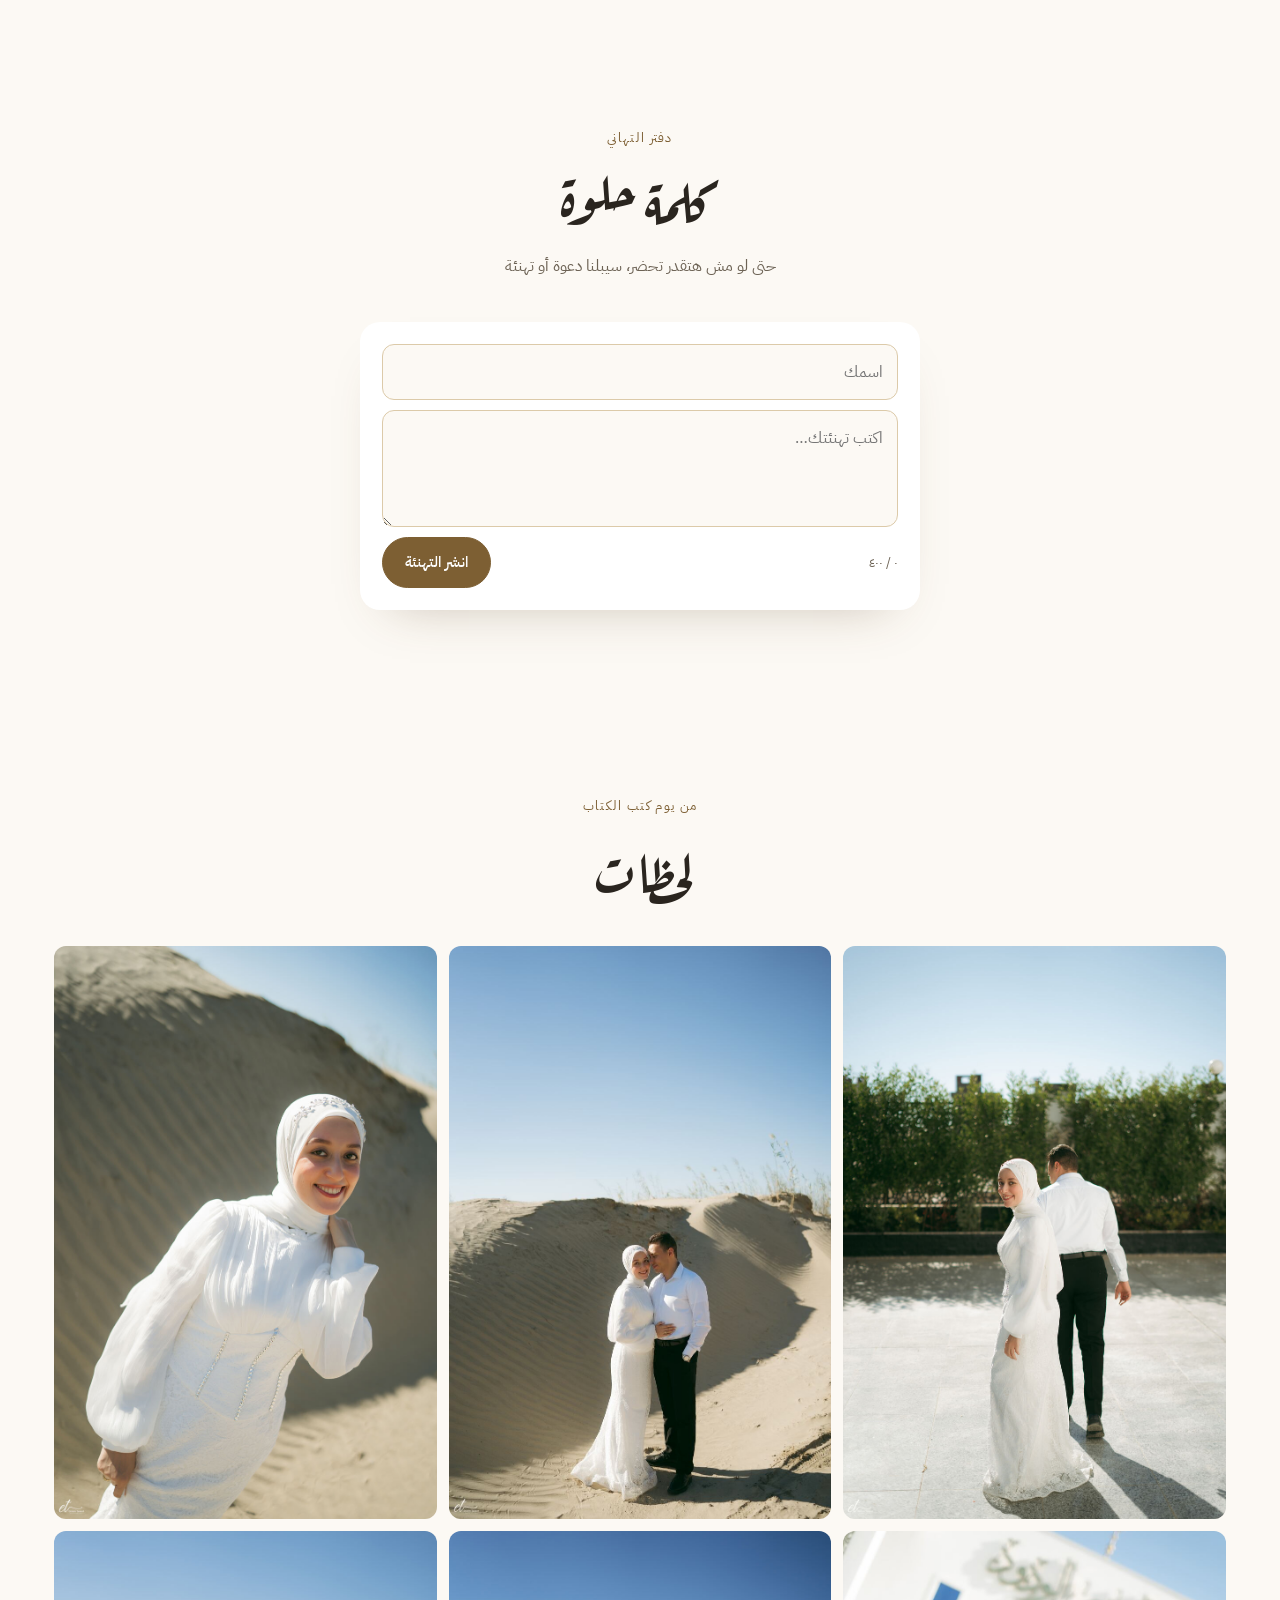
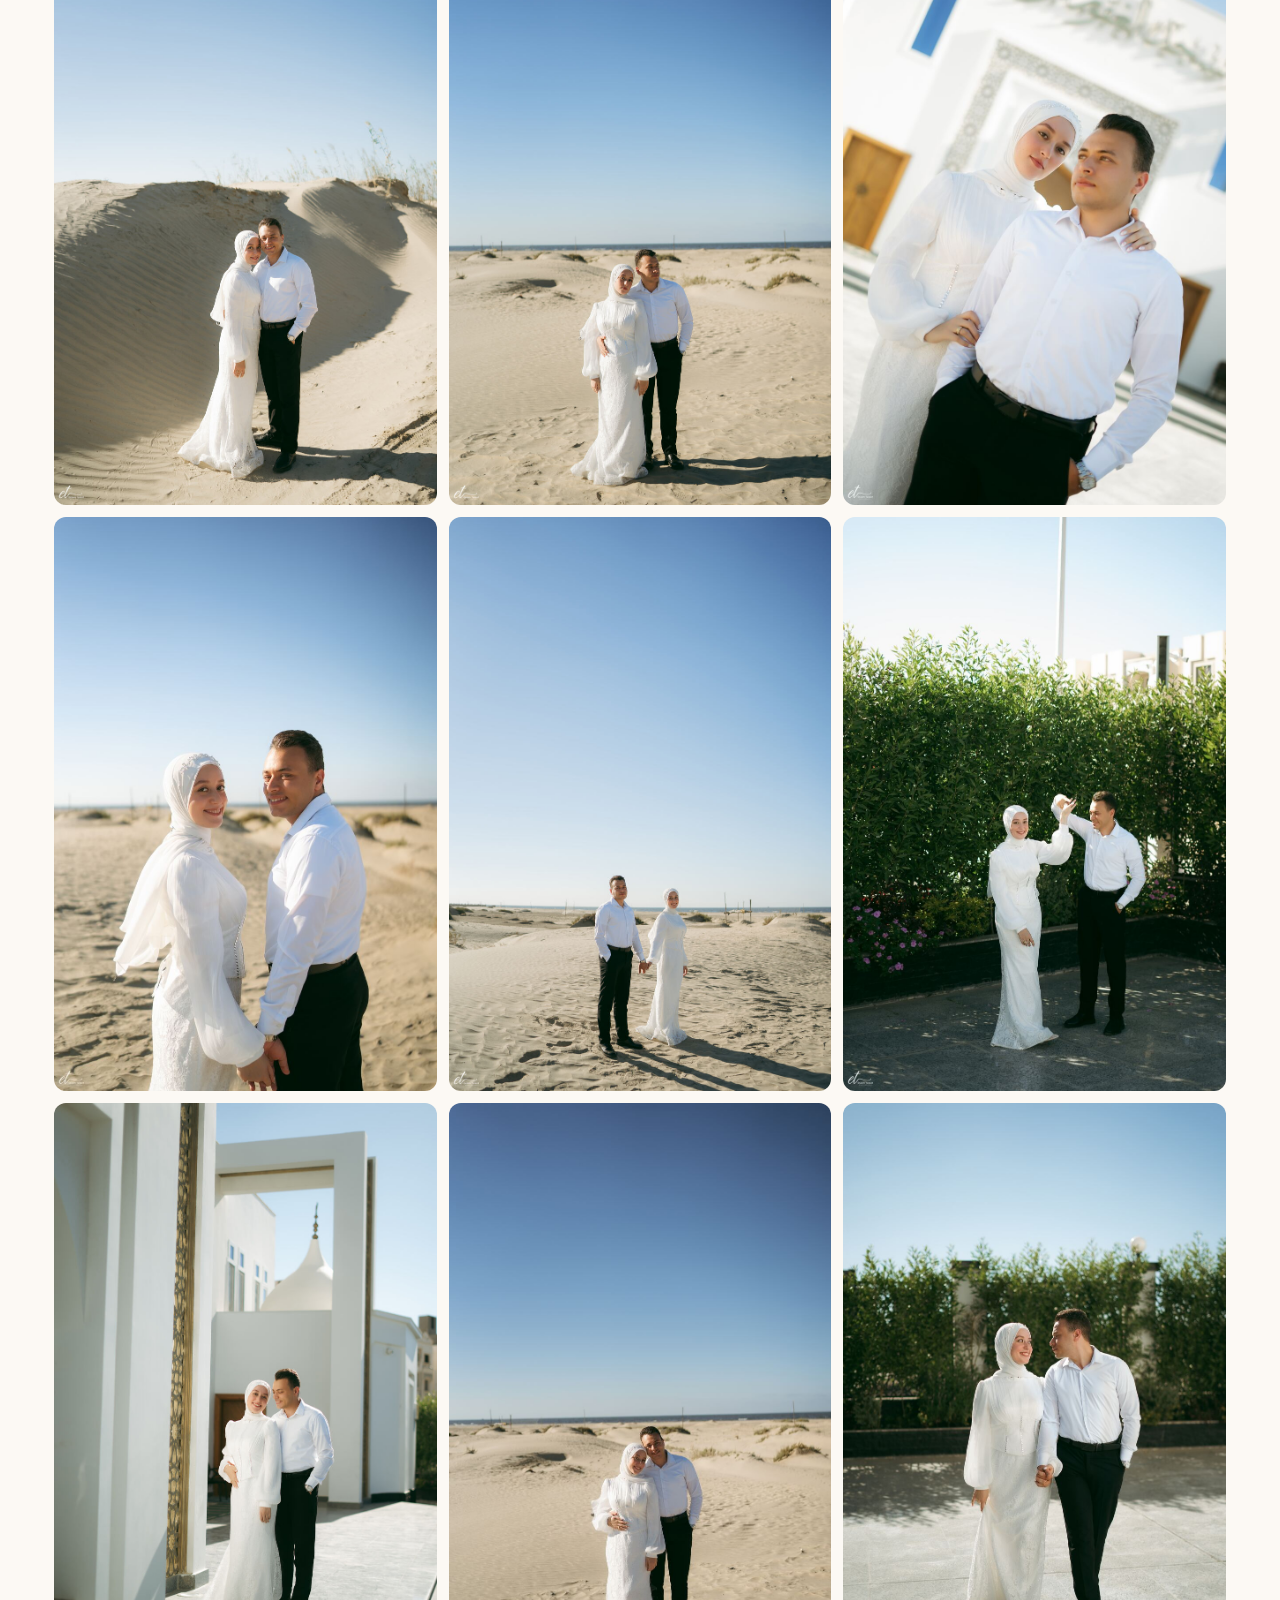
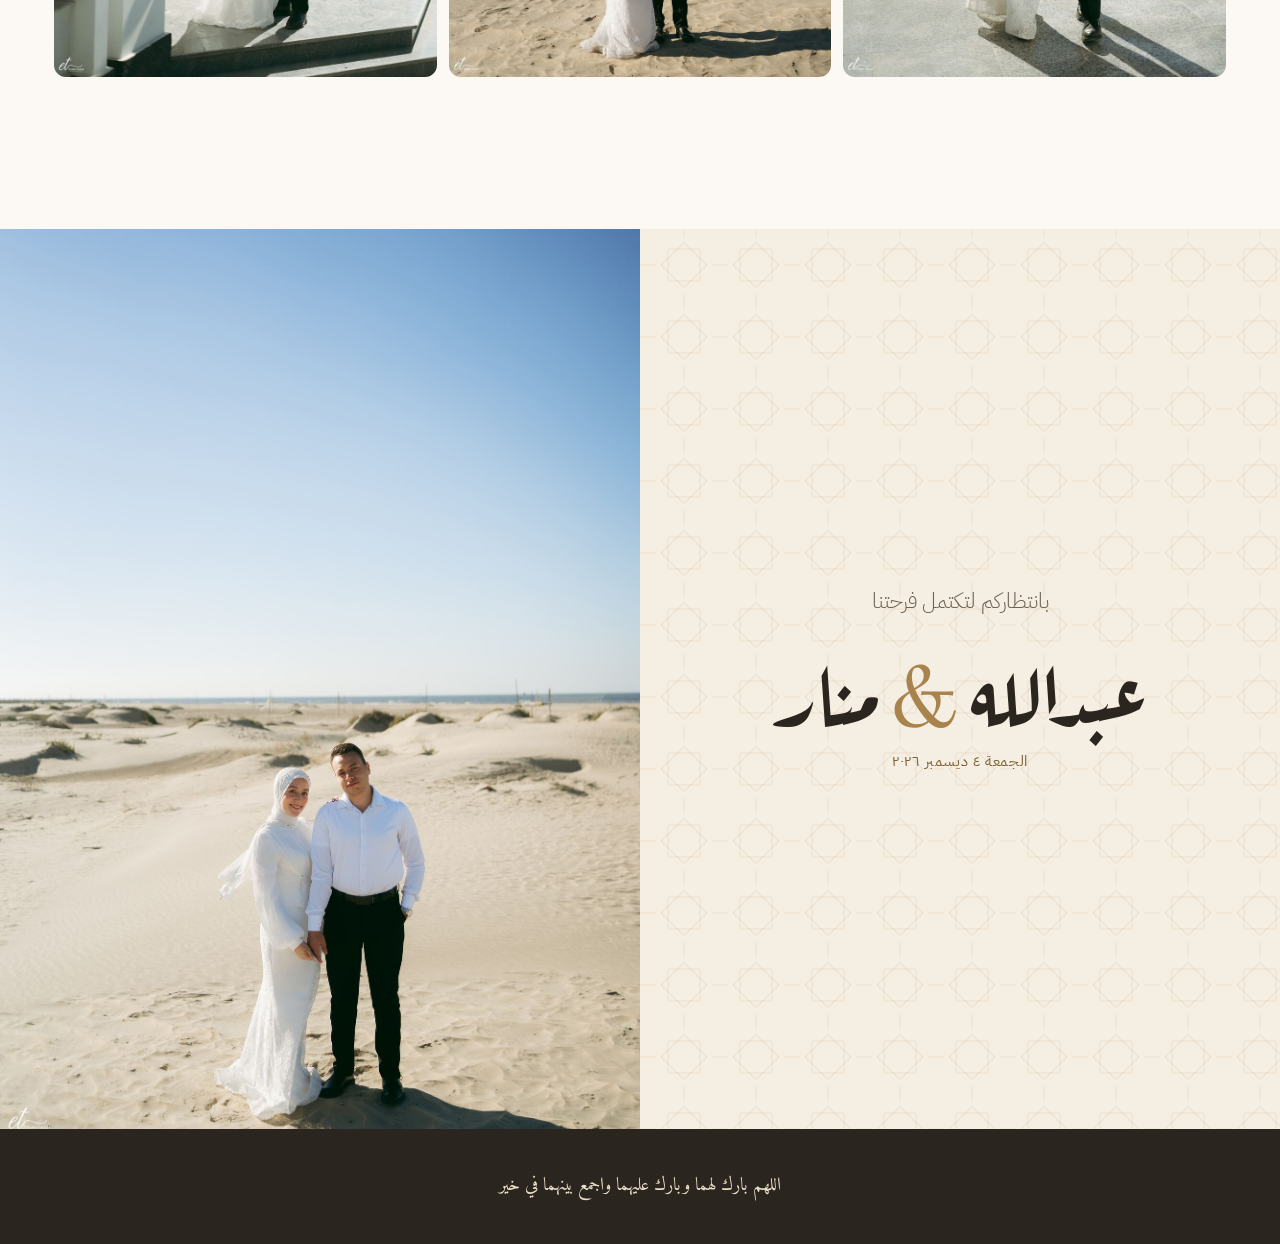
==== commit 666d410d: "Use DSC04501 as the header photo and move the desert photo to the footer Co-Authored-By: Claude Opus" ====
--- a/index.html
+++ b/index.html
@@ -60,7 +60,7 @@
 
     <!-- ================= الهيرو ================= -->
     <header class="hero">
-      <div class="hero-media"><img src="images/hero.jpg" alt="عبدالله ومنار في الصحرا" /></div>
+      <div class="hero-media"><img src="images/hero.jpg" alt="عبدالله ومنار ماشيين إيد في إيد" /></div>
       <div class="hero-shade"></div>
       <div class="hero-content">
         <p class="basmala reveal">بسم الله الرحمن الرحيم</p>
@@ -266,7 +266,7 @@
 
     <!-- ================= الختام ================= -->
     <section class="finale">
-      <img src="images/finale.jpg" alt="عبدالله ومنار أمام مسجد الغفور الودود" loading="lazy" />
+      <img src="images/finale.jpg" alt="عبدالله ومنار في الصحرا" loading="lazy" />
       <div class="finale-shade"></div>
       <div class="finale-content reveal">
         <p>بانتظاركم لتكتمل فرحتنا</p>
--- a/css/style.css
+++ b/css/style.css
@@ -178,12 +178,12 @@
 /* ================= الهيرو ================= */
 .hero { position: relative; height: 100svh; min-height: 560px; overflow: hidden; color: var(--white); }
 .hero-media { position: absolute; inset: 0; }
-.hero-media img { width: 100%; height: 100%; object-fit: cover; object-position: center 78%; transform: scale(1.12); transition: transform 6s var(--ease); }
+.hero-media img { width: 100%; height: 100%; object-fit: cover; object-position: center 70%; transform: scale(1.12); transition: transform 6s var(--ease); }
 body.opened .hero-media img { transform: scale(1); }
 .hero-shade { position: absolute; inset: 0; background: linear-gradient(180deg, rgba(22,36,54,.62) 0%, rgba(22,36,54,.3) 32%, rgba(22,36,54,0) 55%, rgba(20,16,10,0) 80%, rgba(20,16,10,.35) 100%); }
 .hero-content {
   position: absolute; inset: 0 0 auto 0;
-  padding: calc(clamp(56px, 11vh, 110px) + env(safe-area-inset-top)) 24px 0;
+  padding: calc(clamp(40px, 7vh, 110px) + env(safe-area-inset-top)) 24px 0;
   text-align: center;
   display: flex; flex-direction: column; align-items: center; gap: 6px;
 }
@@ -430,9 +430,9 @@
 
 /* ================= الختام ================= */
 .finale { position: relative; height: 100svh; min-height: 560px; overflow: hidden; color: var(--white); }
-.finale img { position: absolute; inset: 0; width: 100%; height: 100%; object-fit: cover; object-position: center 40%; }
-.finale-shade { position: absolute; inset: 0; background: linear-gradient(0deg, rgba(20,16,10,.82) 0%, rgba(20,16,10,.45) 28%, rgba(20,16,10,0) 52%); }
-.finale-content { position: absolute; inset: auto 0 0 0; text-align: center; padding: 0 24px calc(clamp(48px, 8vh, 90px) + env(safe-area-inset-bottom)); }
+.finale img { position: absolute; inset: 0; width: 100%; height: 100%; object-fit: cover; object-position: center 75%; }
+.finale-shade { position: absolute; inset: 0; background: linear-gradient(180deg, rgba(22,36,54,.55) 0%, rgba(22,36,54,.2) 35%, rgba(22,36,54,0) 55%); }
+.finale-content { position: absolute; inset: 0 0 auto 0; text-align: center; padding: calc(clamp(64px, 12vh, 130px) + env(safe-area-inset-top)) 24px 0; }
 .finale-content p { font-size: clamp(1.05rem, 3.4vw, 1.3rem); font-weight: 300; }
 .finale-content h2 { font-family: var(--f-display); font-weight: 400; font-size: clamp(3rem, 12vw, 5.6rem); line-height: 1.4; text-shadow: 0 4px 30px rgba(0,0,0,.2); }
 .finale-content em { color: #f1dcb4; }
@@ -475,7 +475,7 @@
   .basmala { color: var(--ink-soft); }
   .scroll-cue { left: 25%; border-color: var(--sand-500); }
   .scroll-cue span { background: var(--gold-deep); }
-  .finale img { inset: 0 auto 0 0; width: 50%; object-position: center 60%; }
+  .finale img { inset: 0 auto 0 0; width: 50%; object-position: center 80%; }
   .finale-content { inset: 0 0 0 auto; }
   .finale-content p { color: var(--ink-soft); }
   .finale-date { color: var(--gold-deep); }
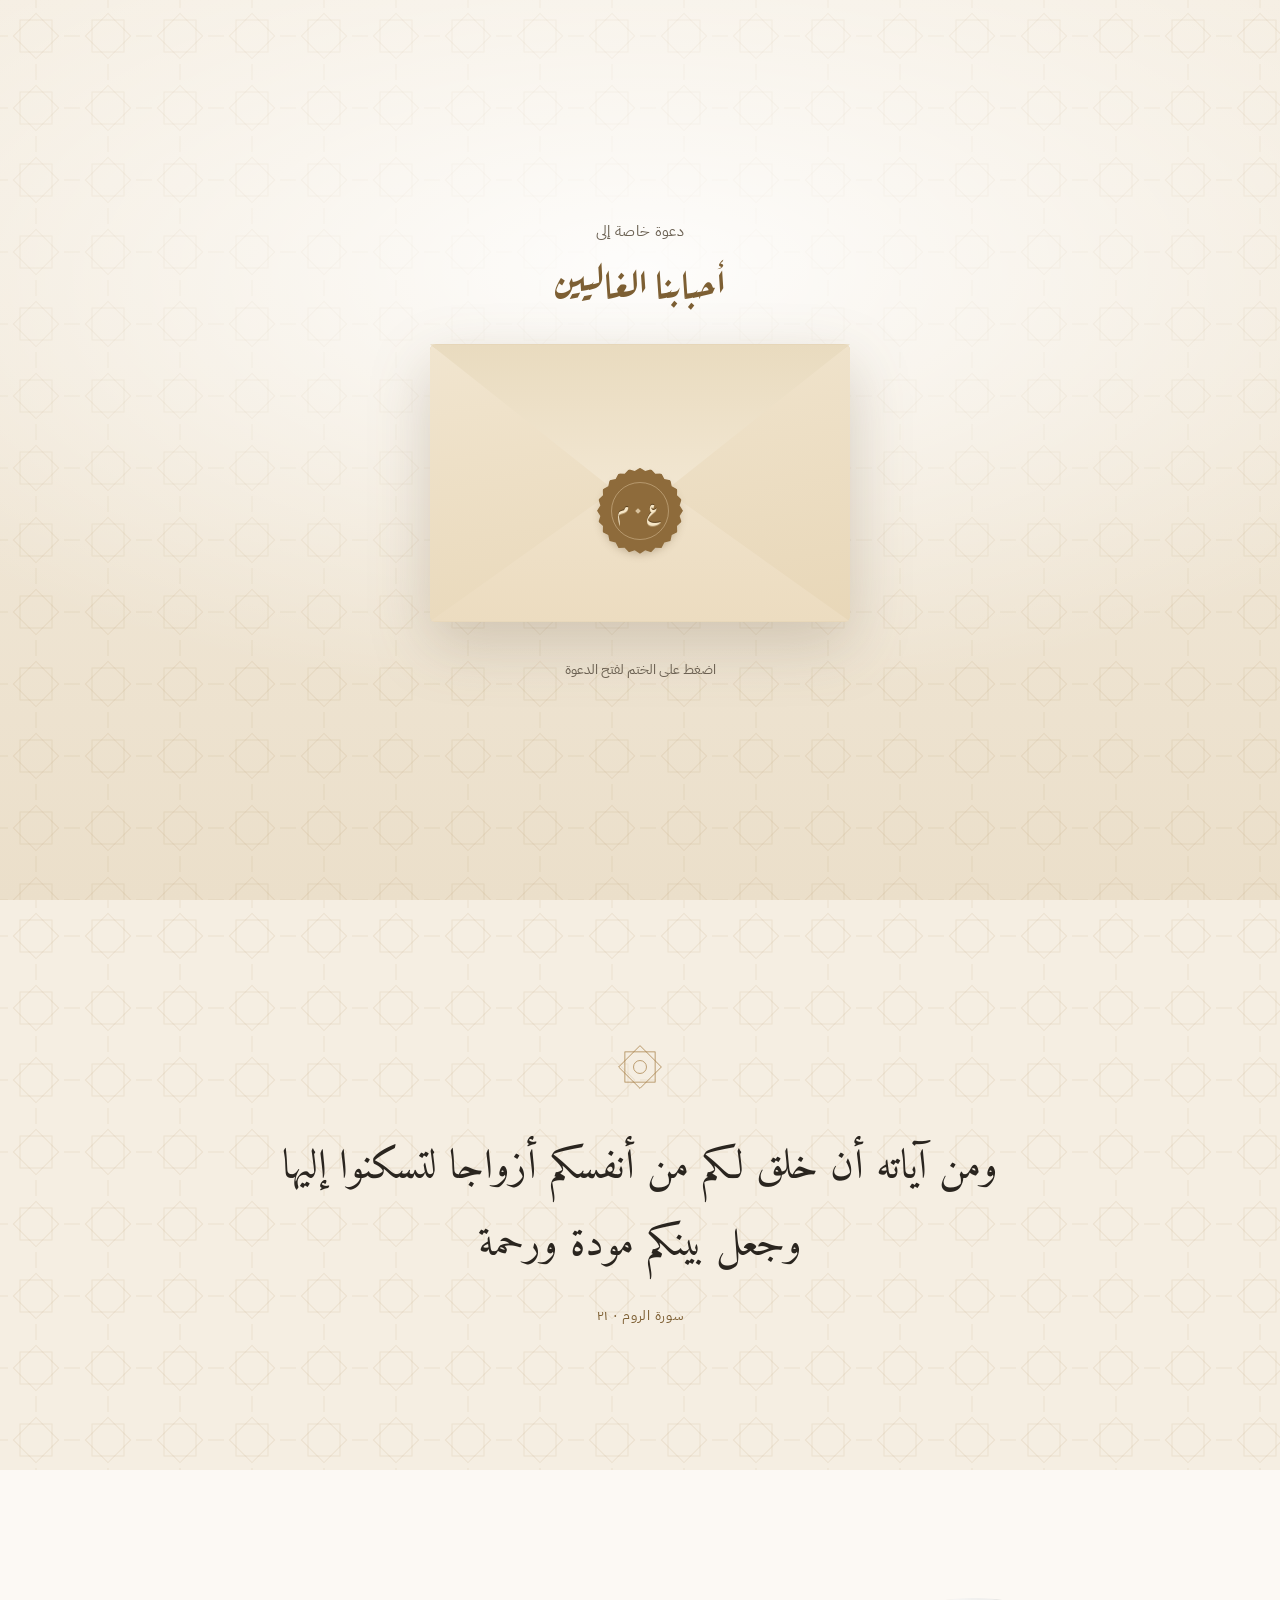
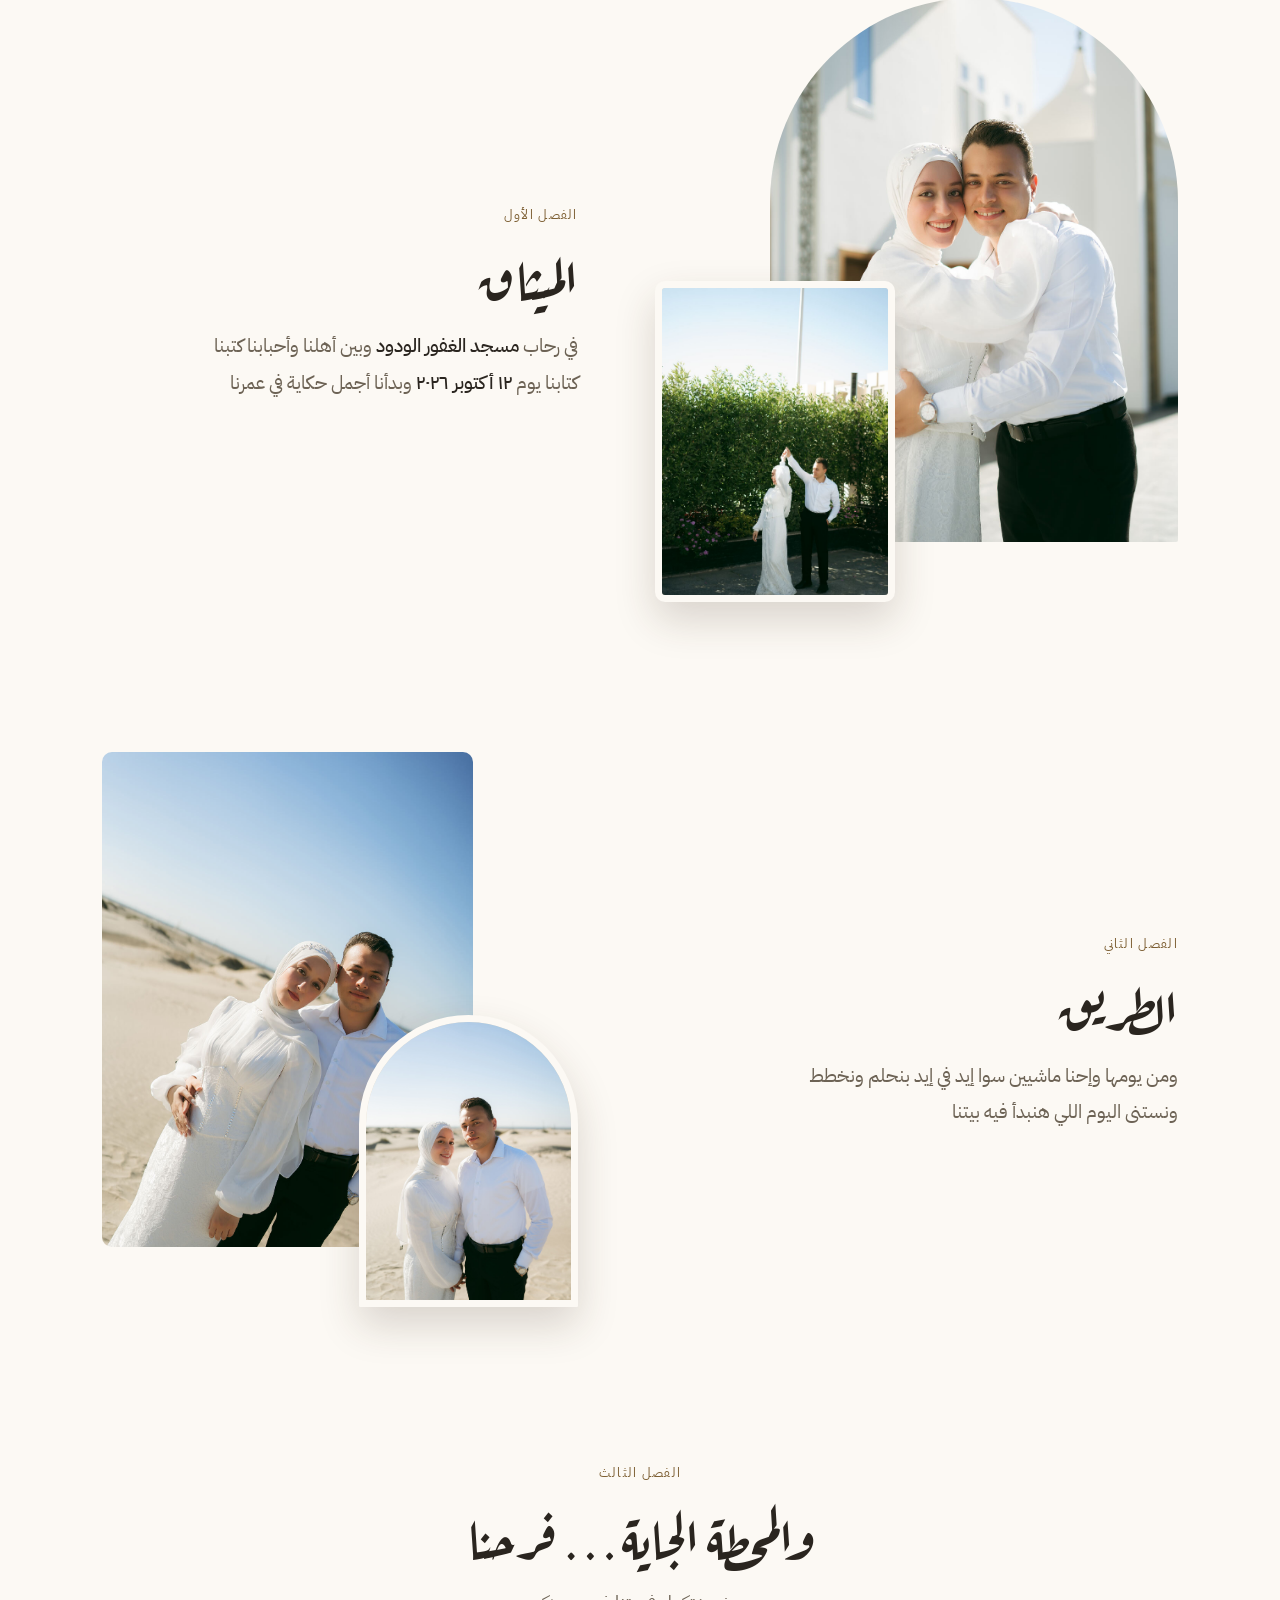
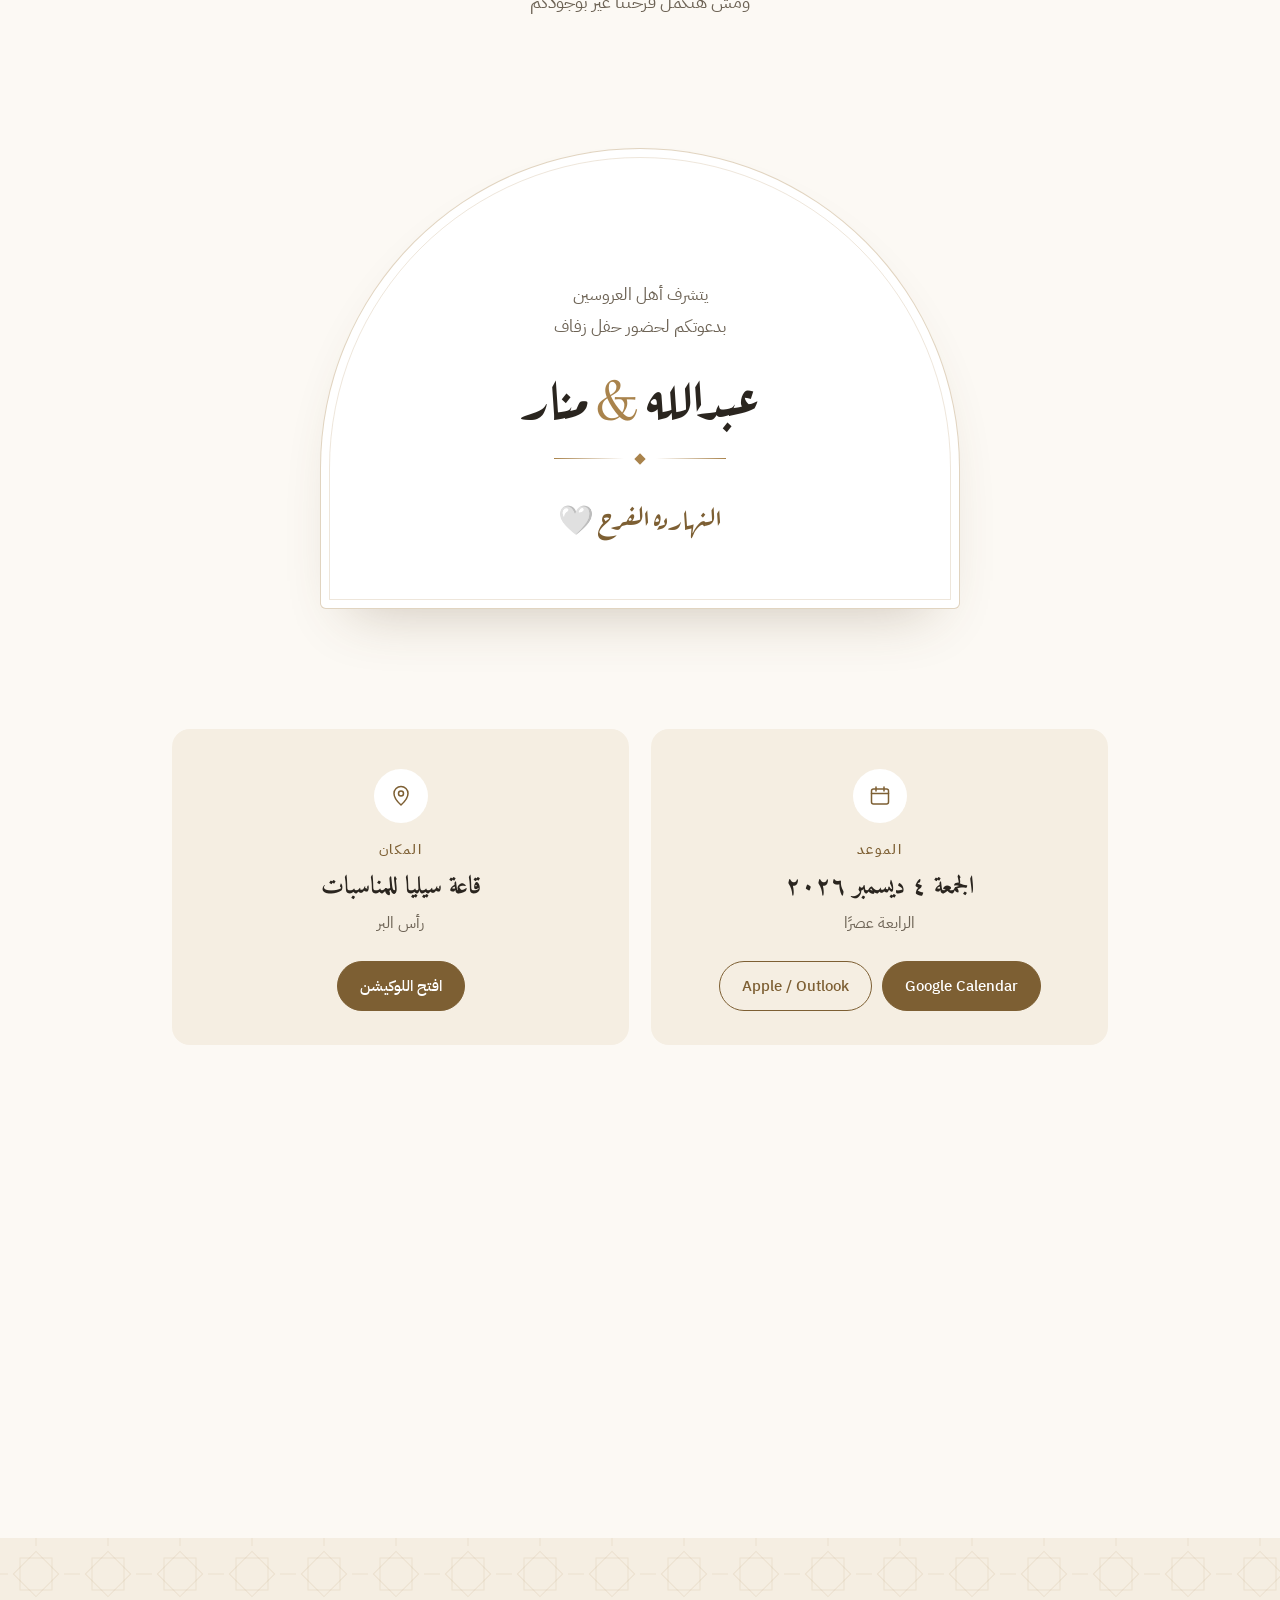
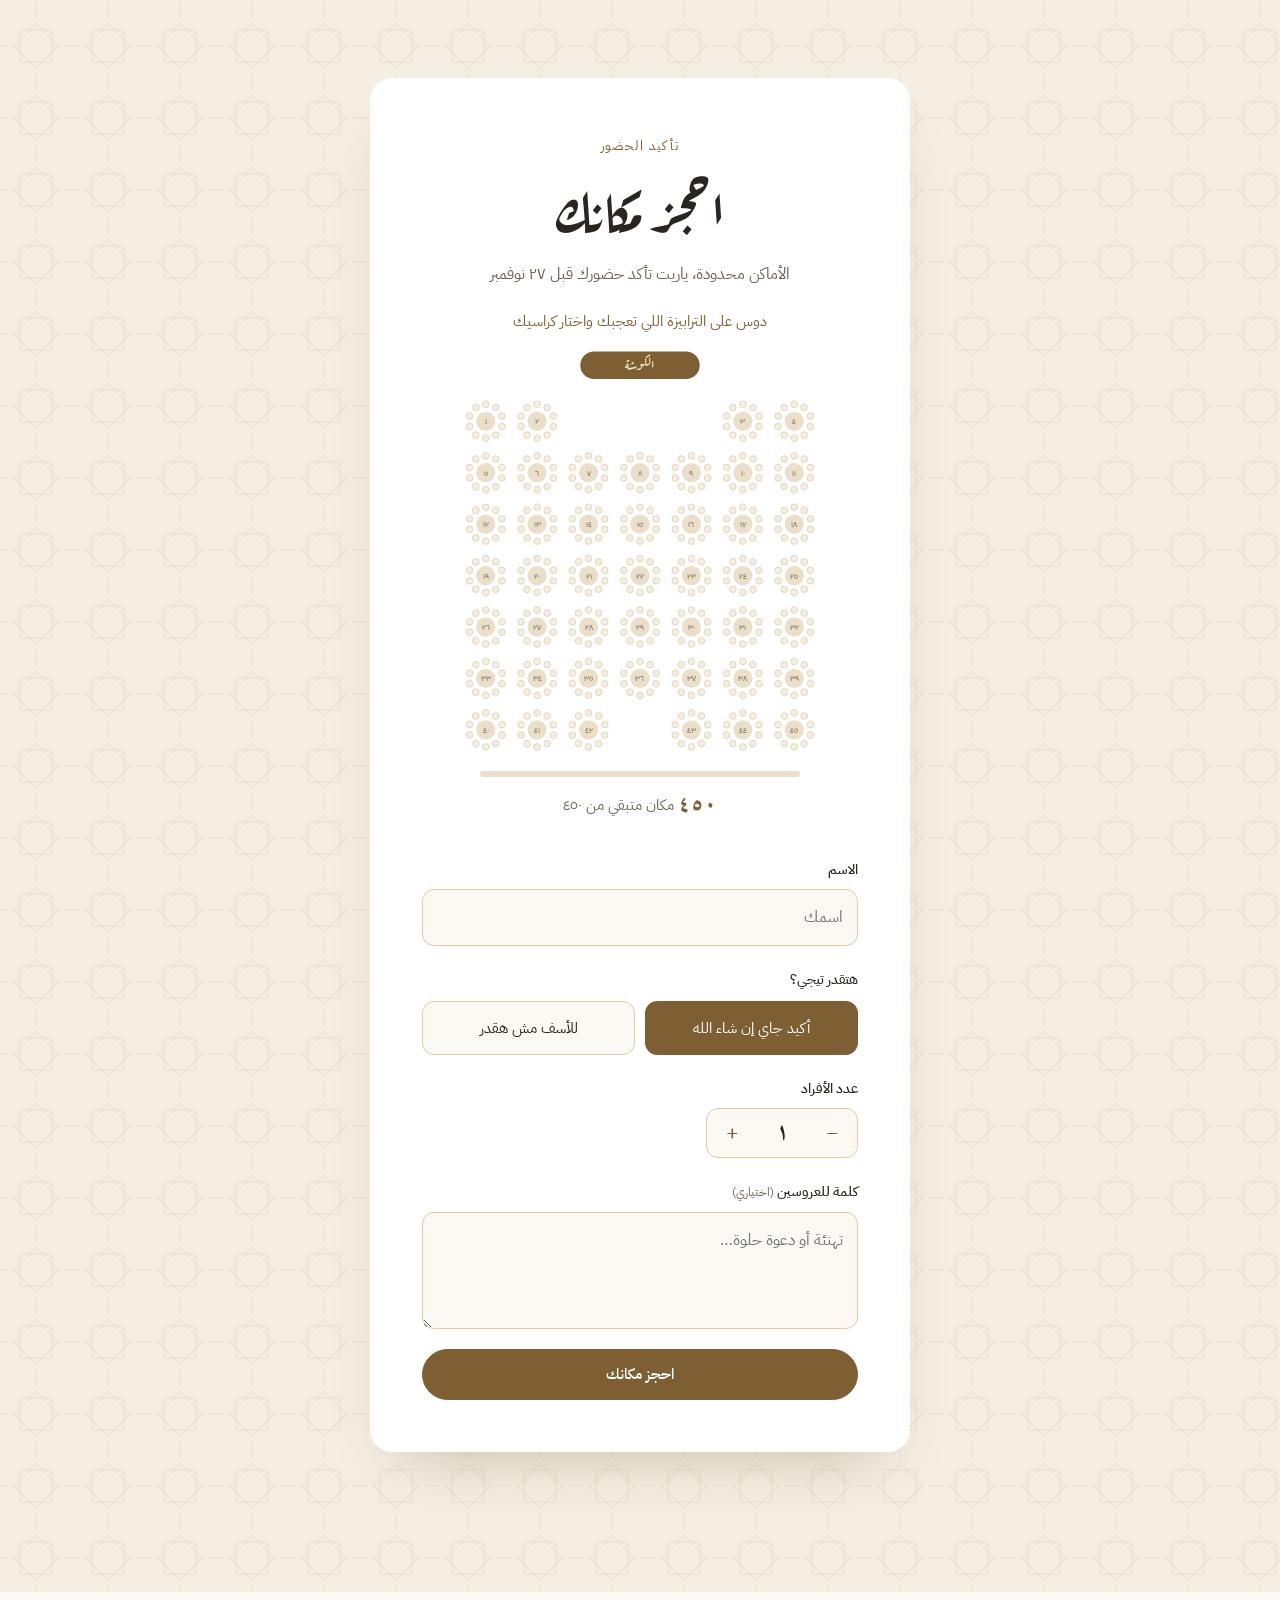
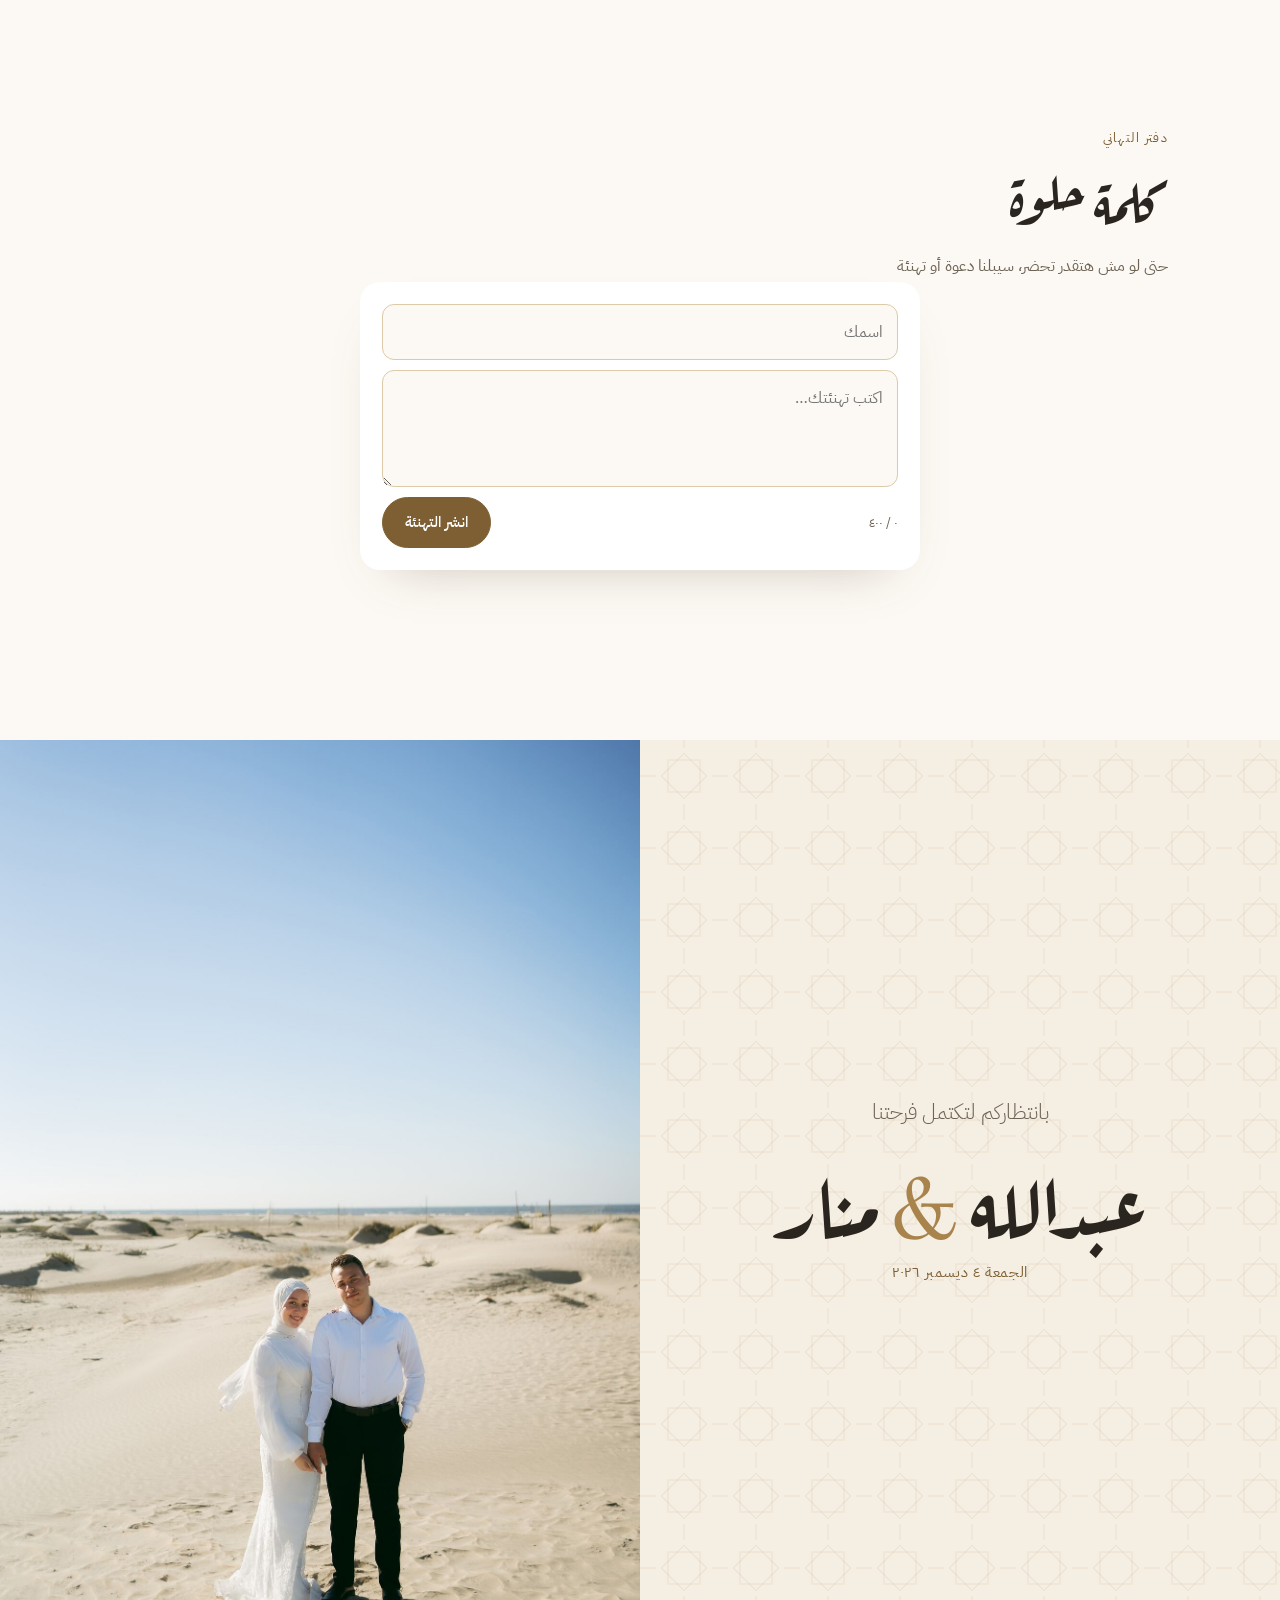
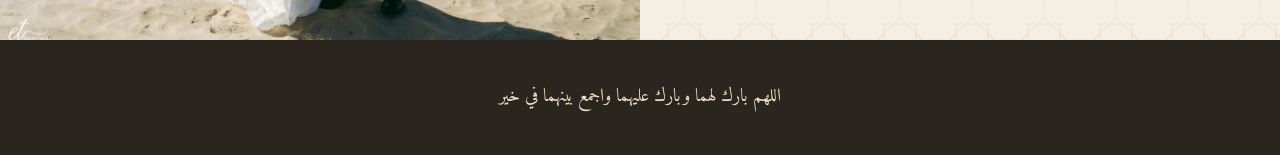
==== commit 50092908: "Remove the photo gallery section Co-Authored-By: Claude Opus 5.5 <noreply@anthropic.com> Claude-Sess" ====
--- a/index.html
+++ b/index.html
@@ -255,15 +255,6 @@
       <button type="button" class="btn ghost wish-more" id="wishMore" hidden>اعرض أكتر</button>
     </section>
 
-    <!-- ================= الصور ================= -->
-    <section class="gallery-sec">
-      <div class="sec-head reveal">
-        <span class="chapter-num">من يوم كتب الكتاب</span>
-        <h2>لحظات</h2>
-      </div>
-      <div class="gallery" id="gallery"></div>
-    </section>
-
     <!-- ================= الختام ================= -->
     <section class="finale">
       <img src="images/finale.jpg" alt="عبدالله ومنار في الصحرا" loading="lazy" />
@@ -280,14 +271,6 @@
     </footer>
   </main>
 
-  <!-- عارض الصور -->
-  <div class="lightbox" id="lightbox" hidden>
-    <button class="lb-close" type="button" aria-label="إغلاق">×</button>
-    <button class="lb-nav lb-prev" type="button" aria-label="السابقة">‹</button>
-    <img alt="" />
-    <button class="lb-nav lb-next" type="button" aria-label="التالية">›</button>
-  </div>
-
   <script src="js/config.js"></script>
   <script src="js/main.js"></script>
 </body>
--- a/css/style.css
+++ b/css/style.css
@@ -388,7 +388,7 @@
 .hp { position: absolute !important; width: 1px !important; height: 1px !important; min-width: 0 !important; inset: 0 auto auto 0; padding: 0 !important; border: 0 !important; overflow: hidden; clip-path: inset(50%); opacity: 0; pointer-events: none; }
 
 /* ================= دفتر التهاني ================= */
-.wishes { padding: clamp(80px, 12vw, 130px) 22px 0; max-width: 1100px; margin: 0 auto; }
+.wishes { padding: clamp(80px, 12vw, 130px) 22px clamp(80px, 12vw, 130px); max-width: 1100px; margin: 0 auto; }
 .wishes-note { color: var(--ink-soft); }
 .wish-form {
   max-width: 560px; margin: 0 auto 40px; display: flex; flex-direction: column; gap: 10px;
@@ -411,22 +411,6 @@
 .wish.fresh { animation: fresh 1.2s var(--ease); }
 @keyframes fresh { from { opacity: 0; transform: translateY(-14px) scale(.97); background: #fff4dc; } }
 .wish-more { display: flex; margin: 10px auto 0; }
-
-/* ================= الصور ================= */
-.gallery-sec { padding: clamp(80px, 12vw, 140px) 14px; max-width: 1200px; margin: 0 auto; }
-.sec-head { text-align: center; margin-bottom: 40px; }
-.gallery { columns: 3 260px; column-gap: 12px; }
-.gallery button { display: block; width: 100%; padding: 0; border: 0; margin-bottom: 12px; border-radius: 12px; overflow: hidden; background: var(--sand-200); break-inside: avoid; }
-.gallery img { width: 100%; height: auto; aspect-ratio: 867 / 1300; transition: transform .8s var(--ease); }
-.gallery button:hover img { transform: scale(1.04); }
-
-.lightbox { position: fixed; inset: 0; z-index: 60; background: rgba(22,18,13,.94); display: grid; place-items: center; padding: 50px 12px; }
-.lightbox img { max-width: 100%; max-height: 100%; border-radius: 8px; object-fit: contain; }
-.lb-close, .lb-nav { position: absolute; border: 0; background: rgba(255,255,255,.1); color: #fff; border-radius: 50%; width: 46px; height: 46px; font-size: 1.7rem; line-height: 1; }
-.lb-close { top: 14px; left: 14px; }
-.lb-nav { top: 50%; margin-top: -23px; }
-.lb-prev { right: 12px; }
-.lb-next { left: 12px; }
 
 /* ================= الختام ================= */
 .finale { position: relative; height: 100svh; min-height: 560px; overflow: hidden; color: var(--white); }
@@ -451,8 +435,6 @@
   .frame.arch, .frame.tall { width: 80%; margin-right: 0; }
   .chapter.flip .frame.tall { margin-right: auto; margin-left: 0; }
   .details { grid-template-columns: 1fr; }
-  .gallery { columns: 2; column-gap: 8px; }
-  .gallery button { margin-bottom: 8px; }
   .invite-card { border-radius: 260px 260px 18px 18px; }
 }
 
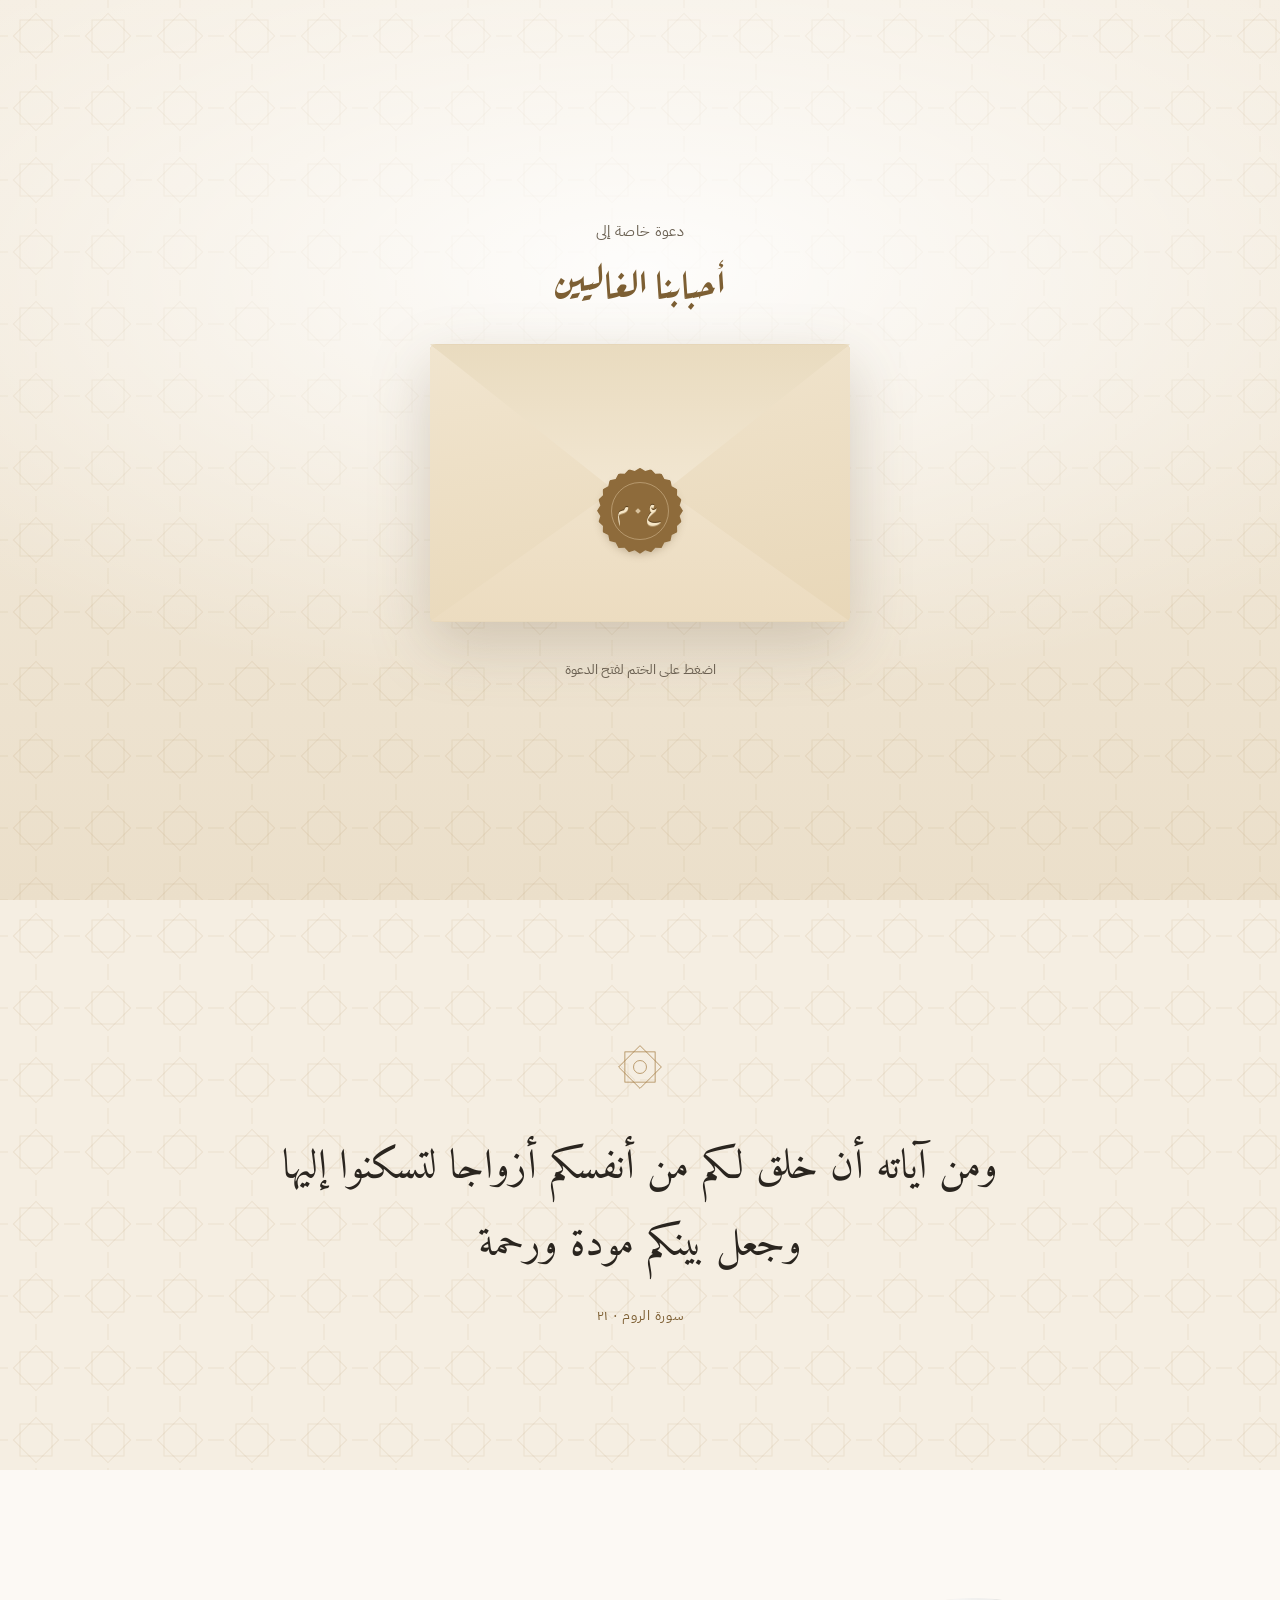
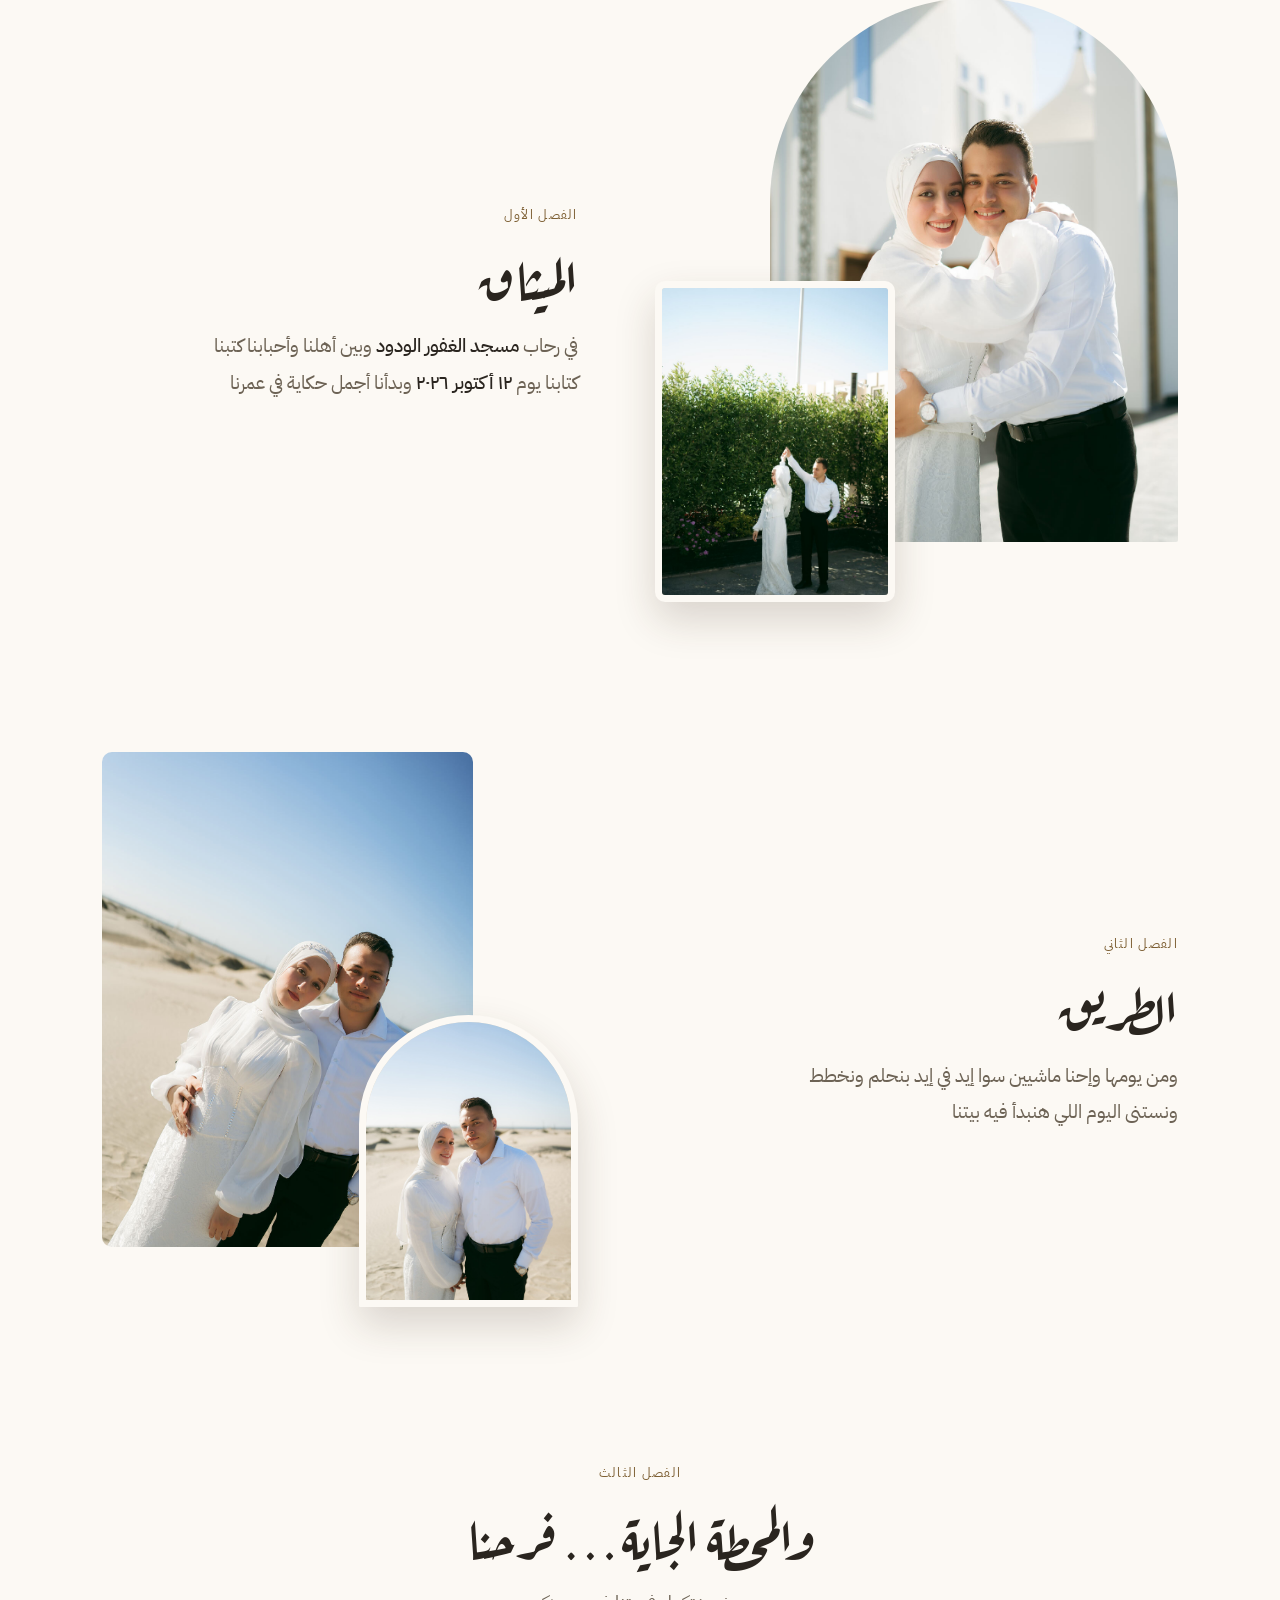
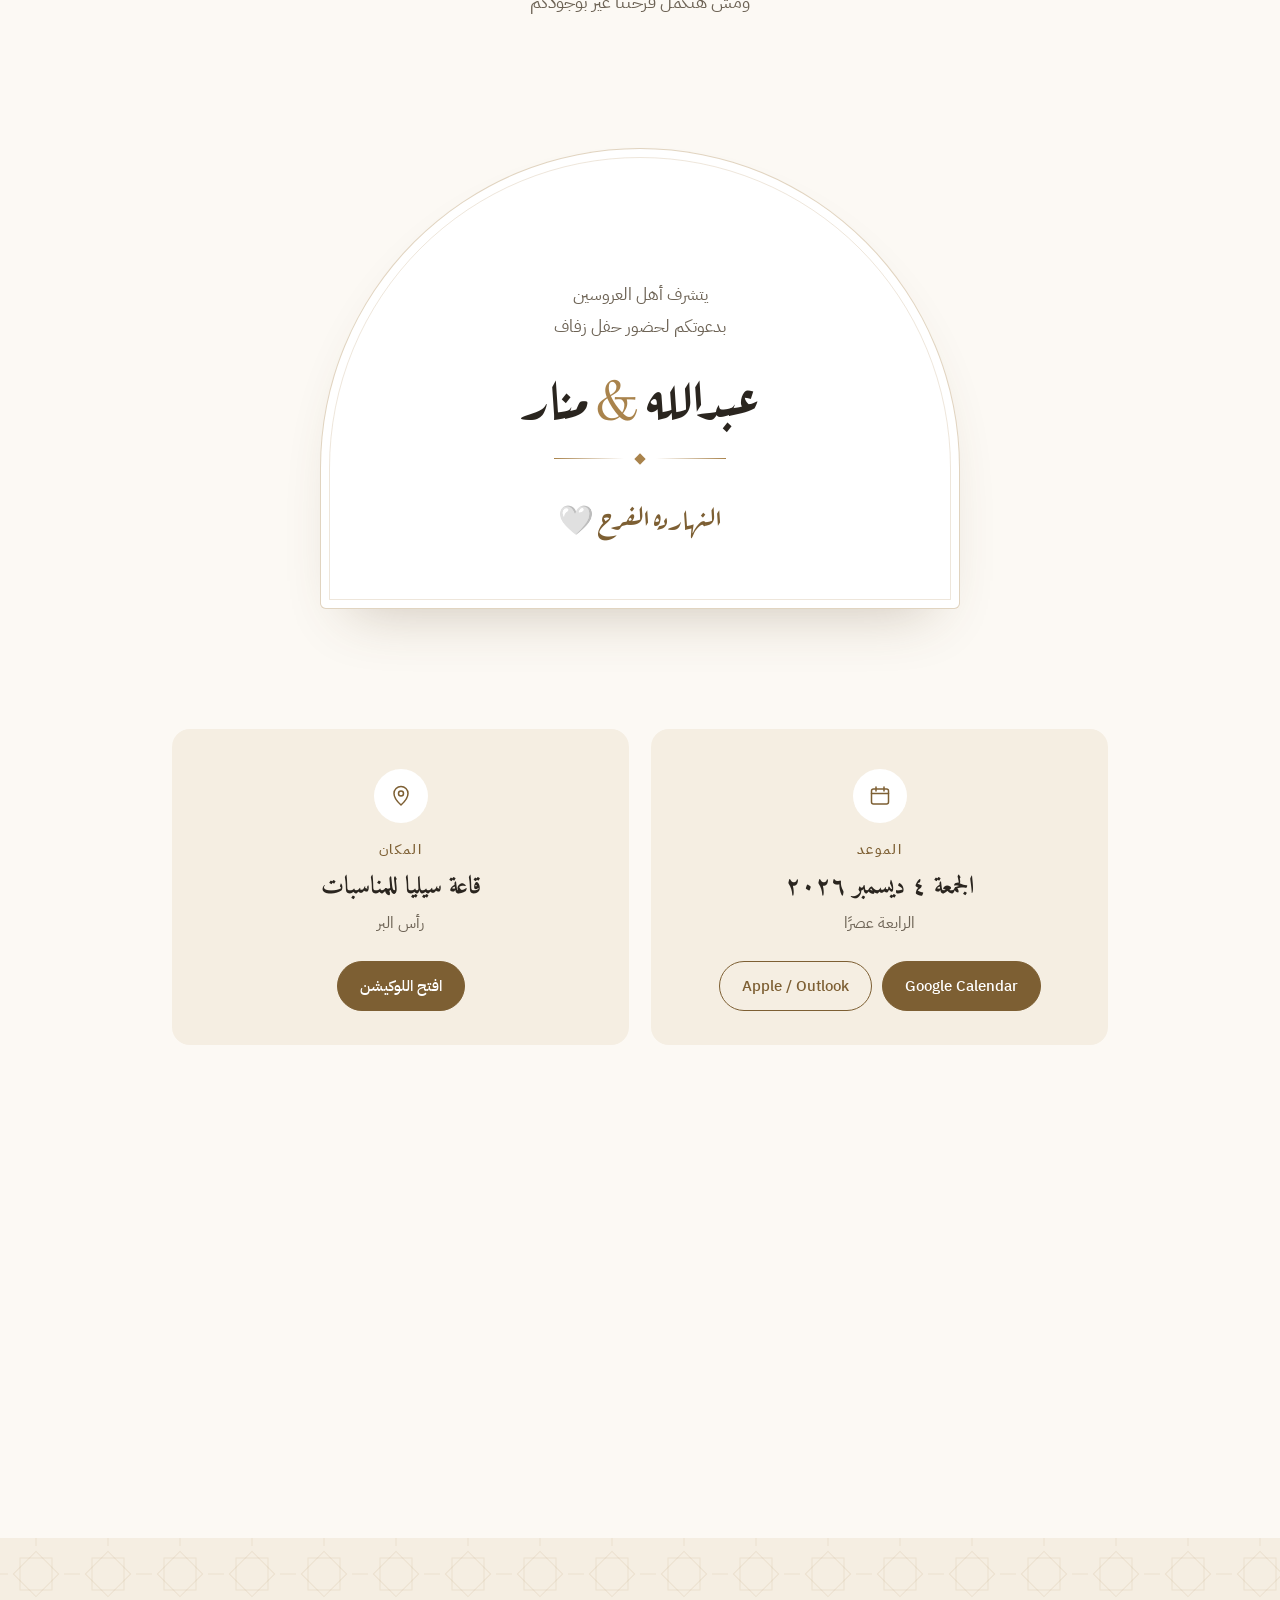
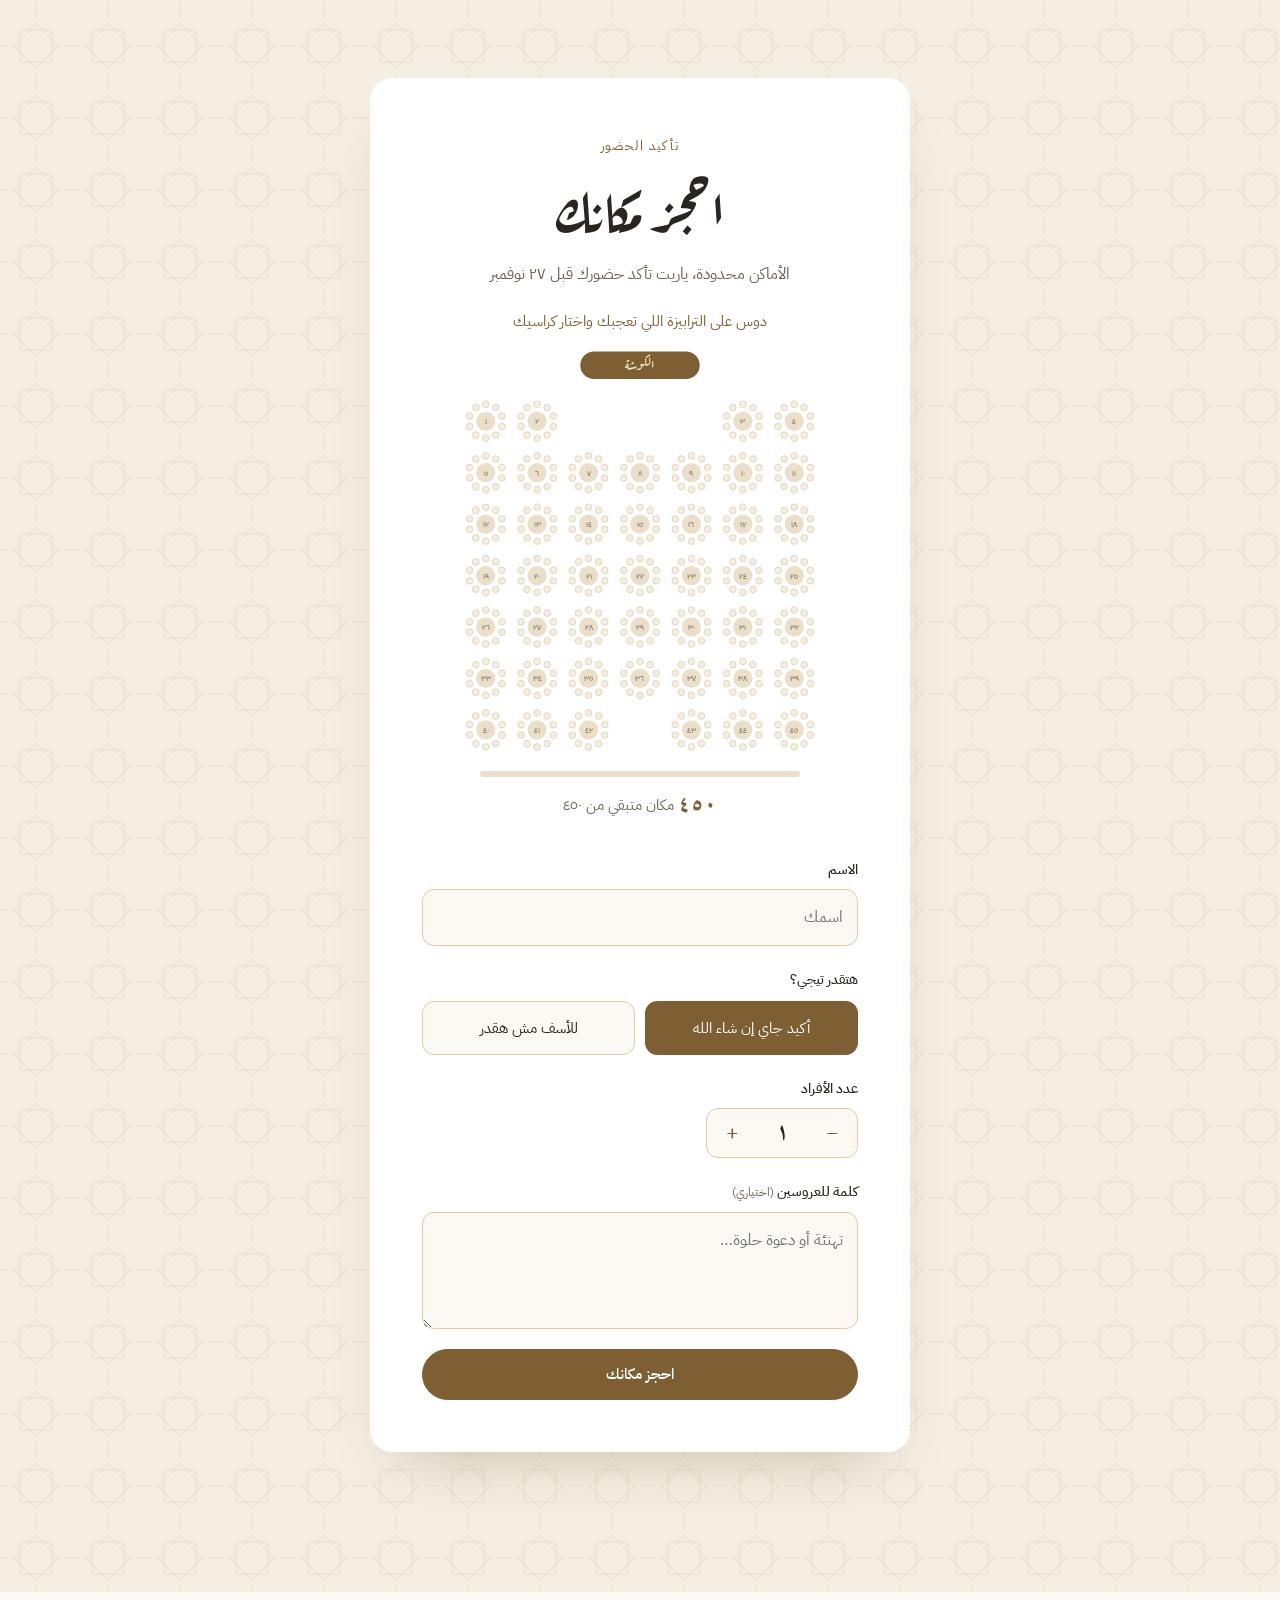
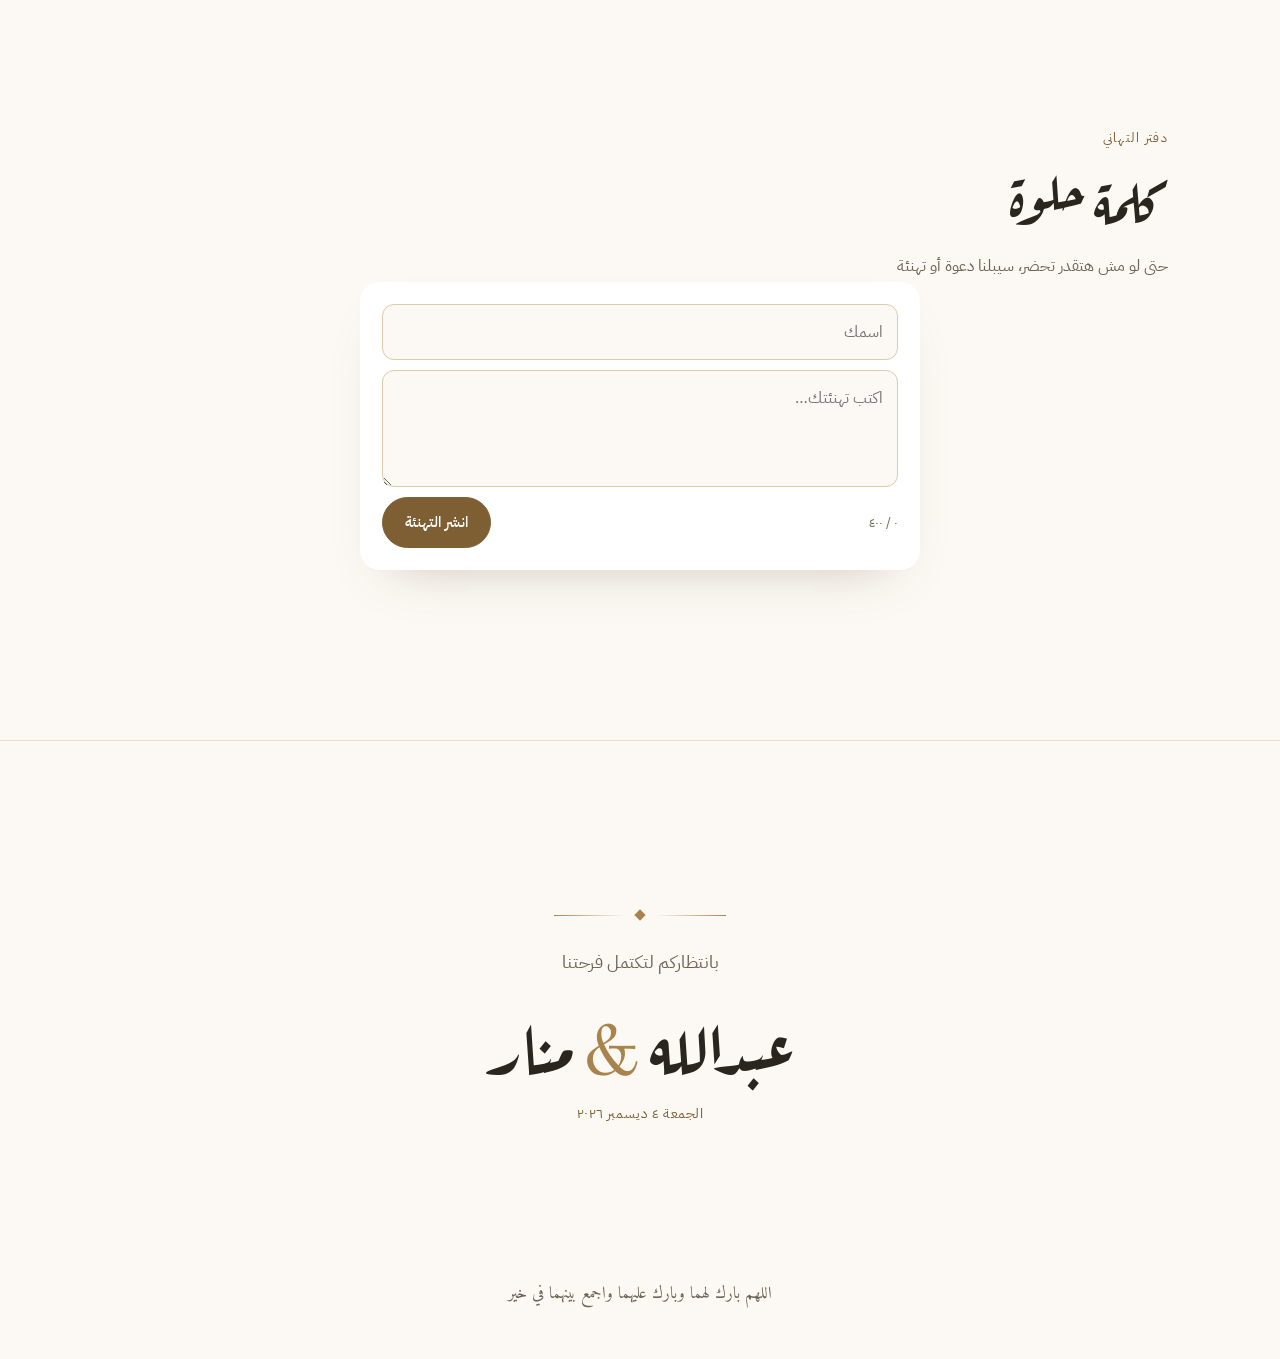
==== commit c087b96e: "Make the closing section a minimal text-only block Co-Authored-By: Claude Opus 5.5 <noreply@anthropi" ====
--- a/index.html
+++ b/index.html
@@ -257,9 +257,8 @@
 
     <!-- ================= الختام ================= -->
     <section class="finale">
-      <img src="images/finale.jpg" alt="عبدالله ومنار في الصحرا" loading="lazy" />
-      <div class="finale-shade"></div>
       <div class="finale-content reveal">
+        <div class="divider" aria-hidden="true"><span></span><i></i><span></span></div>
         <p>بانتظاركم لتكتمل فرحتنا</p>
         <h2><span data-bind="groom"></span> <em>&</em> <span data-bind="bride"></span></h2>
         <span class="finale-date" data-bind="dateText"></span>
--- a/css/style.css
+++ b/css/style.css
@@ -413,17 +413,14 @@
 .wish-more { display: flex; margin: 10px auto 0; }
 
 /* ================= الختام ================= */
-.finale { position: relative; height: 100svh; min-height: 560px; overflow: hidden; color: var(--white); }
-.finale img { position: absolute; inset: 0; width: 100%; height: 100%; object-fit: cover; object-position: center 75%; }
-.finale-shade { position: absolute; inset: 0; background: linear-gradient(180deg, rgba(22,36,54,.55) 0%, rgba(22,36,54,.2) 35%, rgba(22,36,54,0) 55%); }
-.finale-content { position: absolute; inset: 0 0 auto 0; text-align: center; padding: calc(clamp(64px, 12vh, 130px) + env(safe-area-inset-top)) 24px 0; }
-.finale-content p { font-size: clamp(1.05rem, 3.4vw, 1.3rem); font-weight: 300; }
-.finale-content h2 { font-family: var(--f-display); font-weight: 400; font-size: clamp(3rem, 12vw, 5.6rem); line-height: 1.4; text-shadow: 0 4px 30px rgba(0,0,0,.2); }
-.finale-content em { color: #f1dcb4; }
-.finale-date { font-size: .95rem; letter-spacing: .04em; }
-
-.foot { text-align: center; padding: 40px 24px calc(40px + env(safe-area-inset-bottom)); background: var(--ink); color: var(--sand-200); }
-.foot p { font-family: var(--f-quote); font-size: 1.15rem; }
+.finale { padding: clamp(100px, 16vw, 170px) 24px clamp(90px, 14vw, 150px); text-align: center; background: var(--sand-50); border-top: 1px solid var(--sand-200); }
+.finale-content p { font-size: clamp(1rem, 3vw, 1.15rem); color: var(--ink-soft); }
+.finale-content h2 { font-family: var(--f-display); font-weight: 400; font-size: clamp(2.8rem, 10vw, 4.6rem); line-height: 1.5; margin: 4px 0; }
+.finale-content .divider { margin: 0 auto 26px; }
+.finale-date { font-size: .9rem; letter-spacing: .04em; color: var(--gold-deep); }
+
+.foot { text-align: center; padding: 0 24px calc(48px + env(safe-area-inset-bottom)); background: var(--sand-50); color: var(--ink-soft); }
+.foot p { font-family: var(--f-quote); font-size: 1.05rem; }
 
 /* ================= موبايل ================= */
 @media (max-width: 760px) {
@@ -440,27 +437,23 @@
 
 /* ================= شاشات عريضة: الصورة في نص والكلام في نص ================= */
 @media (min-width: 900px) and (min-aspect-ratio: 1/1) {
-  .hero, .finale { background: var(--pattern), var(--sand-100); color: var(--ink); }
-  .hero-shade, .finale-shade { display: none; }
+  .hero { background: var(--pattern), var(--sand-100); color: var(--ink); }
+  .hero-shade { display: none; }
   .hero-media { inset: 0 0 0 auto; width: 50%; }
-  .hero-content, .finale-content {
+  .hero-content {
     inset: 0 auto 0 0; width: 50%;
     padding: 0 clamp(32px, 5vw, 80px);
     justify-content: center;
     display: flex; flex-direction: column; align-items: center;
   }
-  .names, .finale-content h2 { text-shadow: none; }
+  .names { text-shadow: none; }
   .names { font-size: clamp(3rem, 5.6vw, 5.4rem); flex-wrap: nowrap; }
-  .names .amp, .finale-content em { color: var(--gold); }
+  .names .amp { color: var(--gold); }
   .hero-greet b { color: var(--gold-deep); }
   .hero-date { border-color: var(--sand-300); color: var(--gold-deep); }
   .basmala { color: var(--ink-soft); }
   .scroll-cue { left: 25%; border-color: var(--sand-500); }
   .scroll-cue span { background: var(--gold-deep); }
-  .finale img { inset: 0 auto 0 0; width: 50%; object-position: center 80%; }
-  .finale-content { inset: 0 0 0 auto; }
-  .finale-content p { color: var(--ink-soft); }
-  .finale-date { color: var(--gold-deep); }
 }
 
 @media (prefers-reduced-motion: reduce) {
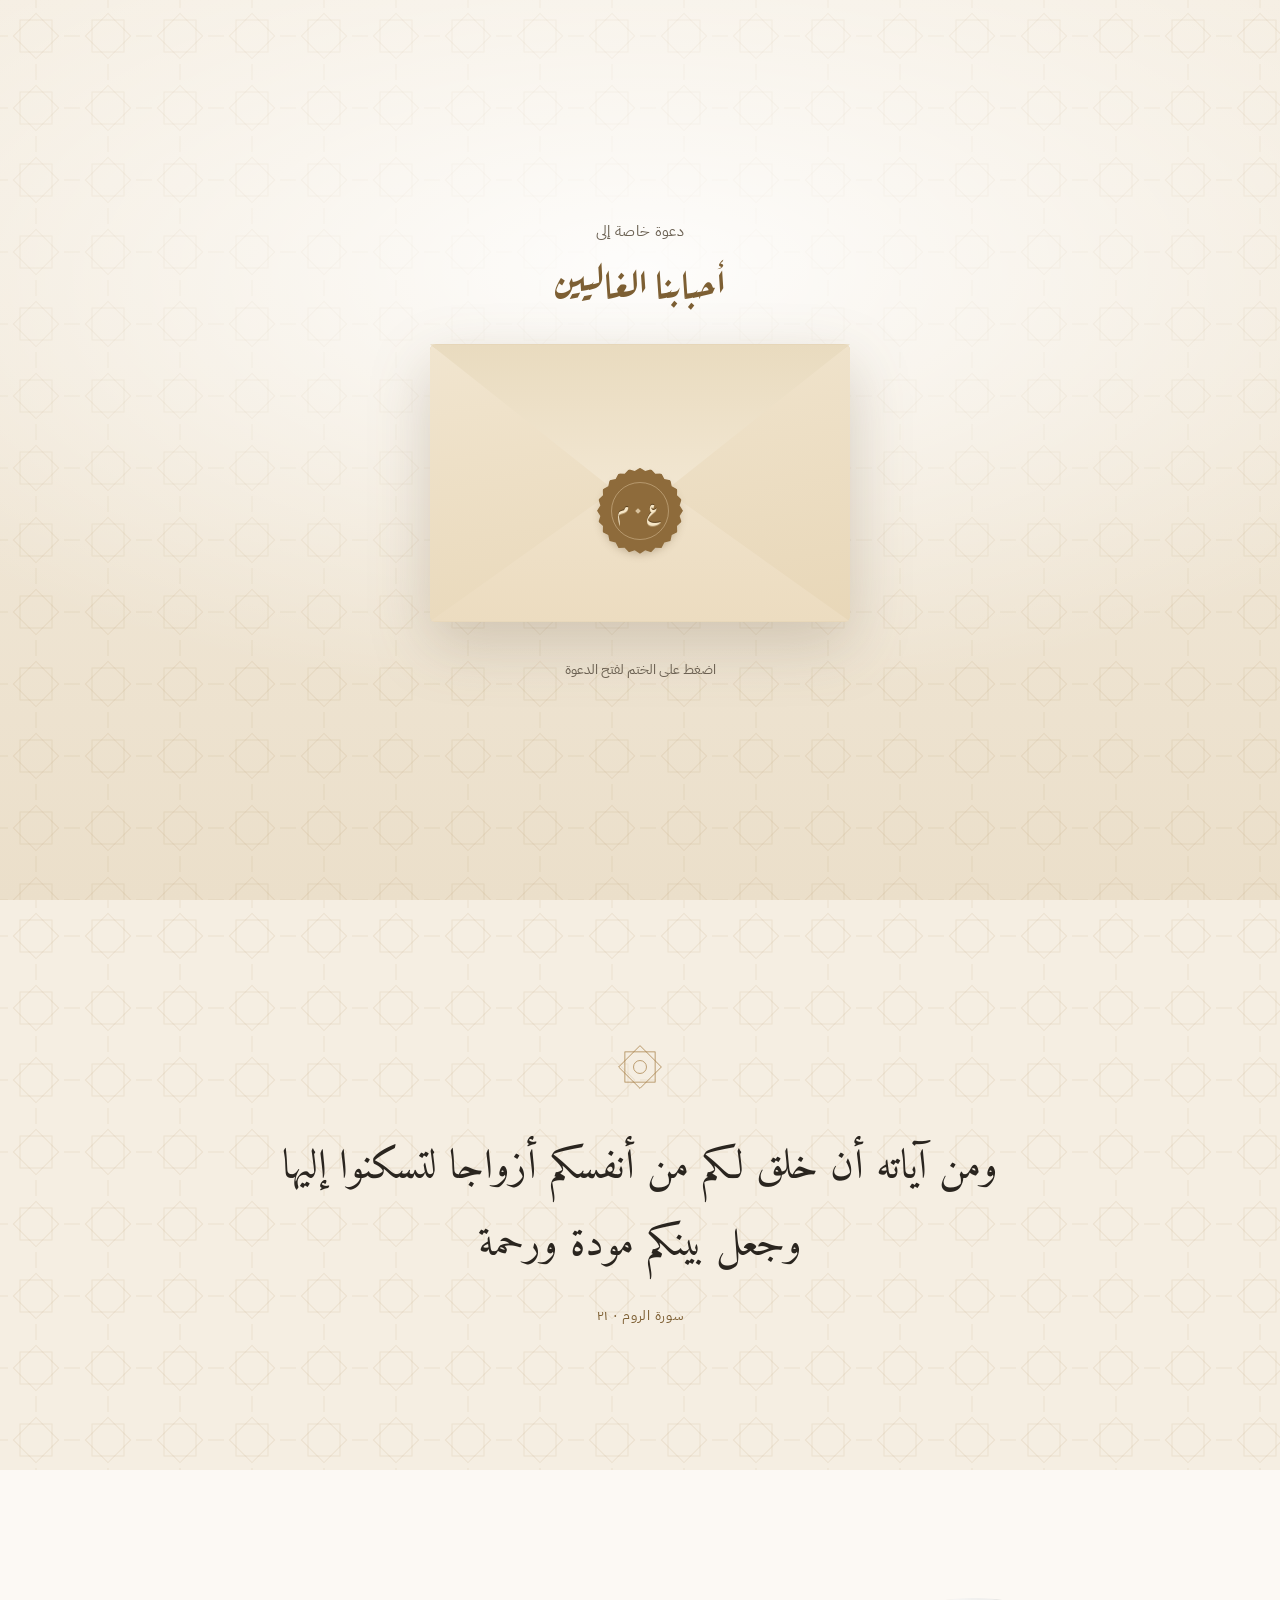
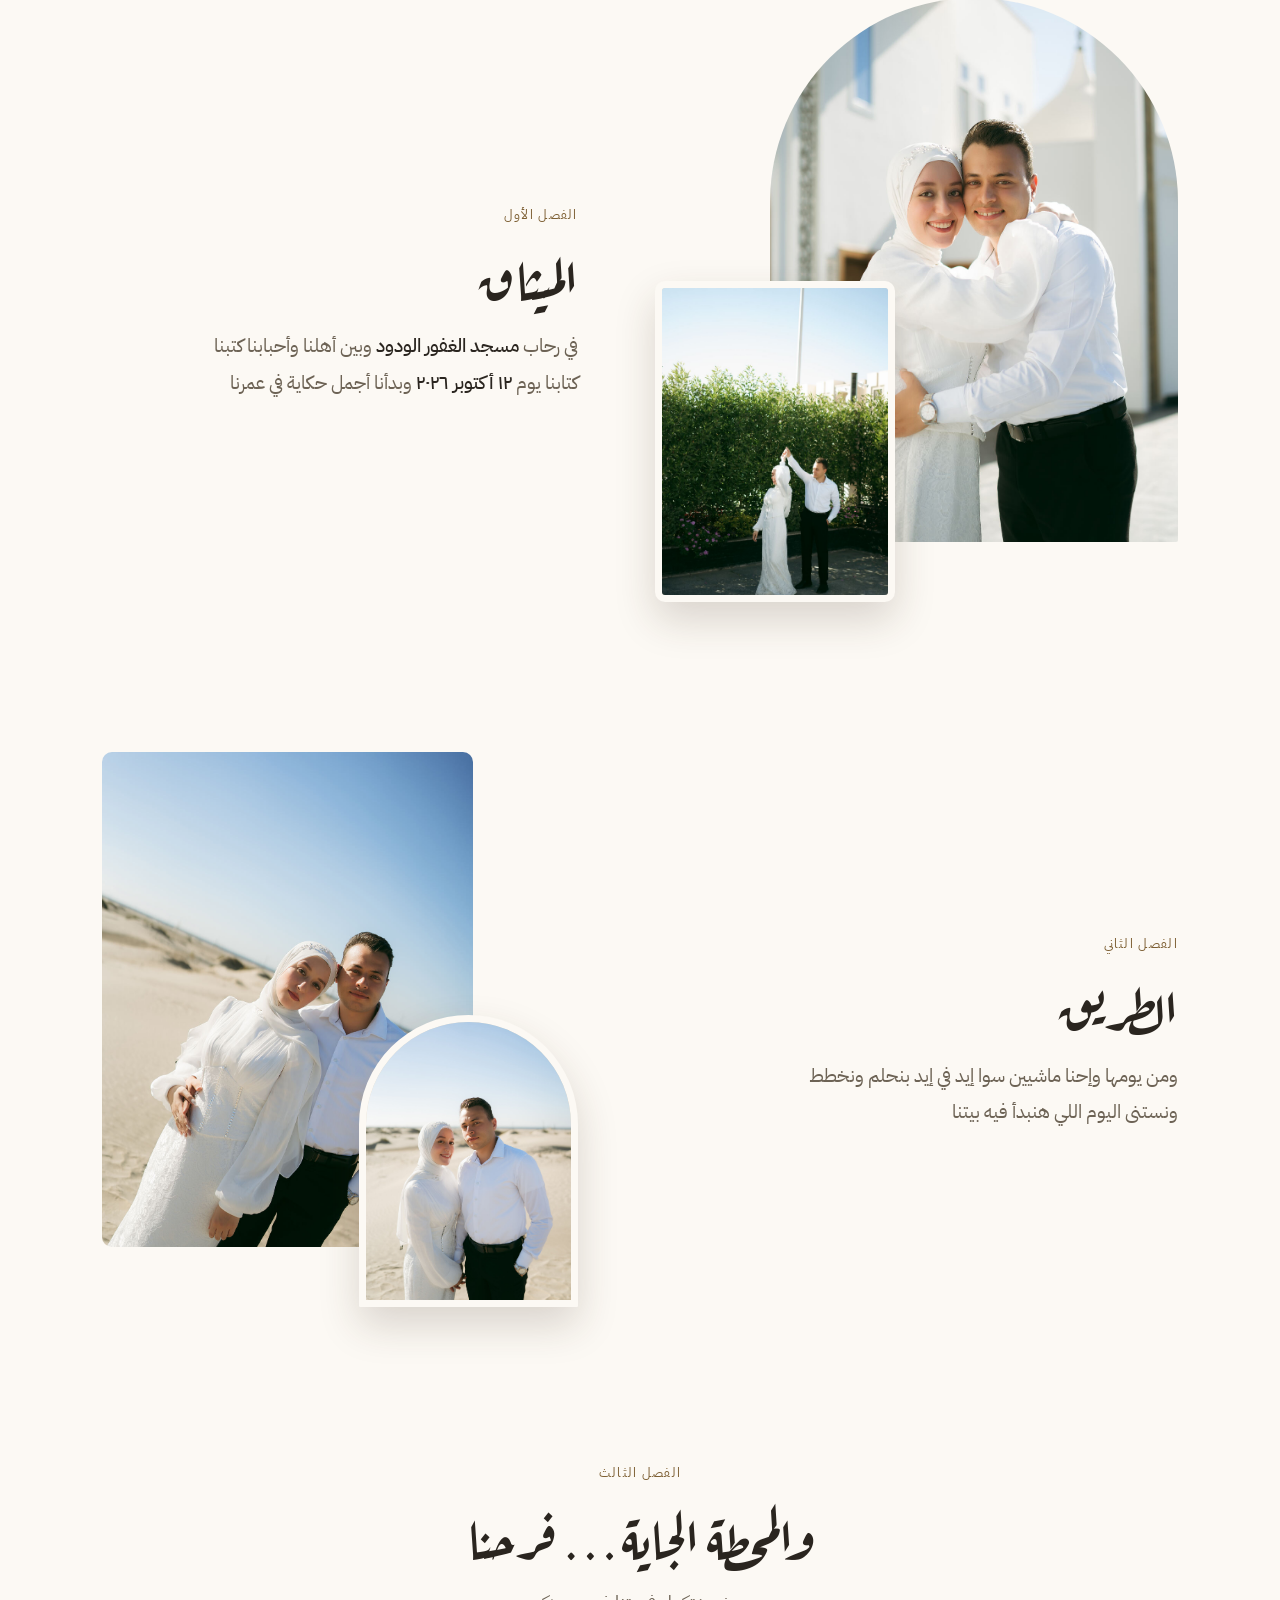
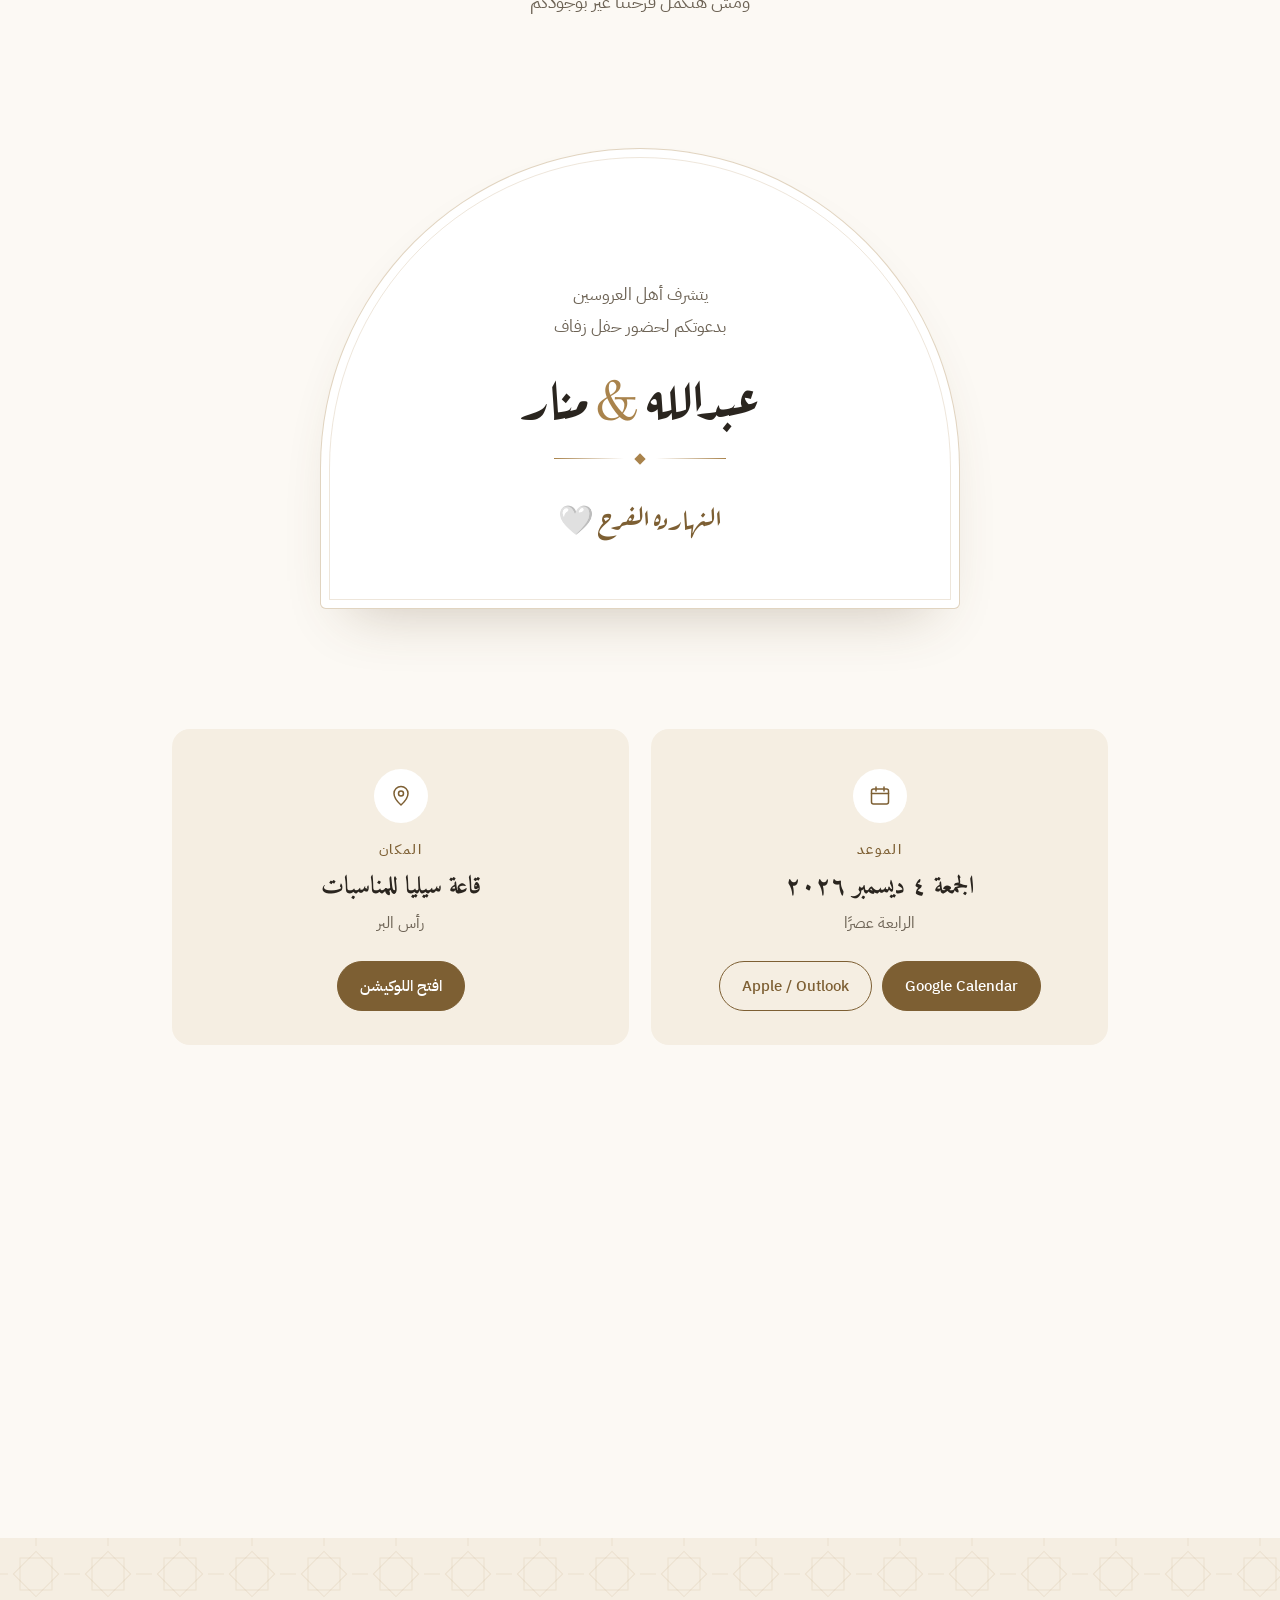
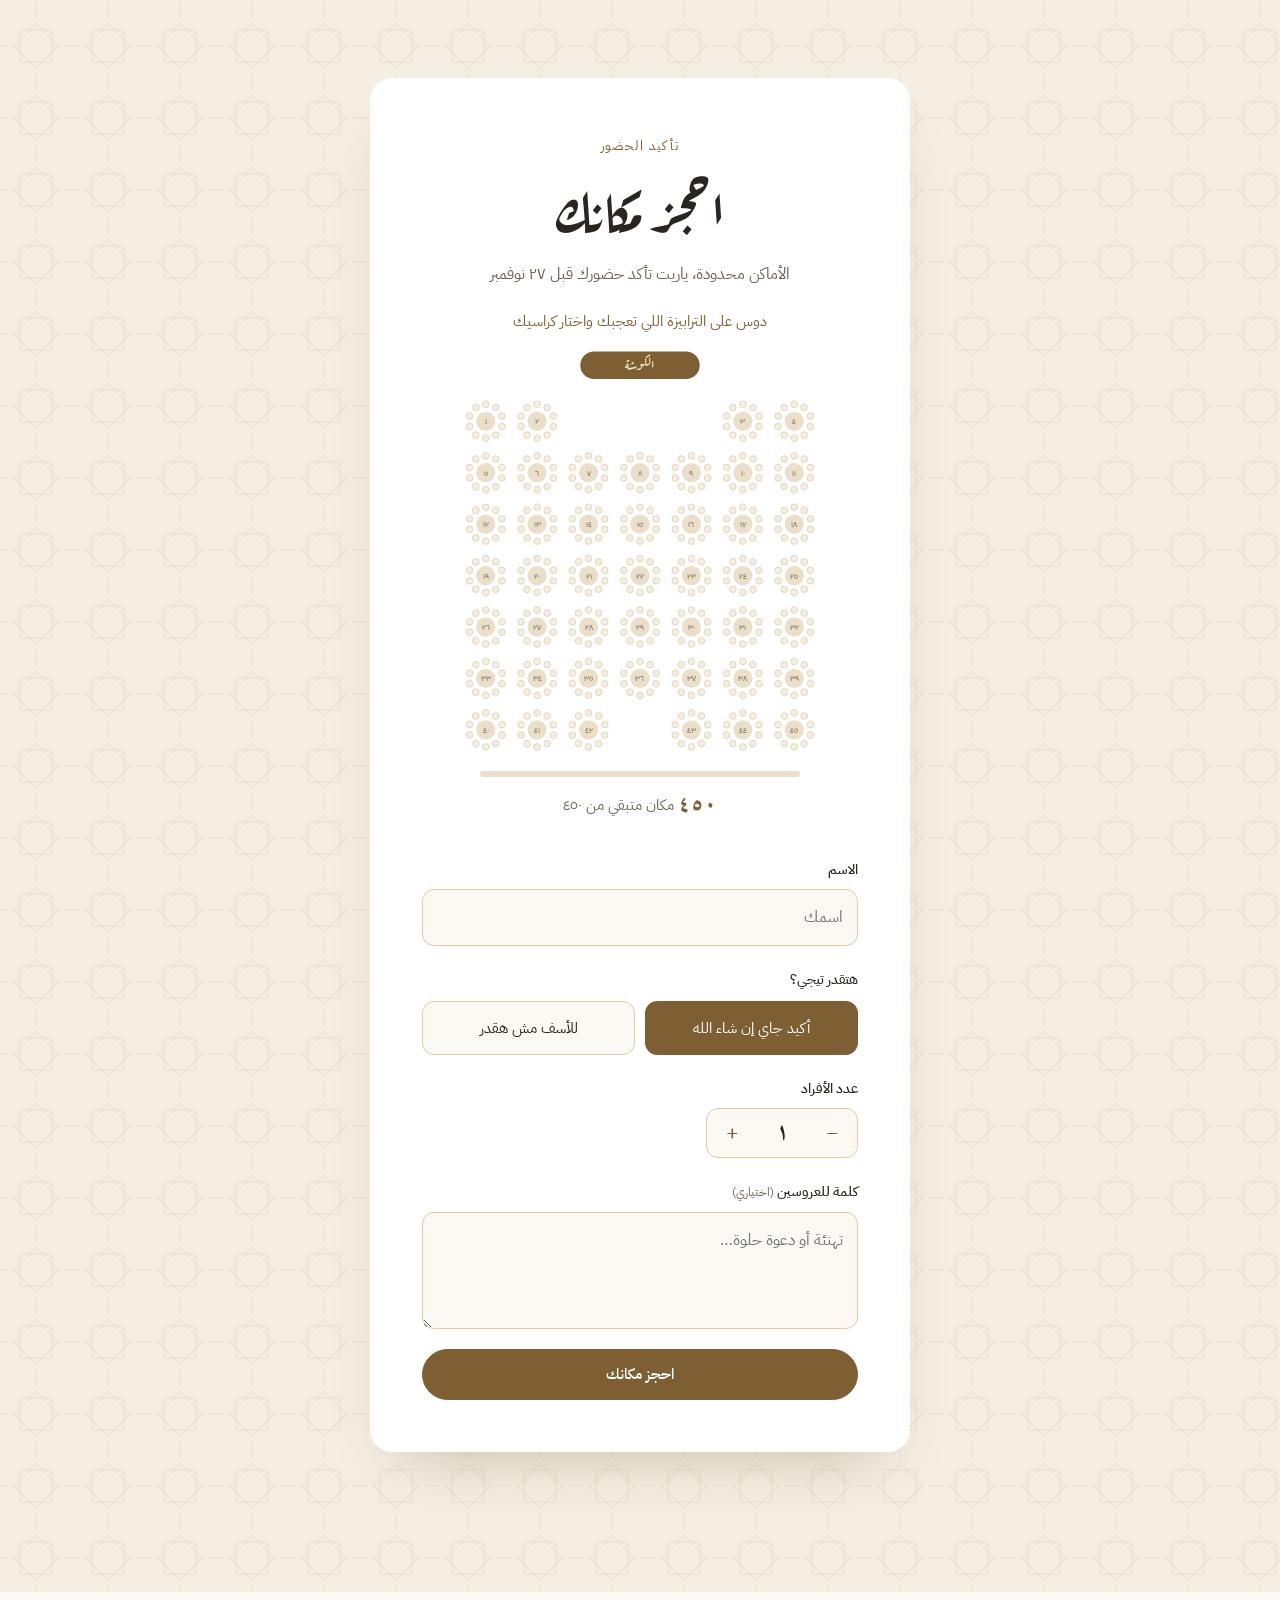
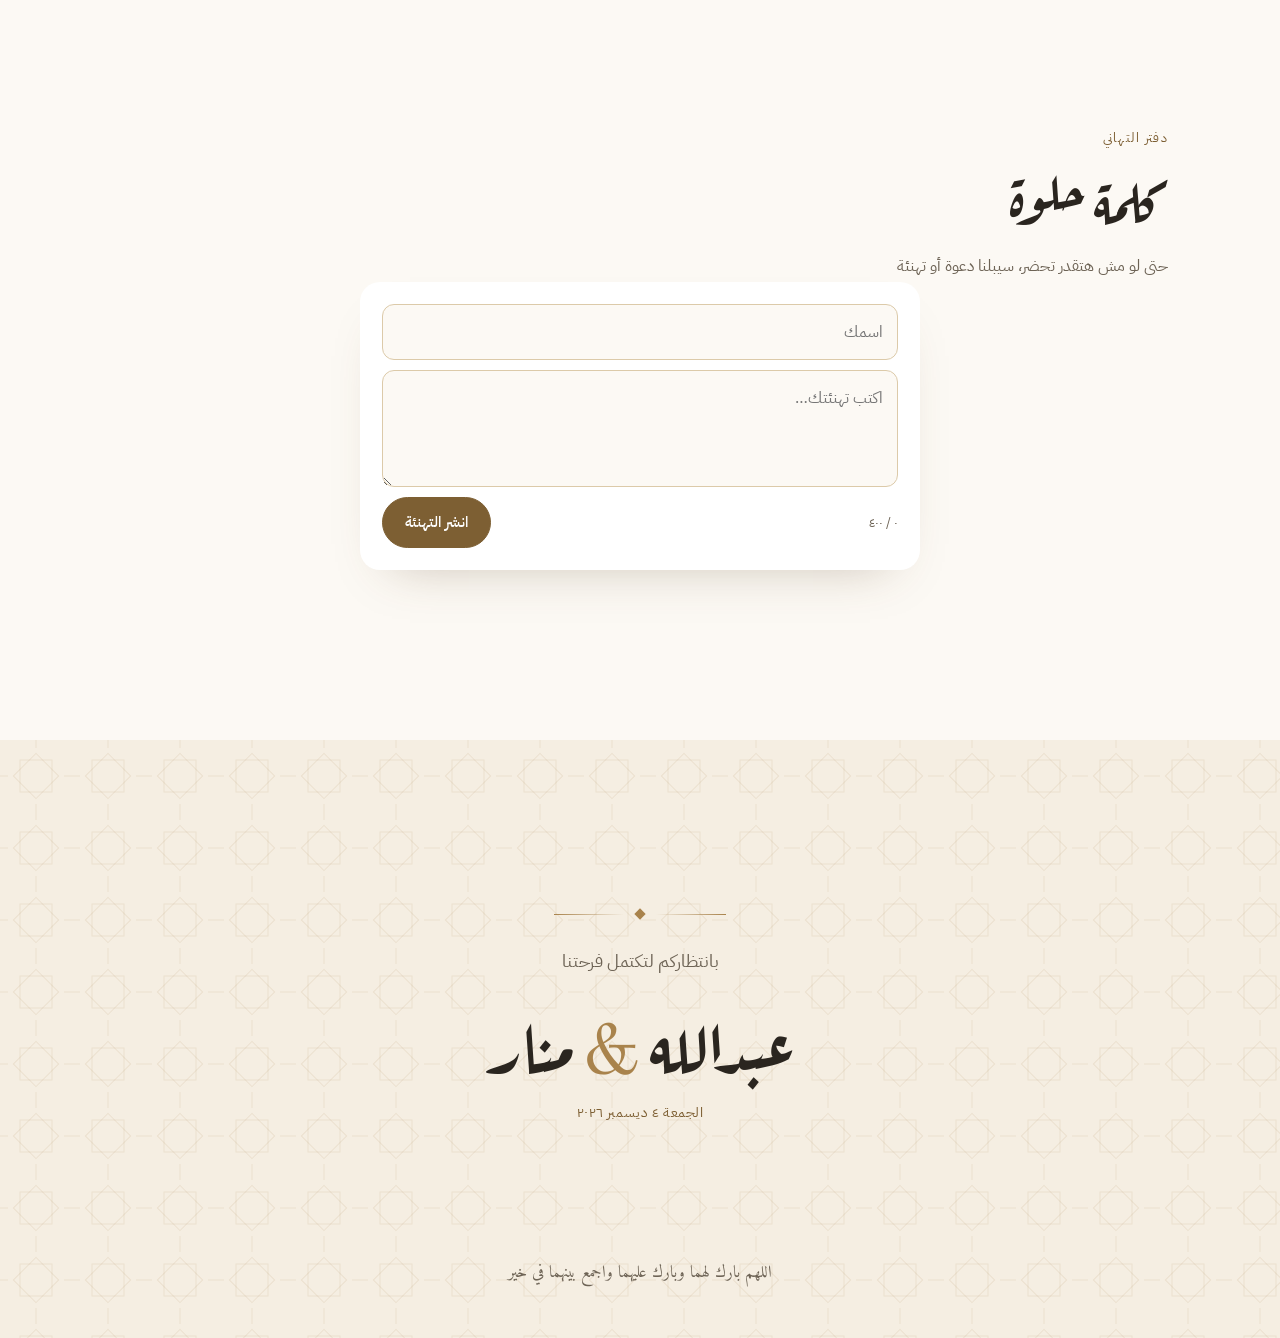
==== commit 46702892: "Give the closing section the geometric pattern background Co-Authored-By: Claude Opus 5.5 <noreply@a" ====
--- a/index.html
+++ b/index.html
@@ -263,11 +263,9 @@
         <h2><span data-bind="groom"></span> <em>&</em> <span data-bind="bride"></span></h2>
         <span class="finale-date" data-bind="dateText"></span>
       </div>
-    </section>
-
-    <footer class="foot">
-      <p>اللهم بارك لهما وبارك عليهما واجمع بينهما في خير</p>
-    </footer>
+      <p class="foot">اللهم بارك لهما وبارك عليهما واجمع بينهما في خير</p>
+    </section>
+
   </main>
 
   <script src="js/config.js"></script>
--- a/css/style.css
+++ b/css/style.css
@@ -413,14 +413,13 @@
 .wish-more { display: flex; margin: 10px auto 0; }
 
 /* ================= الختام ================= */
-.finale { padding: clamp(100px, 16vw, 170px) 24px clamp(90px, 14vw, 150px); text-align: center; background: var(--sand-50); border-top: 1px solid var(--sand-200); }
+.finale { padding: clamp(100px, 16vw, 170px) 24px calc(48px + env(safe-area-inset-bottom)); text-align: center; background: var(--pattern), var(--sand-100); }
 .finale-content p { font-size: clamp(1rem, 3vw, 1.15rem); color: var(--ink-soft); }
 .finale-content h2 { font-family: var(--f-display); font-weight: 400; font-size: clamp(2.8rem, 10vw, 4.6rem); line-height: 1.5; margin: 4px 0; }
 .finale-content .divider { margin: 0 auto 26px; }
 .finale-date { font-size: .9rem; letter-spacing: .04em; color: var(--gold-deep); }
 
-.foot { text-align: center; padding: 0 24px calc(48px + env(safe-area-inset-bottom)); background: var(--sand-50); color: var(--ink-soft); }
-.foot p { font-family: var(--f-quote); font-size: 1.05rem; }
+.foot { margin-top: clamp(80px, 12vw, 130px); font-family: var(--f-quote); font-size: 1.05rem; color: var(--ink-soft); }
 
 /* ================= موبايل ================= */
 @media (max-width: 760px) {
